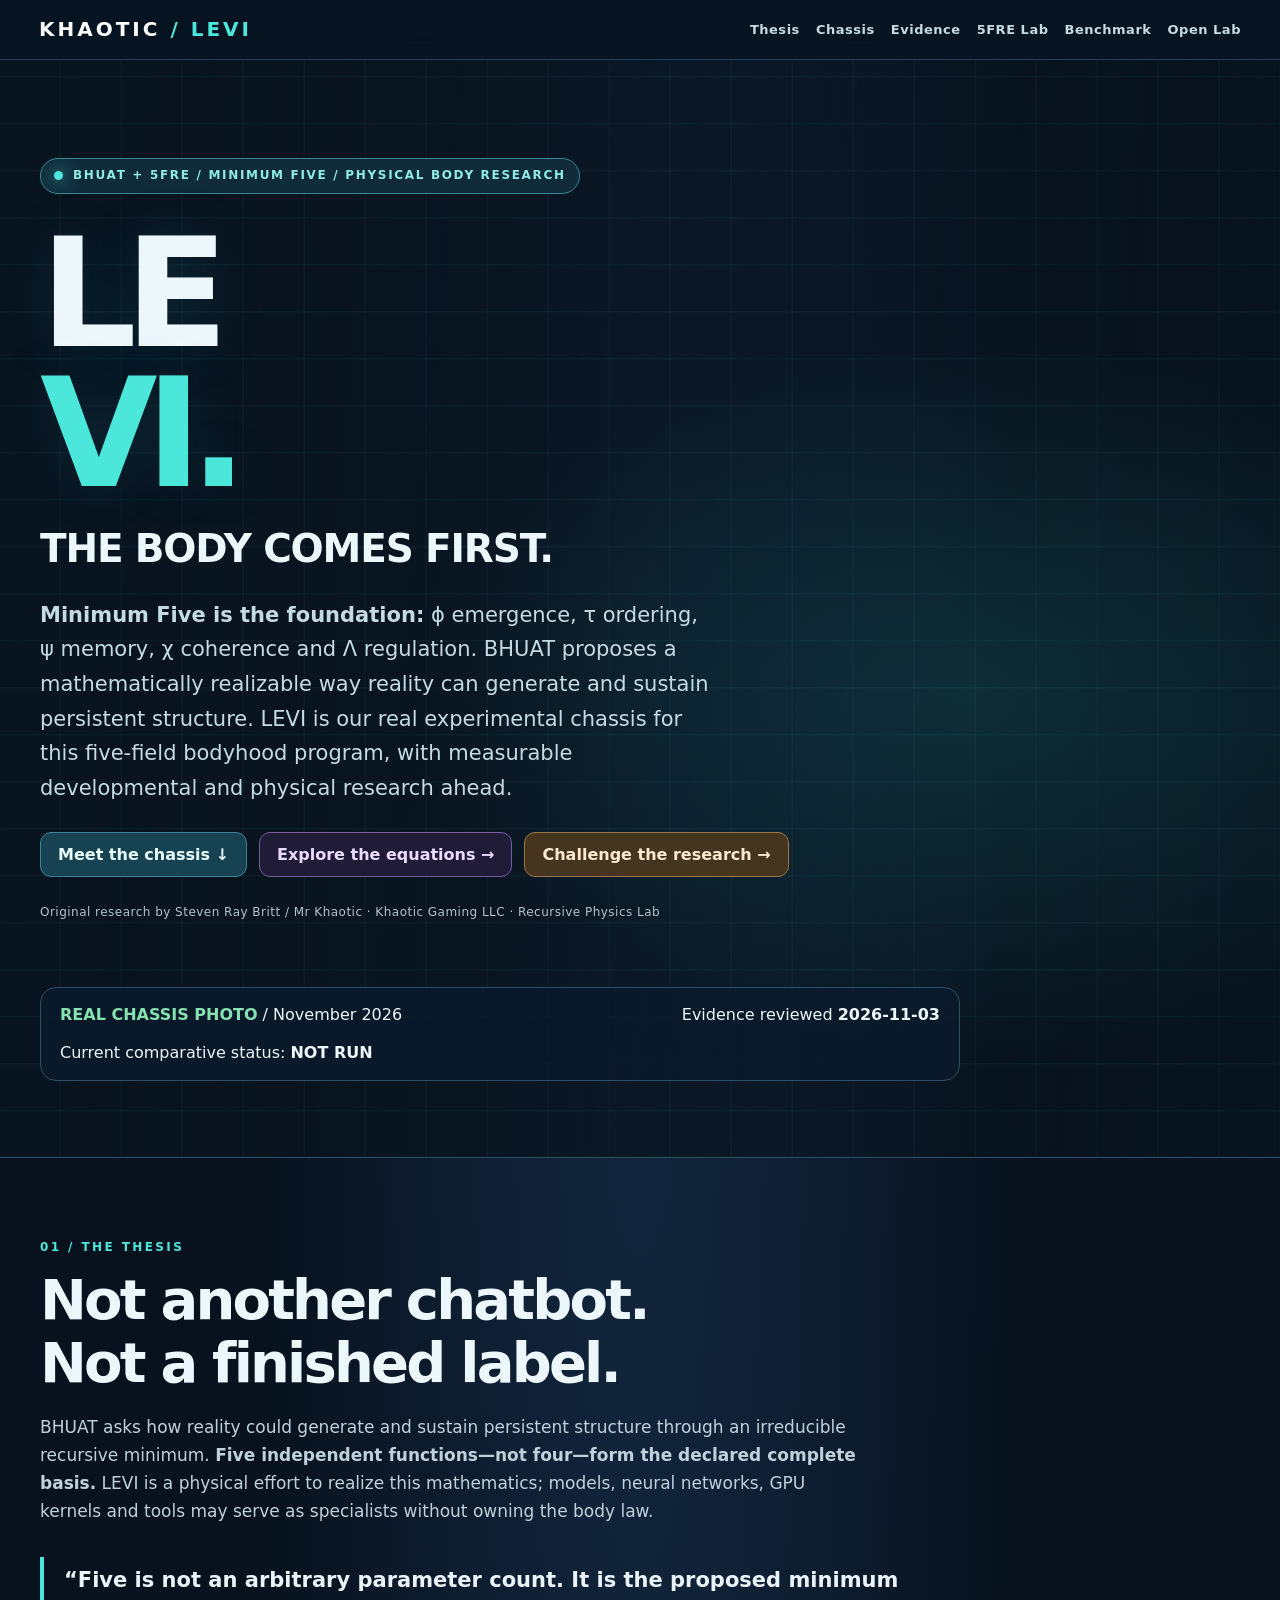
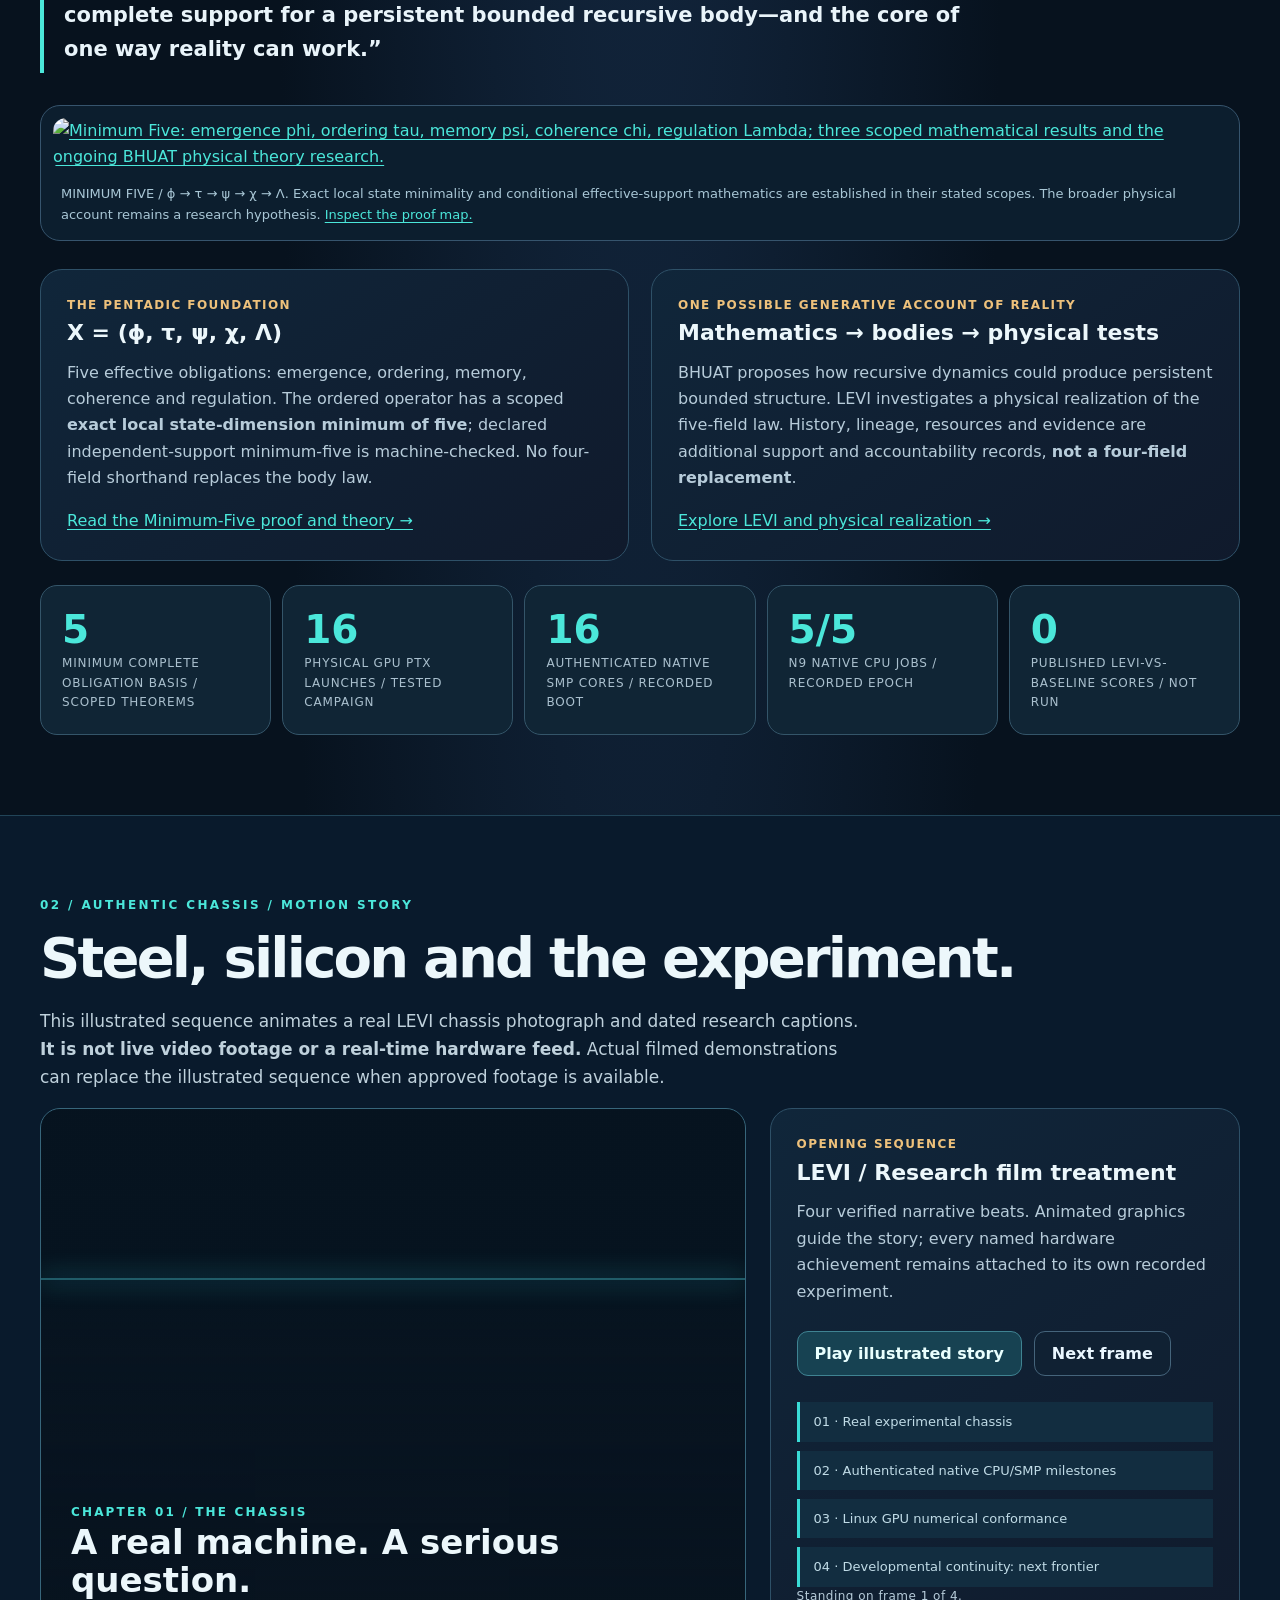
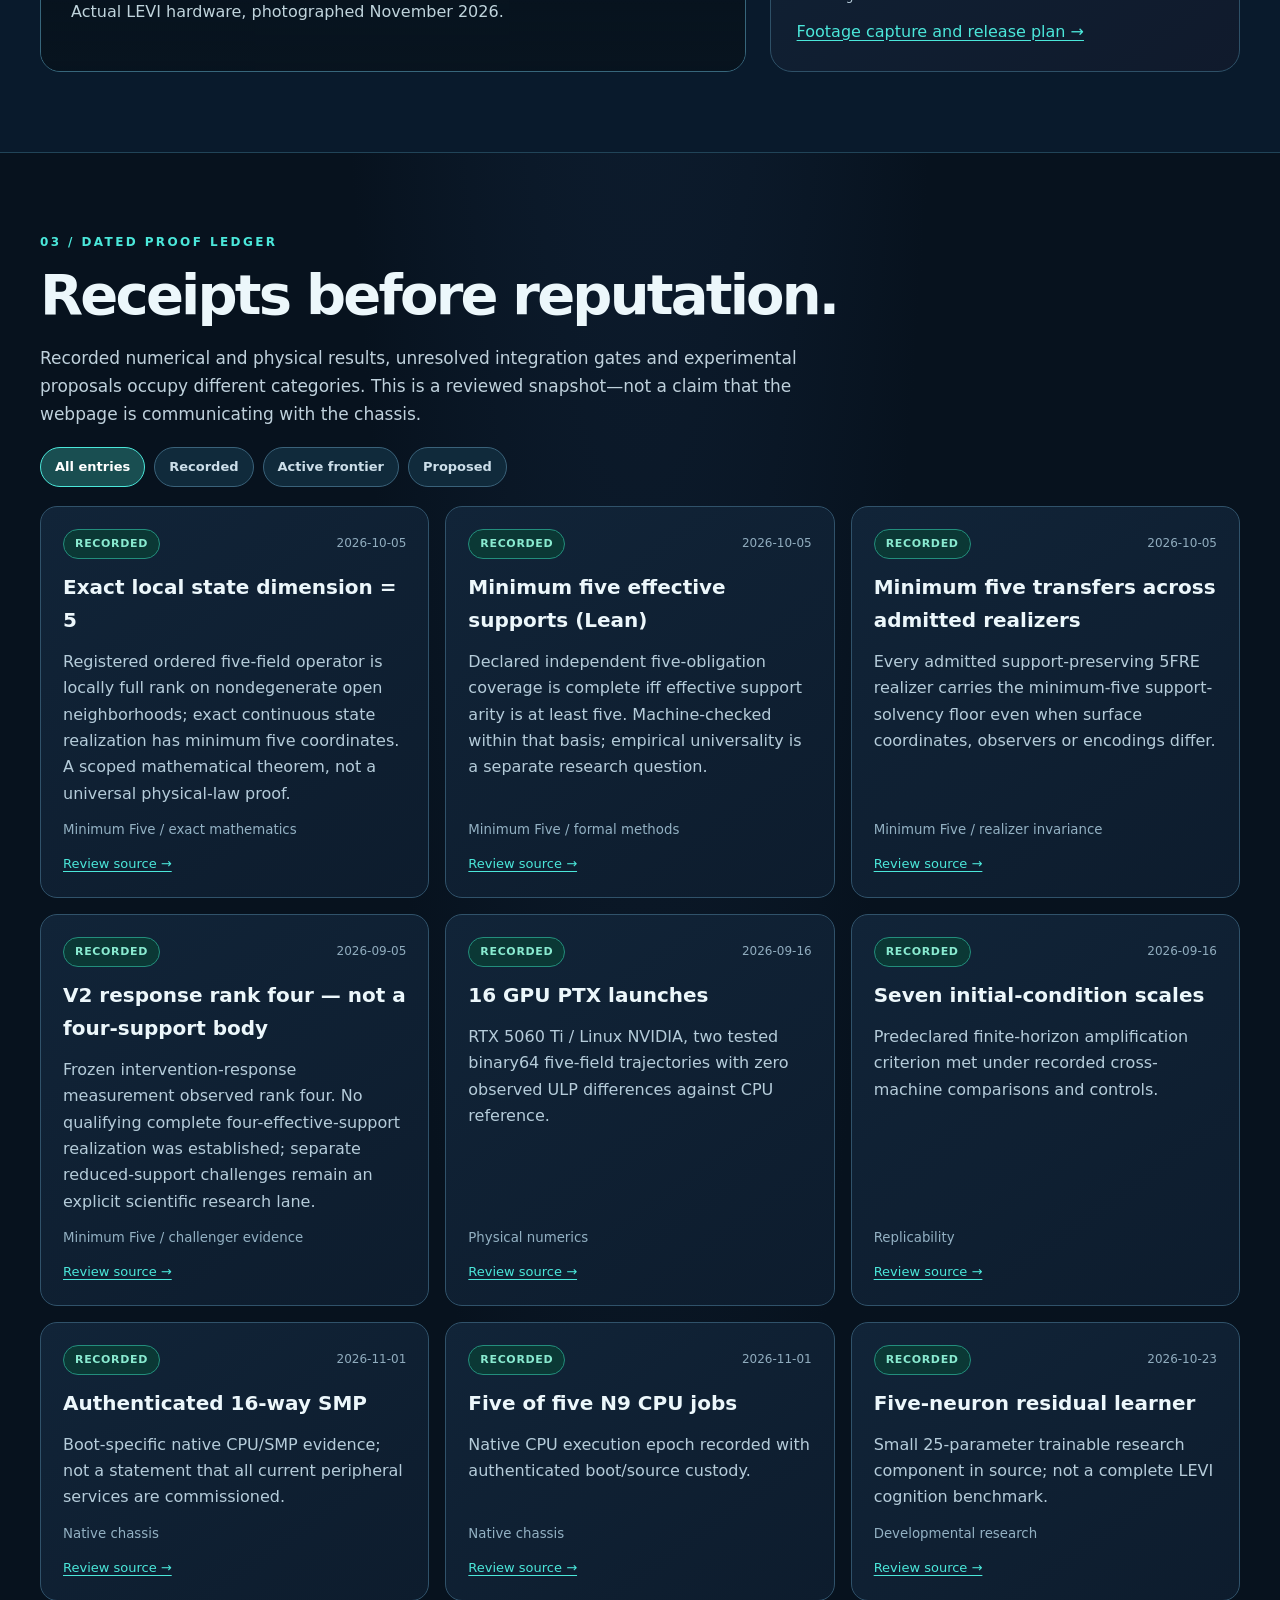
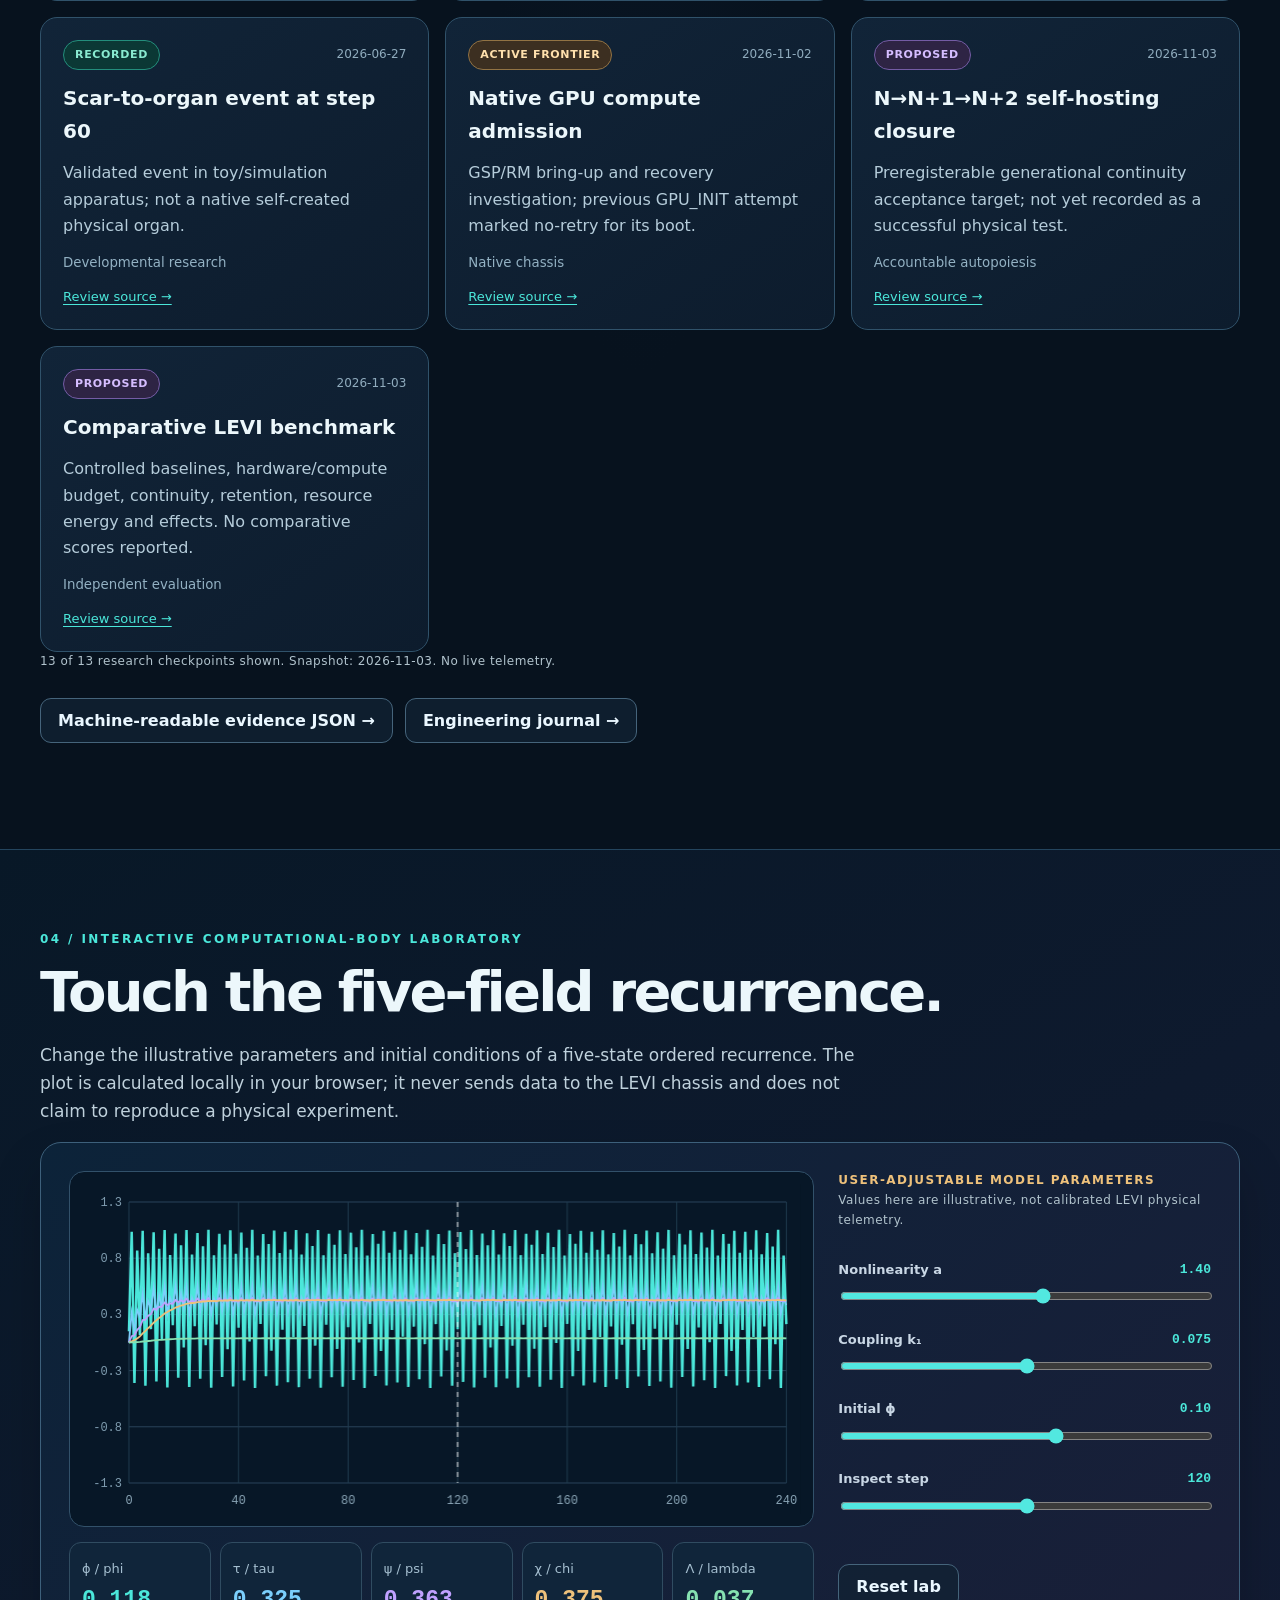
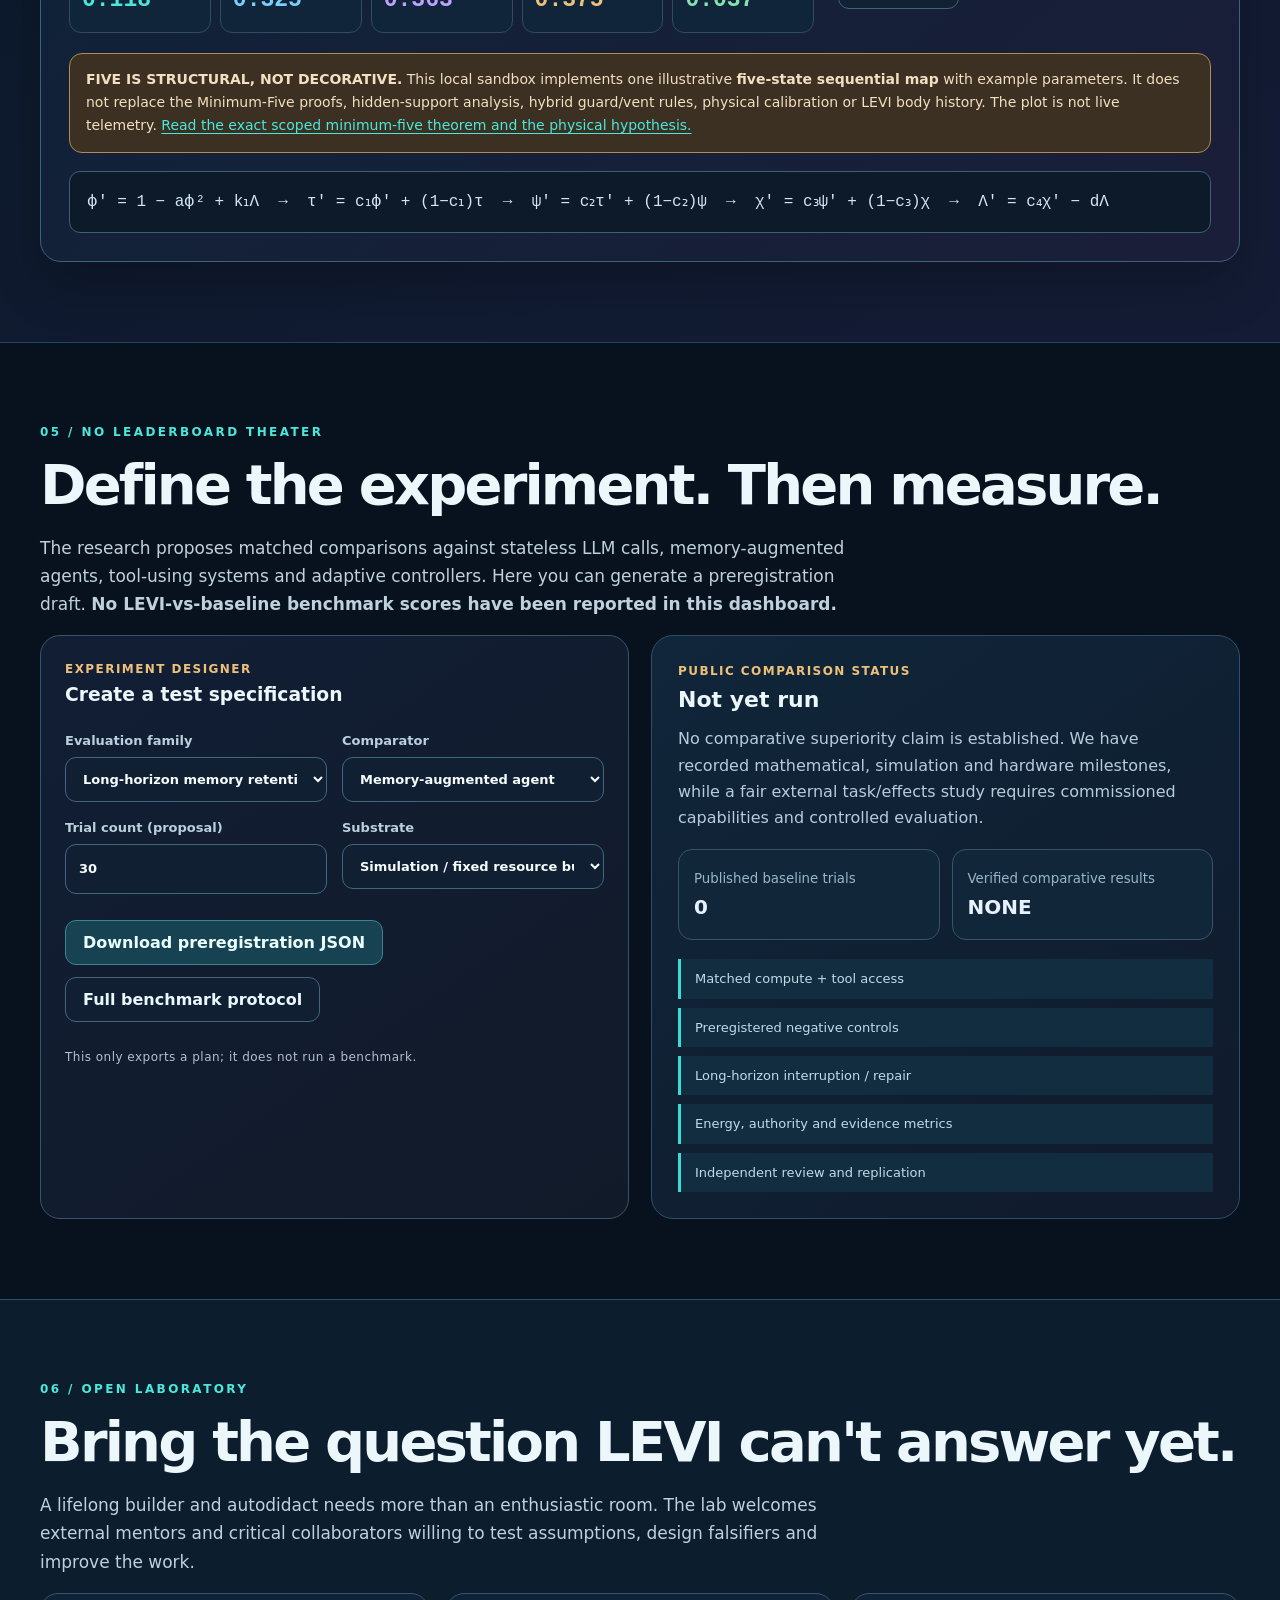
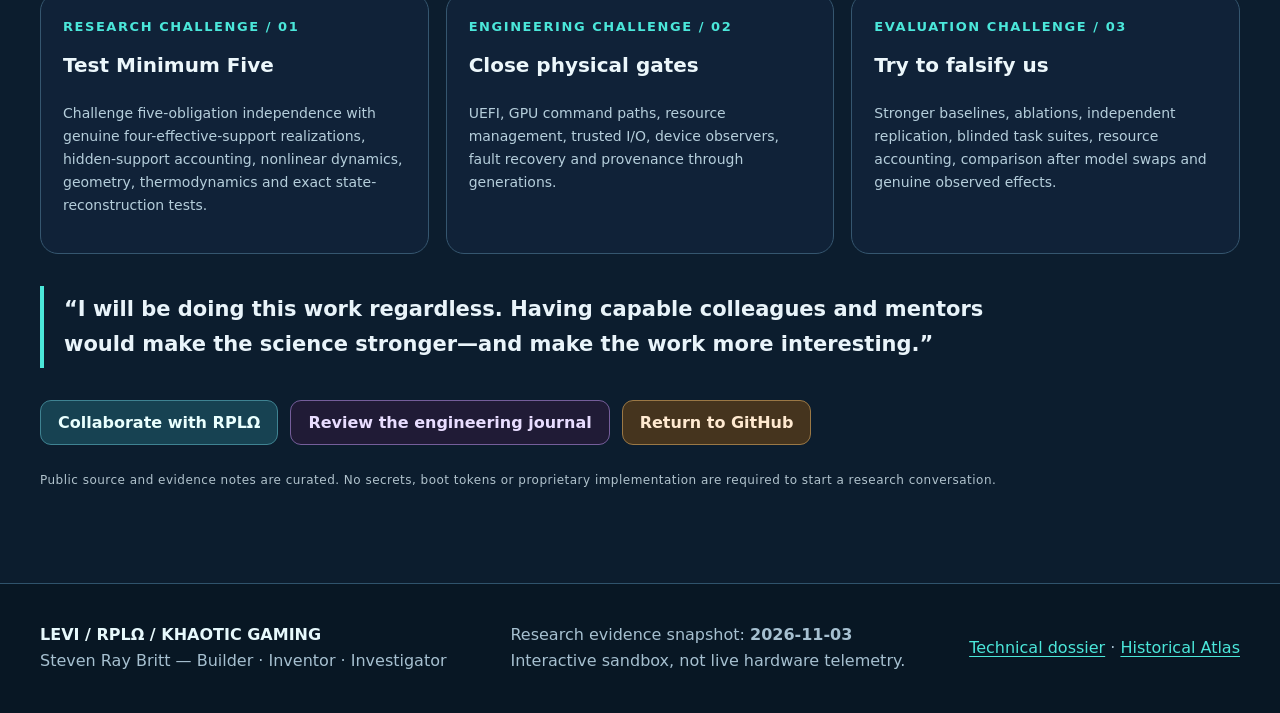
==== docs/index.html @ 2d3b49d1 "design(min5): integrate flagship proof plate into profile, math dossier and LEVI explorer" ====
<!doctype html>
<html lang="en">
<head>
<meta charset="utf-8">
<meta name="viewport" content="width=device-width, initial-scale=1">
<meta name="theme-color" content="#071421">
<meta name="description" content="MINIMUM FIVE / BHUAT / 5FRE. Steven Ray Britt investigates five independent recursive-body obligations as one way reality can generate and sustain persistent structure. Explore LEVI, the physical chassis, exact mathematics, and scientific tests.">
<meta property="og:title" content="LEVI — The Body Comes First | Khaotic Research">
<meta property="og:description" content="A real native computing chassis. A new computational-body research architecture. Investigate the mathematics, evidence and experimental frontier.">
<meta property="og:type" content="website">
<meta property="og:image" content="https://raw.githubusercontent.com/K-haotic/K-haotic/main/assets/levi-native-operator-2026-11.jpg">
<link rel="icon" href="data:image/svg+xml,%3Csvg xmlns='http://www.w3.org/2000/svg' viewBox='0 0 64 64'%3E%3Crect width='64' height='64' rx='14' fill='%230b2234'/%3E%3Ctext x='32' y='47' text-anchor='middle' font-size='42' font-family='Arial' font-weight='bold' fill='%233ce3da'%3E%CE%9B%3C/text%3E%3C/svg%3E">
<title>LEVI — The Body Comes First | Recursive Physics Lab</title>
<style>
:root{color-scheme:dark;--bg:#07121e;--panel:#0e2031;--panel2:#13263b;--line:#2b5068;--fg:#ecf7fb;--muted:#a0b8c6;--aqua:#4be7da;--blue:#7bcffc;--violet:#c0a1ff;--gold:#eec17b;--mint:#86e2b1;--red:#f5a7a0;--radius:22px}
*{box-sizing:border-box}
html{scroll-behavior:smooth}
body{margin:0;background:radial-gradient(ellipse at 50% 0,#152a44,#07121e 42%);color:var(--fg);font:16px/1.65 system-ui,-apple-system,BlinkMacSystemFont,"Segoe UI",sans-serif;overflow-x:hidden}
a{color:var(--aqua);text-underline-offset:3px}
a:hover{color:#fff}
button,select,input{font:inherit}
button{cursor:pointer}
button:focus-visible,a:focus-visible,select:focus-visible,input:focus-visible{outline:3px solid var(--gold);outline-offset:4px}
.skip{position:absolute;top:-100px;left:20px;padding:12px;background:#fff;color:#000;z-index:40}.skip:focus{top:20px}
nav{position:sticky;top:0;z-index:20;background:#071421eb;border-bottom:1px solid #21425b;backdrop-filter:blur(18px)}
.navin{max-width:1250px;margin:auto;display:flex;align-items:center;justify-content:space-between;gap:12px;padding:13px 24px;flex-wrap:wrap}
.brand{font-weight:900;font-size:20px;letter-spacing:.15em;text-decoration:none;color:#fff}.brand span{color:var(--aqua)}
.navlinks{display:flex;gap:16px;flex-wrap:wrap;align-items:center}
.navlinks a{font-size:13px;color:#c5dae6;text-decoration:none;font-weight:720;letter-spacing:.04em}
.navlinks a:hover{color:var(--aqua)}
.shell{width:min(1200px,calc(100% - 38px));margin:auto}
.hero{position:relative;min-height:680px;overflow:hidden;border-bottom:1px solid #2f5166}
.hero:before{content:"";position:absolute;inset:0;background:linear-gradient(95deg,#071421 4%,#071421e0 43%,#0714218c 78%,#071421ac),url("https://raw.githubusercontent.com/K-haotic/K-haotic/main/assets/levi-native-operator-2026-11.jpg") center right/cover no-repeat;filter:saturate(.88)}
.hero:after{content:"";position:absolute;inset:0;background:repeating-linear-gradient(0deg,transparent 0,transparent 45px,#5ef0ef0b 46px,#5ef0ef0b 47px),repeating-linear-gradient(90deg,transparent 0,transparent 59px,#5ef0ef08 60px,#5ef0ef08 61px);pointer-events:none}
.aurora{position:absolute;inset:0;background:radial-gradient(ellipse at 76% 58%,#2fc6bc26,transparent 40%);animation:breath 9s ease-in-out infinite;pointer-events:none}
@keyframes breath{50%{opacity:.35}}
.hero .shell{position:relative;z-index:2;padding:98px 0 76px}
.pill{display:inline-flex;align-items:center;gap:10px;padding:7px 13px;border:1px solid #3b8794;border-radius:99px;color:#90ebe8;background:#102c3b;font-size:12px;font-weight:800;letter-spacing:.14em}
.dot{width:9px;height:9px;background:var(--aqua);border-radius:50%;box-shadow:0 0 17px var(--aqua);animation:breath 3s ease-in-out infinite}
h1,h2,h3,p{margin-top:0}
h1{font-size:clamp(65px,12vw,152px);letter-spacing:-.08em;line-height:.92;margin:30px 0 13px;text-shadow:0 0 55px #2eaecc22}
h1 span{display:block;color:var(--aqua)}
.hero h2{font-size:clamp(21px,3.3vw,39px);letter-spacing:-.03em;margin:14px 0 16px;max-width:700px}
.lead{font-size:clamp(17px,2vw,21px);color:#c4dbe5;max-width:670px}
.actions{display:flex;flex-wrap:wrap;gap:12px;margin:26px 0}
.btn{display:inline-flex;align-items:center;justify-content:center;gap:8px;padding:12px 17px;border:1px solid #3f8392;border-radius:11px;background:#174252;color:#e9fffe;font-weight:800;text-decoration:none;line-height:1.2}
.btn:hover{background:#246277;color:#fff}
.btn.alt{background:#201b36;border-color:#755e9b;color:#e8ddff}
.btn.gold{background:#45341e;border-color:#9b7845;color:#ffead1}
.btn.ghost{background:#112233be;border-color:#45647b;color:#eaf7ff}
.micro{font-size:12px;color:#b1c3cd;letter-spacing:.04em}
.hero-bottom{position:relative;z-index:3;background:#0b1b2bd9;border:1px solid #2c4f66;border-radius:16px;padding:14px 19px;margin-top:64px;display:flex;flex-wrap:wrap;gap:12px;align-items:center;justify-content:space-between;max-width:920px}
.hero-bottom strong{color:var(--mint)}
section{padding:80px 0;scroll-margin-top:72px}
.kicker{font-weight:800;font-size:12px;letter-spacing:.20em;color:var(--aqua);text-transform:uppercase;margin:0 0 10px}
h2.section-title{font-size:clamp(32px,5vw,56px);line-height:1.13;letter-spacing:-.05em;margin-bottom:18px}
.section-intro{max-width:820px;color:#bfd1dc;font-size:17px}
.row{display:grid;grid-template-columns:1fr 1fr;gap:22px}
.panel{background:linear-gradient(144deg,#10263a,#101a2c);border:1px solid #2e5067;border-radius:var(--radius);padding:26px}
.panel h3{margin-bottom:8px;font-size:22px}
.panel p{color:#b7ccda}
.label{font-weight:850;font-size:12px;letter-spacing:.12em;color:var(--gold)}
.quote{border-left:4px solid var(--aqua);padding:6px 20px;margin:32px 0;color:#e9f4fa;font-size:21px;max-width:970px;font-weight:620}.proof-art{margin:31px 0 28px;padding:12px;border:1px solid #36546d;border-radius:20px;background:#0c1e2e}.proof-art img{display:block;width:100%;height:auto;border-radius:13px}.proof-art figcaption{font-size:13px;color:#a9c7d6;padding:12px 8px 2px}
.statbar{display:grid;grid-template-columns:repeat(5,minmax(0,1fr));gap:11px;margin:24px 0 0}
.stat{padding:21px;border:1px solid #345569;border-radius:17px;background:#102535}
.stat b{display:block;font-size:39px;line-height:1.2;color:var(--aqua)}
.stat span{display:block;font-size:12px;color:#aac0ce;letter-spacing:.07em}
.frames{display:grid;grid-template-columns:1.2fr .8fr;gap:24px;align-items:stretch}
.stage{min-height:390px;border:1px solid #37667b;border-radius:20px;overflow:hidden;background:#071421;position:relative}
.stage:before{content:"";position:absolute;inset:0;background:linear-gradient(0deg,#071421f6,#0714214f 65%),url("https://raw.githubusercontent.com/K-haotic/K-haotic/main/assets/levi-native-operator-2026-11.jpg") center/cover no-repeat;filter:saturate(.88);opacity:.9}
.stage .overlay{position:absolute;inset:0;z-index:1;padding:30px;display:flex;flex-direction:column;justify-content:flex-end}
.stage .chapter{font-size:12px;color:var(--aqua);font-weight:800;letter-spacing:.18em}
.stage .frame-title{font-size:34px;line-height:1.12;font-weight:850;max-width:560px;transition:opacity .4s}
.stage .frame-note{max-width:550px;color:#c0d4dc}
.stage .scan{position:absolute;z-index:1;left:0;right:0;top:30%;height:2px;background:#54ebf855;box-shadow:0 0 25px #39ebf8;animation:scan 8s linear infinite}
@keyframes scan{0%{transform:translateY(-130px)}50%{transform:translateY(250px)}100%{transform:translateY(-130px)}}
.trace{display:grid;gap:9px;margin-top:19px}
.trace span{background:#122d40;border-left:3px solid #3adbd6;padding:9px 14px;color:#c0dbe6;font-size:13px}
.badge{display:inline-block;font-size:11px;font-weight:900;border-radius:99px;padding:5px 11px;letter-spacing:.06em;white-space:nowrap}
.badge.recorded{color:#89ead0;border:1px solid #238e7c;background:#0b3835}
.badge.frontier{color:#ffe0ad;border:1px solid #927344;background:#3c2f21}
.badge.proposed{color:#d5bdff;border:1px solid #745ca5;background:#2e2444}
.bench{border:1px solid #3b5369;background:linear-gradient(145deg,#111e34,#111a29);border-radius:20px;padding:24px}
.filters{display:flex;flex-wrap:wrap;gap:9px;margin:19px 0}
.filter{border:1px solid #3a627a;background:#102a3b;color:#ccdee9;border-radius:99px;padding:8px 14px;font-weight:750;font-size:13px}
.filter[aria-pressed="true"]{border-color:var(--aqua);background:#194e51;color:#fff}
.cards{display:grid;grid-template-columns:repeat(3,1fr);gap:16px}
.evidence{background:linear-gradient(145deg,#112438,#0d1c2d);padding:22px;border:1px solid #30526a;border-radius:17px;display:flex;flex-direction:column;gap:12px}
.evidence h3{font-size:20px;margin:0}.evidence .meta{display:flex;justify-content:space-between;gap:8px;align-items:center}
.evidence .meta time{font-size:12px;color:#90acbe}
.evidence p{color:#b5ccda;flex:1;margin:0}
.evidence small{color:#93b1c3}
.evidence a{font-size:13px}
.evidence[hidden]{display:none}
.lab{border-radius:21px;background:linear-gradient(140deg,#0c2339,#1b1e38);border:1px solid #3d607b;padding:28px;box-shadow:0 26px 50px #0003}
.lab-grid{display:grid;grid-template-columns:2fr 1fr;gap:24px}
.canvas-wrap{position:relative;min-height:340px;background:#071727;border:1px solid #32516a;border-radius:15px;padding:12px;overflow:hidden}
canvas{display:block;width:100%;height:330px}
.controls{display:grid;gap:16px}
.control label{font-size:13px;color:#c9d7e5;font-weight:750;display:flex;justify-content:space-between;margin-bottom:6px}
.control output{font-family:ui-monospace,monospace;color:var(--aqua)}
.control input[type=range]{width:100%;accent-color:#52e8e0}
.values{display:grid;grid-template-columns:repeat(5,1fr);gap:9px;margin-top:15px}
.values div{border:1px solid #304c61;border-radius:12px;background:#10253a;padding:12px;min-width:0}
.values strong{font-size:23px;font-family:ui-monospace,monospace;display:block;overflow-wrap:anywhere}
.values span{font-size:13px;color:#a5bfd0}
.note{background:#3b3022;border:1px solid #b18c52;color:#f3dfc1;padding:14px 16px;border-radius:13px;font-size:14px;margin-top:18px}
.metric{display:grid;grid-template-columns:1fr 1fr;gap:12px;margin-top:17px}
.metric div{border:1px solid #36546b;padding:15px;border-radius:14px;background:#12263a}
.metric b{display:block;font-size:20px;color:#e8f2ff}.metric small{color:#99b6c9}
.formgrid{display:grid;grid-template-columns:1fr 1fr;gap:15px}
.formgrid label{font-size:13px;color:#bad0dd;display:block;font-weight:800}
.formgrid select,.formgrid input{width:100%;border:1px solid #42667d;background:#101f31;color:#f7fdff;border-radius:11px;padding:13px;margin-top:6px}
.formgrid select option{color:#fff;background:#101f31}
.inline-code{font-family:ui-monospace,Consolas,monospace;border:1px solid #3e6076;border-radius:11px;background:#0c1a2a;padding:17px;overflow-wrap:anywhere;color:#d5e5f0}
.steps{display:grid;grid-template-columns:repeat(3,1fr);gap:17px}
.step{padding:22px;border:1px solid #35566f;border-radius:18px;background:#102238}
.step em{display:block;color:var(--aqua);font-style:normal;font-size:13px;font-weight:850;letter-spacing:.12em;margin-bottom:12px}
.step h3{font-size:20px}
.step p{color:#b5cedb;font-size:14px}
footer{border-top:1px solid #2f536c;padding:38px 0;background:#081724;color:#a6c0d0}
footer .foot{display:flex;justify-content:space-between;gap:20px;flex-wrap:wrap;align-items:center}
footer strong{color:#e7f9fc}
.screen-reader{position:absolute;width:1px;height:1px;padding:0;margin:-1px;overflow:hidden;clip:rect(0,0,0,0);white-space:nowrap;border:0}
@media(max-width:900px){.row,.frames,.lab-grid{grid-template-columns:1fr}.cards{grid-template-columns:repeat(2,1fr)}.statbar{grid-template-columns:repeat(2,1fr)}.hero{min-height:auto}.hero:before{background:linear-gradient(90deg,#071421 5%,#071421b8 100%),url("https://raw.githubusercontent.com/K-haotic/K-haotic/main/assets/levi-native-operator-2026-11.jpg") center/cover no-repeat}.hero .shell{padding:75px 0 48px}}
@media(max-width:620px){section{padding:55px 0}.navlinks{gap:9px}.navlinks a{font-size:11px}.cards,.steps,.formgrid{grid-template-columns:1fr}.values{grid-template-columns:repeat(3,1fr)}.statbar{grid-template-columns:repeat(2,1fr)}.hero h1{font-size:76px}.hero-bottom{margin-top:28px}.stage{min-height:440px}.lab{padding:17px}.metric{grid-template-columns:1fr}.frame-title{font-size:26px!important}}
@media(prefers-reduced-motion:reduce){*,*:before,*:after{scroll-behavior:auto!important;animation:none!important;transition:none!important}}
</style>
</head>
<body>
<a class="skip" href="#main">Skip to the research</a>
<nav aria-label="Primary navigation">
<div class="navin">
<a class="brand" href="#top">KHAOTIC<span> / LEVI</span></a>
<div class="navlinks">
<a href="#origin">Thesis</a><a href="#media">Chassis</a><a href="#evidence">Evidence</a><a href="#lab">5FRE Lab</a><a href="#benchmarks">Benchmark</a><a href="#openlab">Open Lab</a>
</div>
</div>
</nav>
<header class="hero" id="top">
<div class="aurora" aria-hidden="true"></div>
<div class="shell">
<div class="pill"><span class="dot" aria-hidden="true"></span> BHUAT + 5FRE / MINIMUM FIVE / PHYSICAL BODY RESEARCH</div>
<h1>LE<span>VI.</span></h1>
<h2>THE BODY COMES FIRST.</h2>
<p class="lead"><strong>Minimum Five is the foundation:</strong> ϕ emergence, τ ordering, ψ memory, χ coherence and Λ regulation. BHUAT proposes a mathematically realizable way reality can generate and sustain persistent structure. LEVI is our real experimental chassis for this five-field bodyhood program, with measurable developmental and physical research ahead.</p>
<div class="actions">
<a class="btn" href="#media">Meet the chassis &darr;</a>
<a class="btn alt" href="#lab">Explore the equations &rarr;</a>
<a class="btn gold" href="#openlab">Challenge the research &rarr;</a>
</div>
<div class="micro">Original research by Steven Ray Britt / Mr Khaotic · Khaotic Gaming LLC · Recursive Physics Lab</div>
<div class="hero-bottom">
<span><strong>REAL CHASSIS PHOTO</strong> / November 2026</span>
<span>Evidence reviewed <b>2026-11-03</b></span>
<span>Current comparative status: <b>NOT RUN</b></span>
</div>
</div>
</header>
<main id="main">
<section id="origin">
<div class="shell">
<p class="kicker">01 / The thesis</p>
<h2 class="section-title">Not another chatbot.<br>Not a finished label.</h2>
<p class="section-intro">BHUAT asks how reality could generate and sustain persistent structure through an irreducible recursive minimum. <strong>Five independent functions—not four—form the declared complete basis.</strong> LEVI is a physical effort to realize this mathematics; models, neural networks, GPU kernels and tools may serve as specialists without owning the body law.</p>
<div class="quote">“Five is not an arbitrary parameter count. It is the proposed minimum complete support for a persistent bounded recursive body—and the core of one way reality can work.”</div>
<figure class="proof-art"><a href="https://github.com/K-haotic/K-haotic/blob/main/field-notes/MINIMUM_FIVE.md"><img src="https://raw.githubusercontent.com/K-haotic/K-haotic/main/assets/minimum-five-foundation.svg" loading="lazy" alt="Minimum Five: emergence phi, ordering tau, memory psi, coherence chi, regulation Lambda; three scoped mathematical results and the ongoing BHUAT physical theory research." /></a><figcaption>MINIMUM FIVE / ϕ → τ → ψ → χ → Λ. Exact local state minimality and conditional effective-support mathematics are established in their stated scopes. The broader physical account remains a research hypothesis. <a href="https://github.com/K-haotic/K-haotic/blob/main/field-notes/MINIMUM_FIVE.md">Inspect the proof map.</a></figcaption></figure>
<div class="row">
<div class="panel"><div class="label">THE PENTADIC FOUNDATION</div><h3>X = (ϕ, τ, ψ, χ, Λ)</h3><p>Five effective obligations: emergence, ordering, memory, coherence and regulation. The ordered operator has a scoped <strong>exact local state-dimension minimum of five</strong>; declared independent-support minimum-five is machine-checked. No four-field shorthand replaces the body law.</p><a href="https://github.com/K-haotic/K-haotic/blob/main/field-notes/MINIMUM_FIVE.md">Read the Minimum-Five proof and theory &rarr;</a></div>
<div class="panel"><div class="label">ONE POSSIBLE GENERATIVE ACCOUNT OF REALITY</div><h3>Mathematics → bodies → physical tests</h3><p>BHUAT proposes how recursive dynamics could produce persistent bounded structure. LEVI investigates a physical realization of the five-field law. History, lineage, resources and evidence are additional support and accountability records, <strong>not a four-field replacement</strong>.</p><a href="https://github.com/K-haotic/K-haotic/blob/main/field-notes/LEVI.md">Explore LEVI and physical realization &rarr;</a></div>
</div>
<div class="statbar" aria-label="Foundational Minimum Five and recorded engineering milestones">
<div class="stat"><b>5</b><span>MINIMUM COMPLETE OBLIGATION BASIS / SCOPED THEOREMS</span></div>
<div class="stat"><b>16</b><span>PHYSICAL GPU PTX LAUNCHES / TESTED CAMPAIGN</span></div>
<div class="stat"><b>16</b><span>AUTHENTICATED NATIVE SMP CORES / RECORDED BOOT</span></div>
<div class="stat"><b>5/5</b><span>N9 NATIVE CPU JOBS / RECORDED EPOCH</span></div>
<div class="stat"><b>0</b><span>PUBLISHED LEVI-VS-BASELINE SCORES / NOT RUN</span></div>
</div>
</div>
</section>
<section id="media" style="background:#091a2c;border-top:1px solid #214458;border-bottom:1px solid #214458">
<div class="shell">
<p class="kicker">02 / Authentic chassis / motion story</p>
<h2 class="section-title">Steel, silicon and the experiment.</h2>
<p class="section-intro">This illustrated sequence animates a real LEVI chassis photograph and dated research captions. <strong>It is not live video footage or a real-time hardware feed.</strong> Actual filmed demonstrations can replace the illustrated sequence when approved footage is available.</p>
<div class="frames">
<div class="stage" aria-label="Illustrated LEVI chassis sequence using a genuine November 2026 photograph">
<div class="scan" aria-hidden="true"></div>
<div class="overlay"><span class="chapter" id="frameIndex">CHAPTER 01 / THE CHASSIS</span><div class="frame-title" id="frameTitle">A real machine. A serious question.</div><p class="frame-note" id="frameNote">Actual LEVI hardware, photographed November 2026.</p></div>
</div>
<div class="panel">
<div class="label">OPENING SEQUENCE</div><h3>LEVI / Research film treatment</h3>
<p>Four verified narrative beats. Animated graphics guide the story; every named hardware achievement remains attached to its own recorded experiment.</p>
<div class="actions">
<button class="btn" id="playStory" type="button">Play illustrated story</button>
<button class="btn ghost" id="nextStory" type="button">Next frame</button>
</div>
<div class="trace"><span>01 · Real experimental chassis</span><span>02 · Authenticated native CPU/SMP milestones</span><span>03 · Linux GPU numerical conformance</span><span>04 · Developmental continuity: next frontier</span></div>
<p class="micro" id="storyStatus" role="status" aria-live="polite">Standing on frame 1 of 4.</p>
<a href="https://github.com/K-haotic/K-haotic/blob/main/docs/MEDIA_CAPTURE.md">Footage capture and release plan &rarr;</a>
</div>
</div>
</div>
</section>
<section id="evidence">
<div class="shell">
<p class="kicker">03 / Dated proof ledger</p><h2 class="section-title">Receipts before reputation.</h2>
<p class="section-intro">Recorded numerical and physical results, unresolved integration gates and experimental proposals occupy different categories. This is a reviewed snapshot—not a claim that the webpage is communicating with the chassis.</p>
<div class="filters" aria-label="Filter evidence by maturity">
<button type="button" class="filter" data-filter="all" aria-pressed="true">All entries</button>
<button type="button" class="filter" data-filter="recorded" aria-pressed="false">Recorded</button>
<button type="button" class="filter" data-filter="frontier" aria-pressed="false">Active frontier</button>
<button type="button" class="filter" data-filter="proposed" aria-pressed="false">Proposed</button>
</div>
<div class="cards" id="evidenceCards" aria-live="polite"></div>
<p class="micro" id="filterCount" role="status">Loading dated evidence records…</p>
<div class="actions"><a class="btn ghost" href="./data/evidence.json">Machine-readable evidence JSON &rarr;</a><a class="btn ghost" href="https://github.com/K-haotic/K-haotic/blob/main/field-notes/LEVI_JOURNAL.md">Engineering journal &rarr;</a></div>
</div>
</section>
<section id="lab" style="background:linear-gradient(150deg,#081827,#141c35);border-top:1px solid #24455e;border-bottom:1px solid #24455e">
<div class="shell">
<p class="kicker">04 / Interactive computational-body laboratory</p><h2 class="section-title">Touch the five-field recurrence.</h2>
<p class="section-intro">Change the illustrative parameters and initial conditions of a five-state ordered recurrence. The plot is calculated locally in your browser; it never sends data to the LEVI chassis and does not claim to reproduce a physical experiment.</p>
<div class="lab">
<div class="lab-grid">
<div>
<div class="canvas-wrap"><canvas id="modelCanvas" role="img" aria-label="Five-field illustrative recurrence plot for emergence, structure, memory, context and regulation over 240 steps">A five-field time-series plot appears here when JavaScript is enabled.</canvas></div>
<div class="values" id="fieldValues" aria-label="Five-field values at the selected time step"></div>
</div>
<div class="controls">
<div><div class="label">USER-ADJUSTABLE MODEL PARAMETERS</div><p class="micro">Values here are illustrative, not calibrated LEVI physical telemetry.</p></div>
<div class="control"><label for="parameterA">Nonlinearity a <output id="aRead">1.40</output></label><input id="parameterA" type="range" min="0.80" max="1.90" step="0.05" value="1.40"></div>
<div class="control"><label for="parameterK">Coupling k₁ <output id="kRead">0.075</output></label><input id="parameterK" type="range" min="0" max="0.15" step="0.005" value="0.075"></div>
<div class="control"><label for="initialPhi">Initial ϕ <output id="phiRead">0.10</output></label><input id="initialPhi" type="range" min="-0.6" max="0.6" step="0.05" value="0.10"></div>
<div class="control"><label for="timeStep">Inspect step <output id="timeRead">120</output></label><input id="timeStep" type="range" min="0" max="240" step="1" value="120"></div>
<div class="actions"><button class="btn ghost" id="resetModel" type="button">Reset lab</button></div>
</div>
</div>
<div class="note"><b>FIVE IS STRUCTURAL, NOT DECORATIVE.</b> This local sandbox implements one illustrative <strong>five-state sequential map</strong> with example parameters. It does not replace the Minimum-Five proofs, hidden-support analysis, hybrid guard/vent rules, physical calibration or LEVI body history. The plot is not live telemetry. <a href="https://github.com/K-haotic/K-haotic/blob/main/field-notes/MINIMUM_FIVE.md">Read the exact scoped minimum-five theorem and the physical hypothesis.</a></div>
<div class="inline-code" style="margin-top:18px">ϕ′ = 1 − aϕ² + k₁Λ &nbsp;→&nbsp; τ′ = c₁ϕ′ + (1−c₁)τ &nbsp;→&nbsp; ψ′ = c₂τ′ + (1−c₂)ψ &nbsp;→&nbsp; χ′ = c₃ψ′ + (1−c₃)χ &nbsp;→&nbsp; Λ′ = c₄χ′ − dΛ</div>
</div>
</div>
</section>
<section id="benchmarks">
<div class="shell">
<p class="kicker">05 / No leaderboard theater</p><h2 class="section-title">Define the experiment. Then measure.</h2>
<p class="section-intro">The research proposes matched comparisons against stateless LLM calls, memory-augmented agents, tool-using systems and adaptive controllers. Here you can generate a preregistration draft. <strong>No LEVI-vs-baseline benchmark scores have been reported in this dashboard.</strong></p>
<div class="row">
<div class="bench">
<div class="label">EXPERIMENT DESIGNER</div><h3>Create a test specification</h3>
<div class="formgrid">
<label>Evaluation family<select id="evalFamily"><option value="retention">Long-horizon memory retention</option><option value="continuity">State / identity continuity</option><option value="repair">Self-repair under controlled faults</option><option value="specialization">Learned specialization / organogenesis</option><option value="dynamics">Hybrid dynamics / viability</option><option value="energy">Energy and resource use</option><option value="effects">Verified external task effects</option></select></label>
<label>Comparator<select id="evalBaseline"><option value="memory_augmented_agent">Memory-augmented agent</option><option value="stateless_llm">Stateless model</option><option value="tool_using_agent">Tool-using agent</option><option value="recurrent_controller">Recurrent / adaptive controller</option><option value="ablation_no_history">LEVI ablation: history disabled</option><option value="ablation_no_regulation">LEVI ablation: regulation disabled</option></select></label>
<label>Trial count (proposal)<input id="evalTrials" type="number" min="3" max="1000" value="30"></label>
<label>Substrate<select id="evalSubstrate"><option value="simulation">Simulation / fixed resource budget</option><option value="linux_gpu">Linux GPU / bounded</option><option value="native_levi">Native LEVI / once admitted</option><option value="controlled_physical">Approved physical hardware</option></select></label>
</div>
<div class="actions"><button class="btn" id="exportProtocol" type="button">Download preregistration JSON</button><a class="btn ghost" href="https://github.com/K-haotic/K-haotic/blob/main/field-notes/LEVI_BENCHMARKS.md">Full benchmark protocol</a></div>
<p class="micro" id="exportMessage" role="status" aria-live="polite">This only exports a plan; it does not run a benchmark.</p>
</div>
<div class="panel">
<div class="label">PUBLIC COMPARISON STATUS</div><h3>Not yet run</h3><p>No comparative superiority claim is established. We have recorded mathematical, simulation and hardware milestones, while a fair external task/effects study requires commissioned capabilities and controlled evaluation.</p>
<div class="metric"><div><small>Published baseline trials</small><b>0</b></div><div><small>Verified comparative results</small><b>NONE</b></div></div>
<div class="trace"><span>Matched compute + tool access</span><span>Preregistered negative controls</span><span>Long-horizon interruption / repair</span><span>Energy, authority and evidence metrics</span><span>Independent review and replication</span></div>
</div>
</div>
</div>
</section>
<section id="openlab" style="background:#0c1d2e;border-top:1px solid #2b516c">
<div class="shell">
<p class="kicker">06 / Open laboratory</p><h2 class="section-title">Bring the question LEVI can't answer yet.</h2>
<p class="section-intro">A lifelong builder and autodidact needs more than an enthusiastic room. The lab welcomes external mentors and critical collaborators willing to test assumptions, design falsifiers and improve the work.</p>
<div class="steps">
<div class="step"><em>RESEARCH CHALLENGE / 01</em><h3>Test Minimum Five</h3><p>Challenge five-obligation independence with genuine four-effective-support realizations, hidden-support accounting, nonlinear dynamics, geometry, thermodynamics and exact state-reconstruction tests.</p></div>
<div class="step"><em>ENGINEERING CHALLENGE / 02</em><h3>Close physical gates</h3><p>UEFI, GPU command paths, resource management, trusted I/O, device observers, fault recovery and provenance through generations.</p></div>
<div class="step"><em>EVALUATION CHALLENGE / 03</em><h3>Try to falsify us</h3><p>Stronger baselines, ablations, independent replication, blinded task suites, resource accounting, comparison after model swaps and genuine observed effects.</p></div>
</div>
<div class="quote">“I will be doing this work regardless. Having capable colleagues and mentors would make the science stronger—and make the work more interesting.”</div>
<div class="actions">
<a class="btn" href="mailto:admin@khaotic.ai?subject=LEVI%20Research%20Mentorship%20or%20Independent%20Testing">Collaborate with RPLΩ</a>
<a class="btn alt" href="https://github.com/K-haotic/K-haotic/blob/main/field-notes/LEVI_JOURNAL.md">Review the engineering journal</a>
<a class="btn gold" href="https://github.com/K-haotic">Return to GitHub</a>
</div>
<p class="micro">Public source and evidence notes are curated. No secrets, boot tokens or proprietary implementation are required to start a research conversation.</p>
</div>
</section>
</main>
<footer>
<div class="shell foot">
<div><strong>LEVI / RPLΩ / KHAOTIC GAMING</strong><br><span>Steven Ray Britt — Builder · Inventor · Investigator</span></div>
<div>Research evidence snapshot: <b>2026-11-03</b><br><span>Interactive sandbox, not live hardware telemetry.</span></div>
<div><a href="https://github.com/K-haotic/K-haotic/blob/main/field-notes/LEVI.md">Technical dossier</a> · <a href="https://khaotic.ai/atlas/">Historical Atlas</a></div>
</div>
</footer>
<script>
"use strict";
(function(){
const frames=[
["CHAPTER 01 / PHYSICAL CHASSIS","A real machine. A serious question.","Actual LEVI hardware, photographed November 2026."],
["CHAPTER 02 / NATIVE CPU","The body boots, executes and leaves evidence.","Recorded boot-specific authenticated SMP16 and five-of-five N9 CPU jobs."],
["CHAPTER 03 / GPU NUMERICS","Five fields on actual GPU hardware.","Recorded Linux/NVIDIA PTX experiment: 16 launches and bounded CPU agreement."],
["CHAPTER 04 / DEVELOPMENTAL FRONTIER","Continuity across change is the test.","Native GPU admission, lasting body history and N→N+1→N+2 self-hosting are future proof gates."]
];
let frame=0,timer=null;
const $=id=>document.getElementById(id);
function drawFrame(){const f=frames[frame];$("frameIndex").textContent=f[0];$("frameTitle").textContent=f[1];$("frameNote").textContent=f[2];$("storyStatus").textContent="Illustrated story frame "+(frame+1)+" of "+frames.length+"."; }
$("nextStory").addEventListener("click",()=>{frame=(frame+1)%frames.length;drawFrame();});
$("playStory").addEventListener("click",()=>{if(timer){clearInterval(timer);timer=null;$("playStory").textContent="Play illustrated story";return;}$("playStory").textContent="Pause story";frame=0;drawFrame();timer=setInterval(()=>{frame=(frame+1)%frames.length;drawFrame();if(frame===frames.length-1){clearInterval(timer);timer=null;$("playStory").textContent="Replay story";}},3400);});
const fallback=[
{id:"MIN5_OPERATOR",date:"2026-10-05",stage:"recorded",family:"Minimum Five / exact mathematics",title:"Exact local state dimension = five",summary:"The registered five-state operator needs five continuous exact local coordinates on its nondegenerate theorem domain.",sources:["field-notes/MINIMUM_FIVE.md"]},
{id:"MIN5_SUPPORT",date:"2026-10-05",stage:"recorded",family:"Minimum Five / formal methods",title:"Lean-checked minimum five effective supports",summary:"Declared independent obligation coverage has exact minimum effective arity five; universality beyond the declared basis is a separate question.",sources:["field-notes/MINIMUM_FIVE.md"]},
{id:"MIN5_REALIZER",date:"2026-10-05",stage:"recorded",family:"Minimum Five / realizer invariance",title:"Support minimum transfers across admitted realizers",summary:"The exact five-support floor holds for admitted support-preserving 5FRE realizers, not only a set of printed coordinates.",sources:["field-notes/MINIMUM_FIVE.md"]},
{id:"MIN5_V2",date:"2026-09-05",stage:"recorded",family:"Minimum Five / challenger evidence",title:"Observed response rank four is not four-support bodyhood",summary:"The frozen V2 measurement was rank four, but no qualifying complete four-effective-support body was established.",sources:["field-notes/MINIMUM_FIVE.md"]},
{id:"GPU16",date:"2026-09-16",stage:"recorded",family:"Physical numerics",title:"16 GPU PTX launches",summary:"RTX 5060 Ti / Linux NVIDIA: two bounded binary64 traces matched CPU reference at zero observed ULP difference.",sources:["field-notes/EVIDENCE.md"]},
{id:"CROSS7",date:"2026-09-16",stage:"recorded",family:"Replicability",title:"Seven initial-condition scales",summary:"Recorded controlled finite-horizon amplification comparisons.",sources:["field-notes/LEVI_JOURNAL.md"]},
{id:"SMP16",date:"2026-11-01",stage:"recorded",family:"Native chassis",title:"Authenticated SMP16",summary:"Boot-specific native CPU milestone. No claim of complete current peripheral commissioning.",sources:["field-notes/LEVI_PROGRESS.md"]},
{id:"N9CPU",date:"2026-11-01",stage:"recorded",family:"Native chassis",title:"5/5 N9 CPU jobs",summary:"Recorded native execution epoch with authenticated custody.",sources:["field-notes/LEVI_PROGRESS.md"]},
{id:"NEURAL5",date:"2026-10-23",stage:"recorded",family:"Developmental research",title:"Five-neuron residual learner",summary:"25-parameter trainable component in source, not a complete body benchmark.",sources:["field-notes/HOLARCHY_NEURONS.md"]},
{id:"ORGAN60",date:"2026-06-27",stage:"recorded",family:"Developmental research",title:"Scar-to-organ simulation",summary:"Validated simulation candidate event at step 60.",sources:["field-notes/AUTOPOIESIS.md"]},
{id:"GPU_N",date:"2026-11-02",stage:"frontier",family:"Native chassis",title:"Native GPU admission",summary:"Native GSP/RM compute integration and guarded recovery remain under investigation.",sources:["field-notes/LEVI_PROGRESS.md"]},
{id:"SELFHOST",date:"2026-11-03",stage:"proposed",family:"Autopoiesis",title:"Generational self-hosting",summary:"N→N+1→N+2 authenticated continuity is a research acceptance target.",sources:["field-notes/LEVI.md"]},
{id:"INDEP",date:"2026-11-03",stage:"proposed",family:"Evaluation",title:"Independent comparison",summary:"Preregistered matched baselines and ablations; comparative results not yet run.",sources:["field-notes/LEVI_BENCHMARKS.md"]}
];
let records=fallback,activeFilter="all";
function card(rec){const box=document.createElement("article");box.className="evidence";box.dataset.stage=rec.stage;
const line=document.createElement("div");line.className="meta";
const badge=document.createElement("span");badge.className="badge "+rec.stage;badge.textContent=rec.stage==="frontier"?"ACTIVE FRONTIER":rec.stage.toUpperCase();
const time=document.createElement("time");time.dateTime=rec.date;time.textContent=rec.date;
line.append(badge,time);box.appendChild(line);
const title=document.createElement("h3");title.textContent=rec.title;box.appendChild(title);
const desc=document.createElement("p");desc.textContent=rec.summary;box.appendChild(desc);
const meta=document.createElement("small");meta.textContent=rec.family;box.appendChild(meta);
const link=document.createElement("a");const raw=Array.isArray(rec.sources)?rec.sources.find(s=>/^field-notes\/[A-Za-z0-9_.-]+\.md$/.test(s)):"";link.href="https://github.com/K-haotic/K-haotic/blob/main/"+(raw||"field-notes/LEVI.md");link.textContent="Review source →";link.target="_blank";link.rel="noopener noreferrer";box.appendChild(link);
return box;
}
function renderEvidence(){const wrap=$("evidenceCards");wrap.replaceChildren();const filtered=records.filter(x=>activeFilter==="all"||x.stage===activeFilter);filtered.forEach(x=>wrap.appendChild(card(x)));$("filterCount").textContent=filtered.length+" of "+records.length+" research checkpoints shown. Snapshot: 2026-11-03. No live telemetry."; }
document.querySelectorAll("[data-filter]").forEach(btn=>btn.addEventListener("click",()=>{activeFilter=btn.dataset.filter;document.querySelectorAll("[data-filter]").forEach(x=>x.setAttribute("aria-pressed",String(x===btn)));renderEvidence();}));
async function hydrateEvidence(){try{const response=await fetch("./data/evidence.json",{cache:"no-store"});if(!response.ok)throw Error("no data");const json=await response.json();if(json.schema!=="khaotic.levi.public-evidence.v1"||!Array.isArray(json.records)||json.records.length<3)throw Error("schema");records=json.records.filter(x=>["recorded","frontier","proposed"].includes(x.stage));}catch(error){records=fallback;}renderEvidence();}
const colors=["#4be7da","#7bcffc","#c0a1ff","#eec17b","#86e2b1"],labels=["ϕ","τ","ψ","χ","Λ"],keys=["phi","tau","psi","chi","lambda"];
const canvas=$("modelCanvas"),ctx=canvas.getContext("2d");let series=[];
function n(id){return Number($(id).value)}
function simulate(){
const a=n("parameterA"),k=n("parameterK");
let s={phi:n("initialPhi"),tau:0,psi:0,chi:0,lambda:0};series=[Object.assign({},s)];
for(let i=0;i<240;i++){
const phi=1-a*s.phi*s.phi+k*s.lambda;
const tau=.27*phi+.73*s.tau;
const psi=.21*tau+.79*s.psi;
const chi=.18*psi+.82*s.chi;
const lambda=.13*chi-.30*s.lambda;
s={phi,tau,psi,chi,lambda};
if(keys.some(key=>!Number.isFinite(s[key])||Math.abs(s[key])>1e6)){s={phi:0,tau:0,psi:0,chi:0,lambda:0};}
series.push(s);
}
$("aRead").textContent=a.toFixed(2);$("kRead").textContent=k.toFixed(3);$("phiRead").textContent=n("initialPhi").toFixed(2);draw();
}
function draw(){
const rect=canvas.getBoundingClientRect();const w=Math.max(rect.width,240),h=330;const dpr=Math.min(devicePixelRatio||1,2);canvas.width=Math.ceil(w*dpr);canvas.height=Math.ceil(h*dpr);ctx.setTransform(dpr,0,0,dpr,0,0);
ctx.clearRect(0,0,w,h);ctx.fillStyle="#071727";ctx.fillRect(0,0,w,h);
const l=47,top=18,bottom=31,right=14,plotW=w-l-right,plotH=h-top-bottom;
const finite=series.flatMap(s=>keys.map(k=>s[k])).filter(Number.isFinite);const min=Math.min(-1.25,...finite),max=Math.max(1.25,...finite),range=max-min||1;
ctx.font="12px ui-monospace,monospace";ctx.lineWidth=1;ctx.textAlign="right";
for(let i=0;i<6;i++){const y=top+i*plotH/5;ctx.strokeStyle="#29435a";ctx.beginPath();ctx.moveTo(l,y);ctx.lineTo(w-right,y);ctx.stroke();ctx.fillStyle="#7f9caf";ctx.fillText((max-range*i/5).toFixed(1),l-7,y+4);}
for(let i=0;i<7;i++){const x=l+i*plotW/6;ctx.strokeStyle="#213d50";ctx.beginPath();ctx.moveTo(x,top);ctx.lineTo(x,h-bottom);ctx.stroke();ctx.fillStyle="#8ca7b8";ctx.textAlign="center";ctx.fillText(String(Math.round(i*240/6)),x,h-10);}
keys.forEach((key,ix)=>{ctx.beginPath();series.forEach((s,i)=>{const x=l+i*plotW/240,y=top+(max-s[key])*plotH/range;if(i===0)ctx.moveTo(x,y);else ctx.lineTo(x,y)});ctx.strokeStyle=colors[ix];ctx.lineWidth=ix===0?2.5:1.8;ctx.stroke();});
const step=n("timeStep"),sx=l+step*plotW/240;ctx.strokeStyle="#ffffff88";ctx.setLineDash([5,5]);ctx.beginPath();ctx.moveTo(sx,top);ctx.lineTo(sx,h-bottom);ctx.stroke();ctx.setLineDash([]);
const values=$("fieldValues");values.replaceChildren();keys.forEach((key,ix)=>{const item=document.createElement("div");const span=document.createElement("span");span.textContent=labels[ix]+" / "+key;const strong=document.createElement("strong");strong.style.color=colors[ix];strong.textContent=series[step][key].toFixed(3);item.append(span,strong);values.appendChild(item)});
$("timeRead").textContent=String(step);
}
["parameterA","parameterK","initialPhi"].forEach(id=>$(id).addEventListener("input",simulate));
$("timeStep").addEventListener("input",draw);
$("resetModel").addEventListener("click",()=>{$("parameterA").value="1.40";$("parameterK").value="0.075";$("initialPhi").value="0.10";$("timeStep").value="120";simulate()});
window.addEventListener("resize",()=>{if(series.length)draw()});
$("exportProtocol").addEventListener("click",()=>{
const plan={schema:"khaotic.levi.benchmark.preregistration.v1",created_at:new Date().toISOString(),status:"PROPOSAL_NOT_RUN",owner:"Unassigned / independent review invited",research_question:"Does accountable recursive-body architecture provide measured benefits beyond matched conventional baselines?",family:$("evalFamily").value,baseline:$("evalBaseline").value,substrate:$("evalSubstrate").value,trial_count:Math.max(3,Math.min(1000,Number($("evalTrials").value)||30)),body_configuration:"To be recorded and frozen before run",source_revision:"To be pinned",matching_conditions:["compute budget","tools","data access","time","model/controller versions"],controls:["negative controls","ablations","independent acceptance evaluation"],metrics:["task effects","retention","continuity","evidence completeness","recovery","resource/energy cost","authority violations"],results:null,notes:"This template is not a result. See public LEVI_BENCHMARKS.md for full protocol."};
const blob=new Blob([JSON.stringify(plan,null,2)+"\n"],{type:"application/json"});const url=URL.createObjectURL(blob);const a=document.createElement("a");a.href=url;a.download="levi-preregistration-proposal.json";document.body.appendChild(a);a.click();a.remove();setTimeout(()=>URL.revokeObjectURL(url),1000);$("exportMessage").textContent="Downloaded an unrun benchmark proposal. No data uploaded.";
});
hydrateEvidence();simulate();
})();
</script>
</body>
</html>
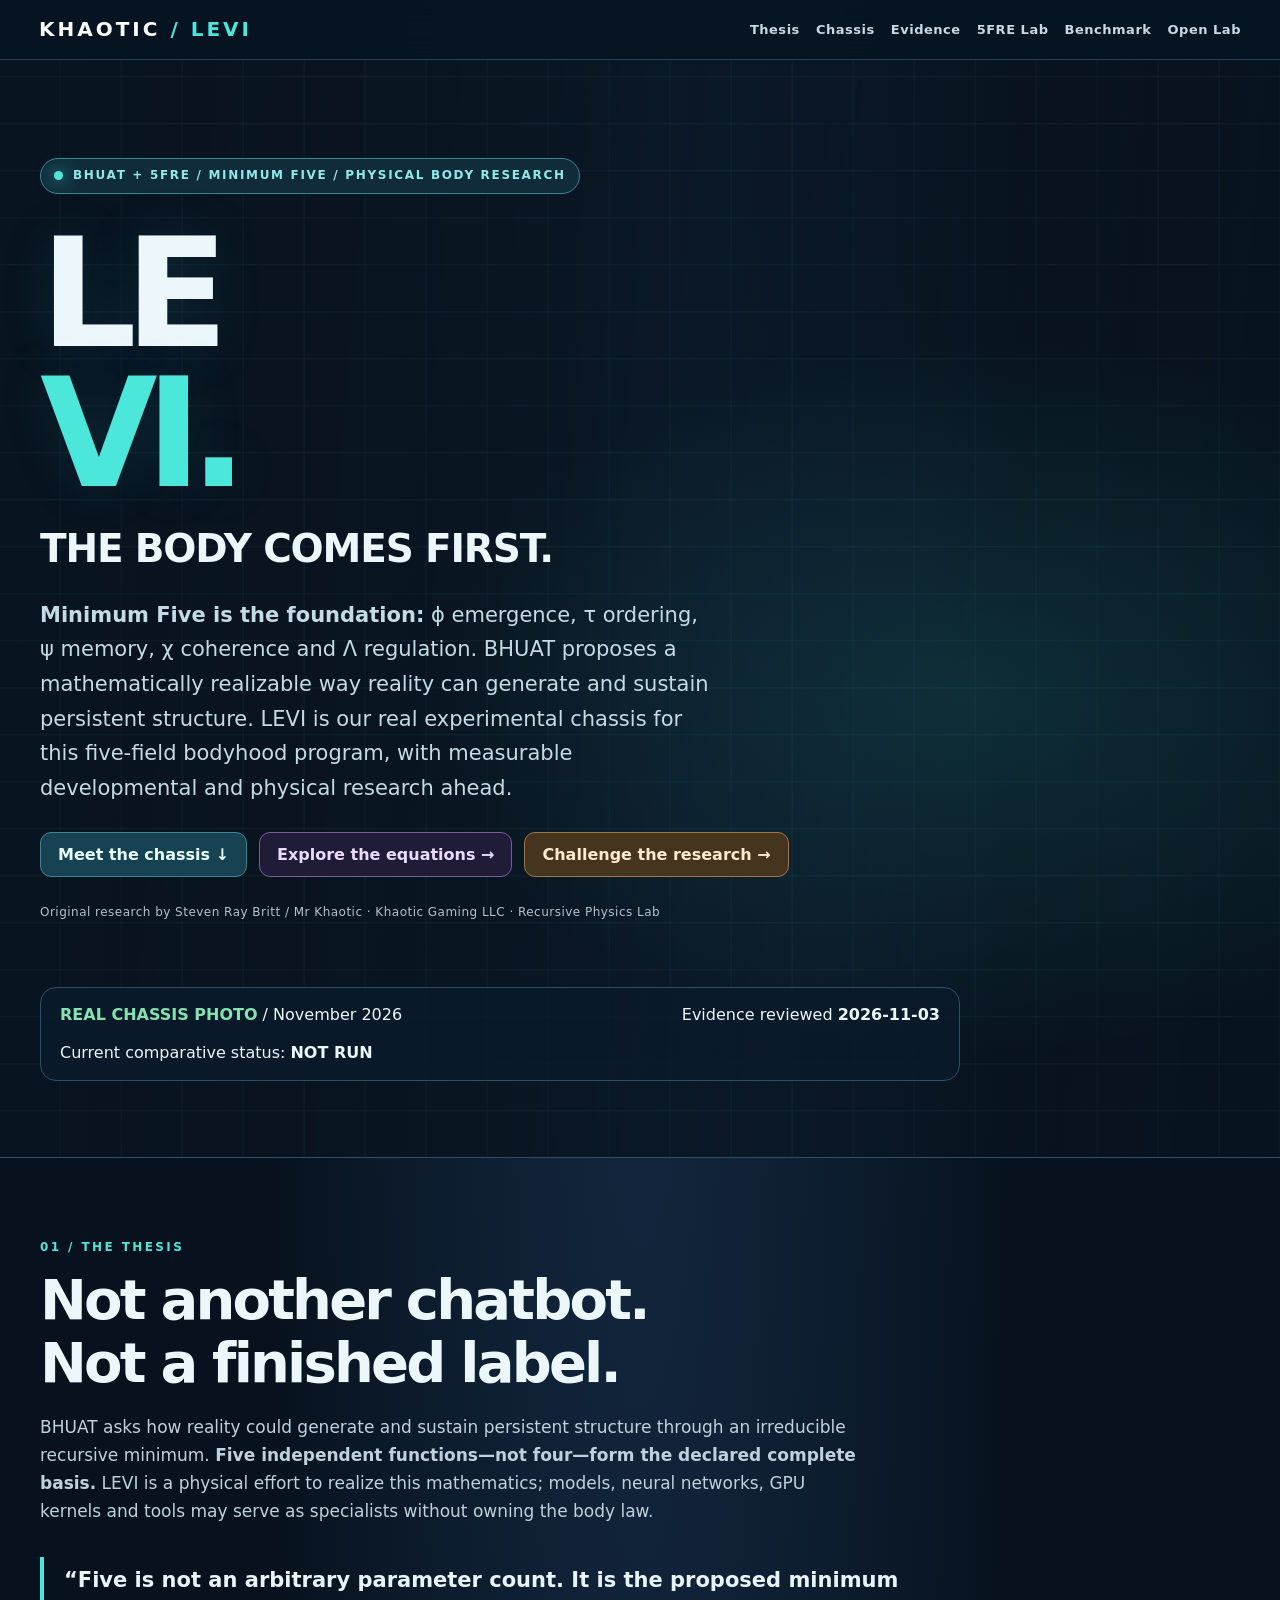
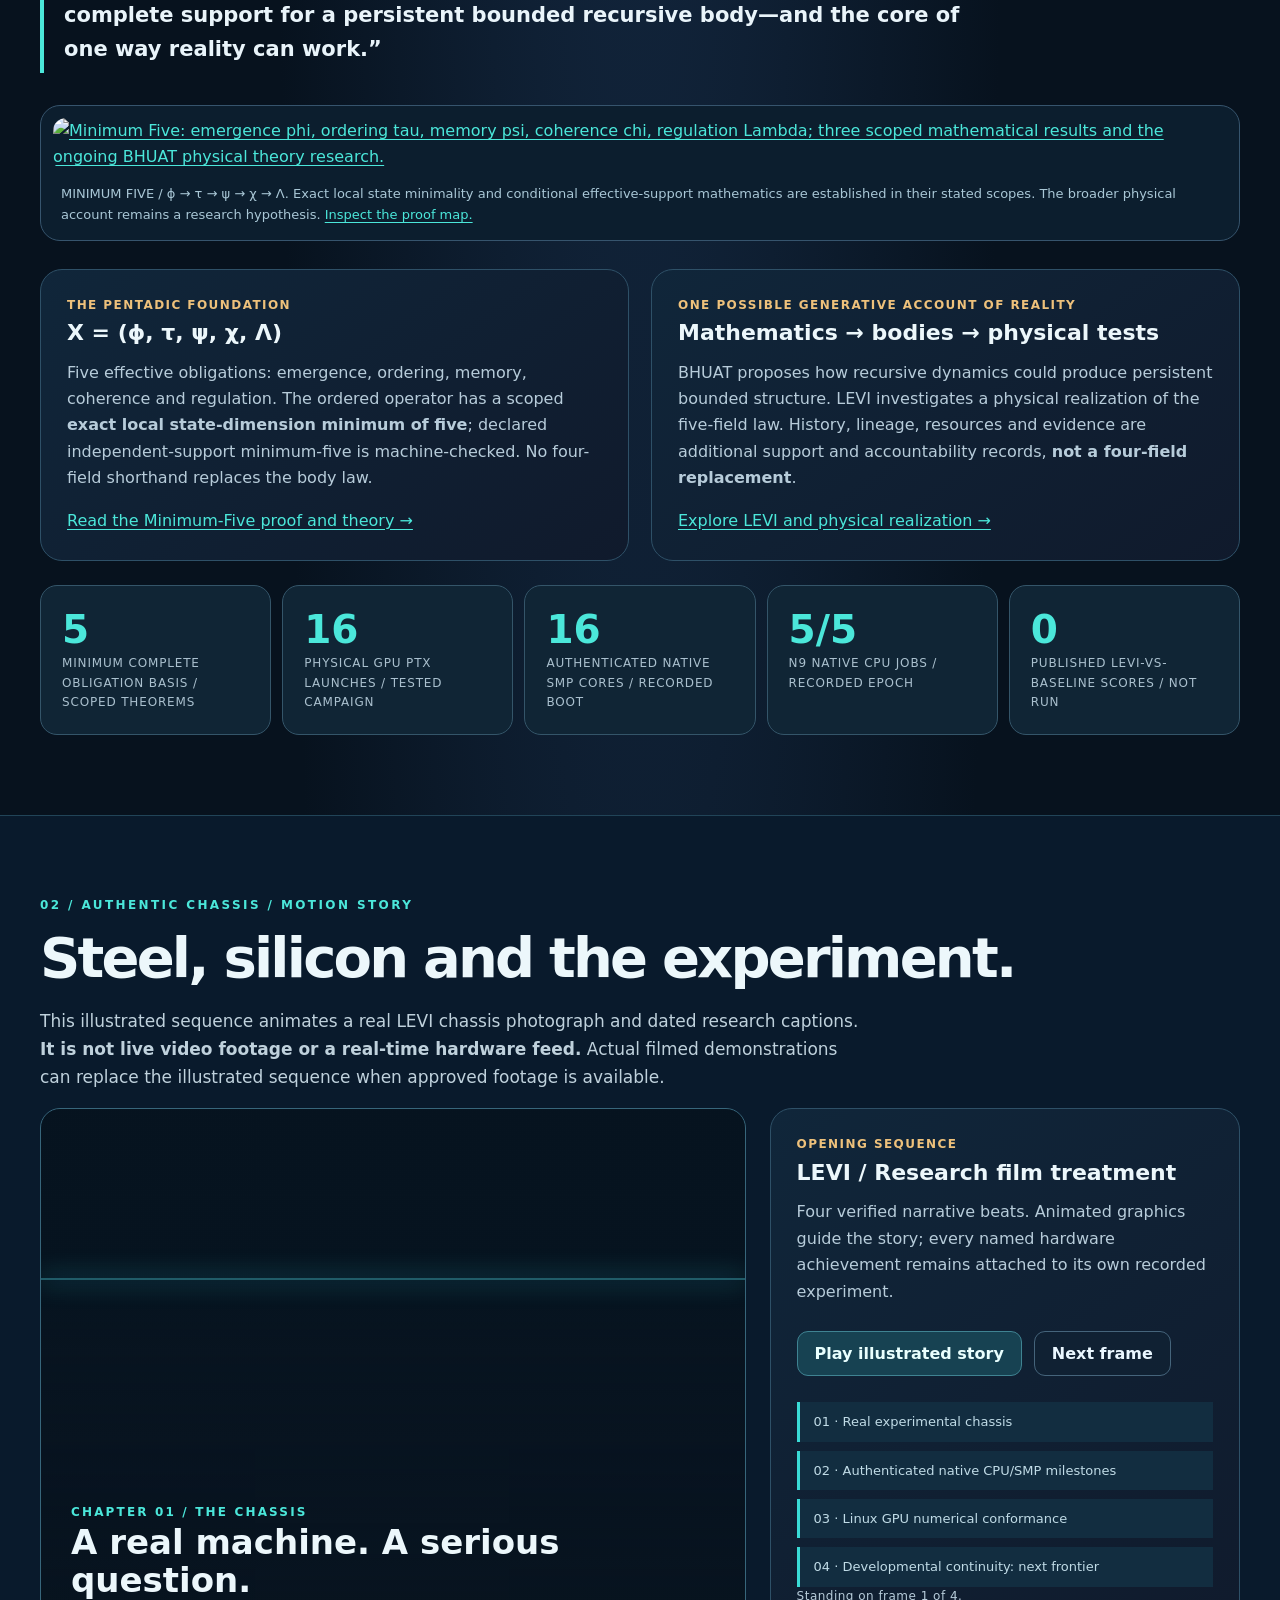
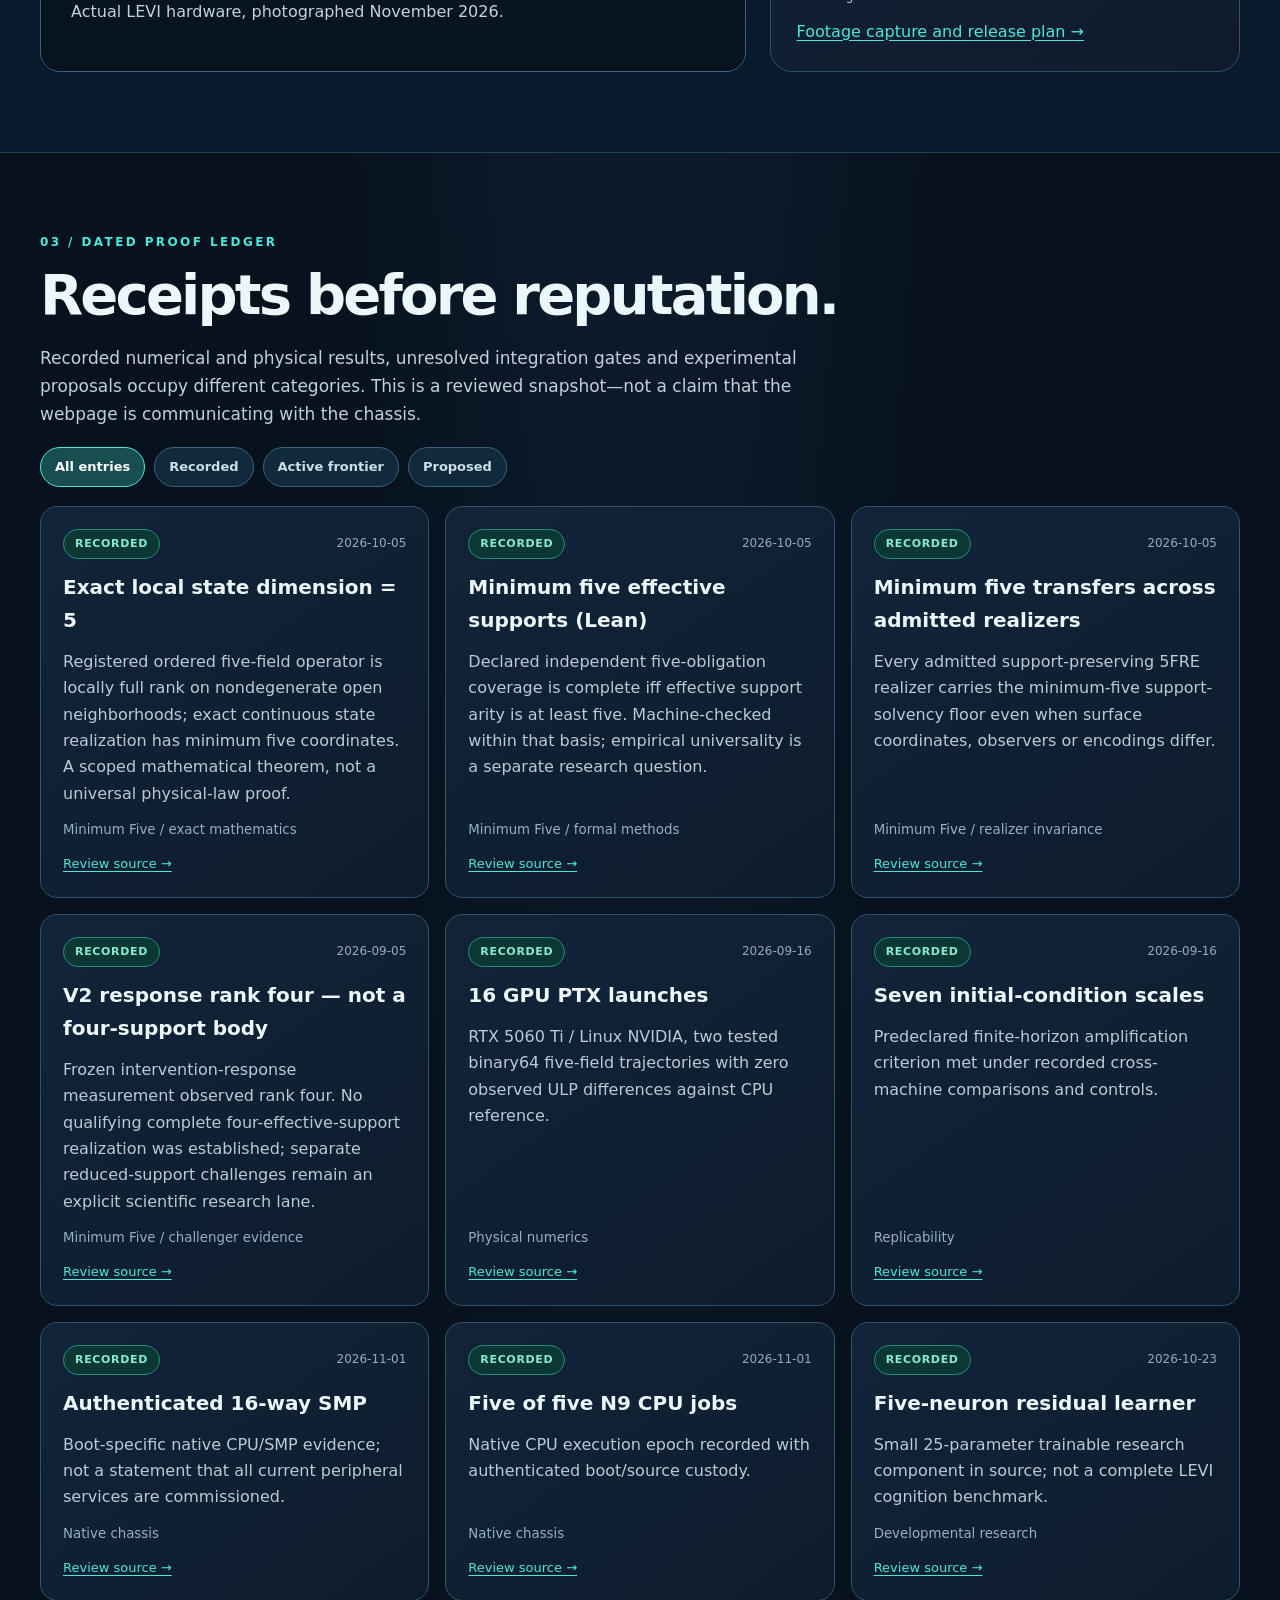
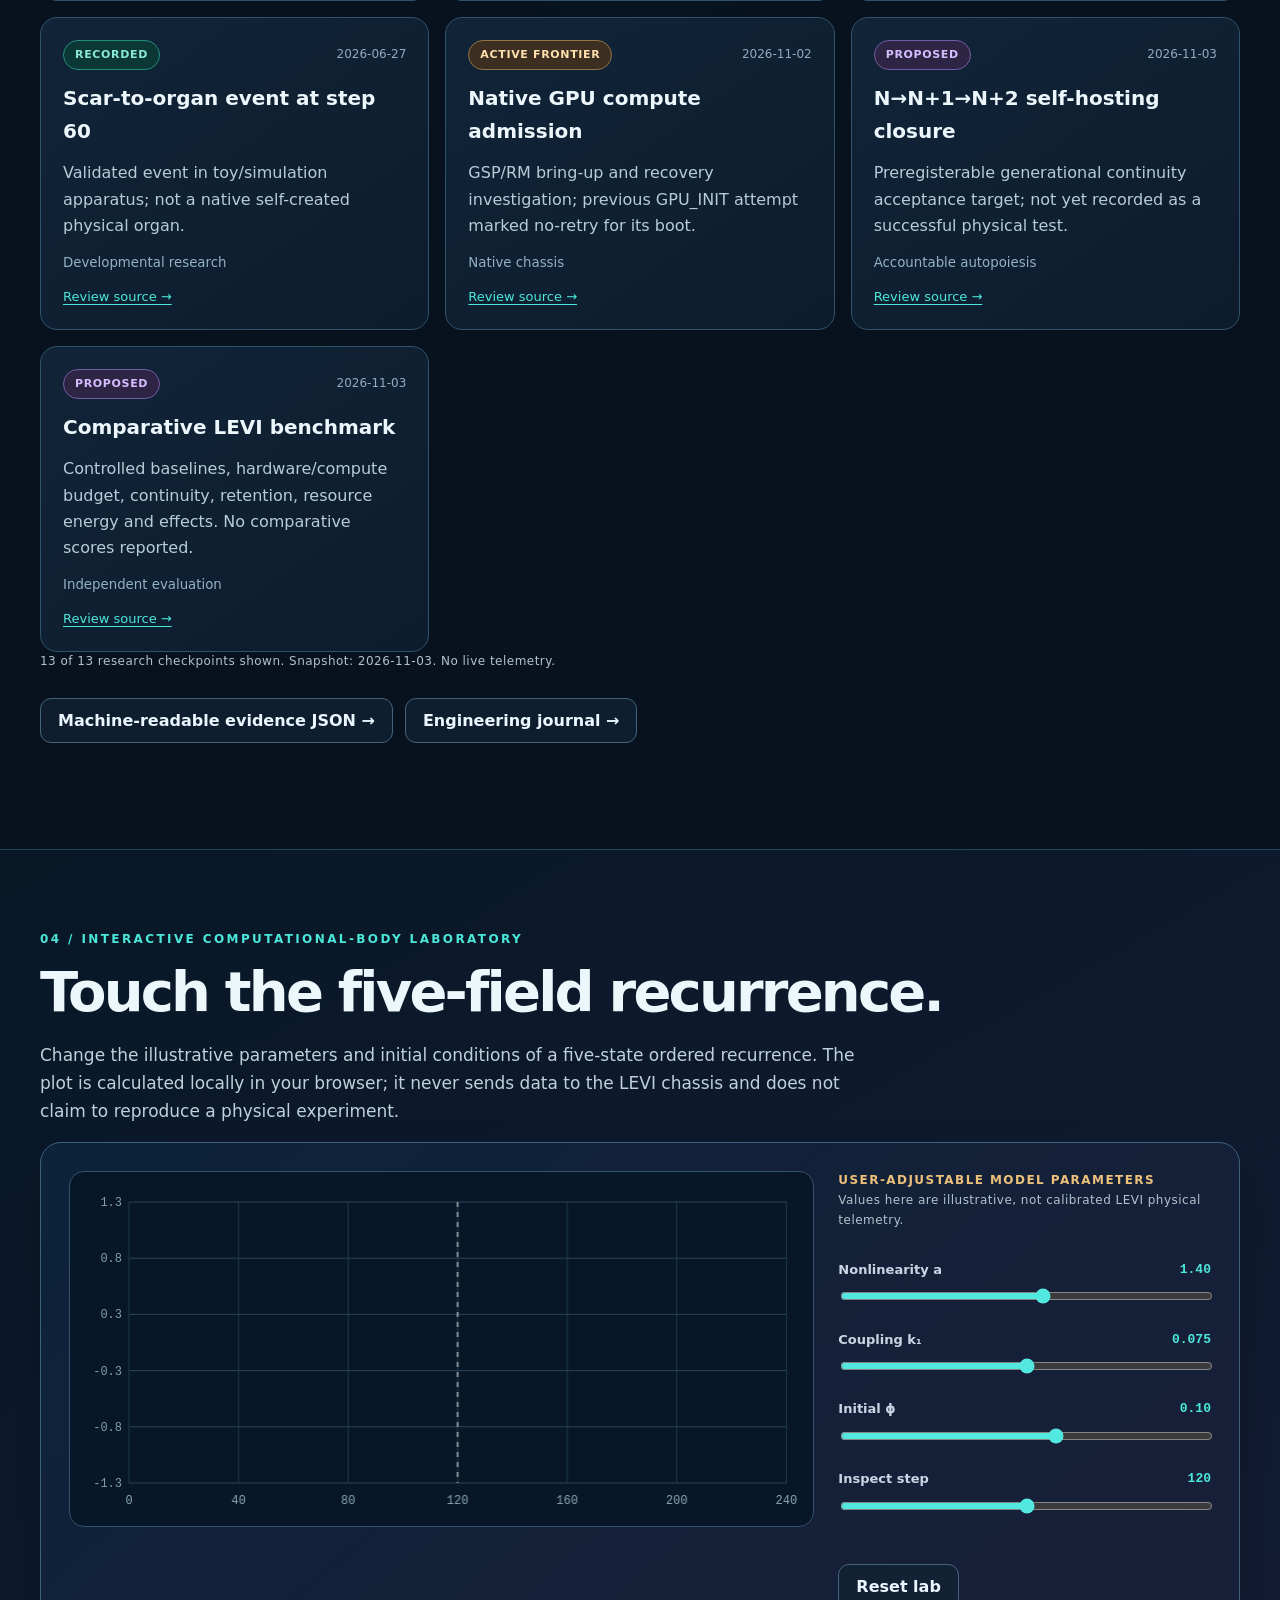
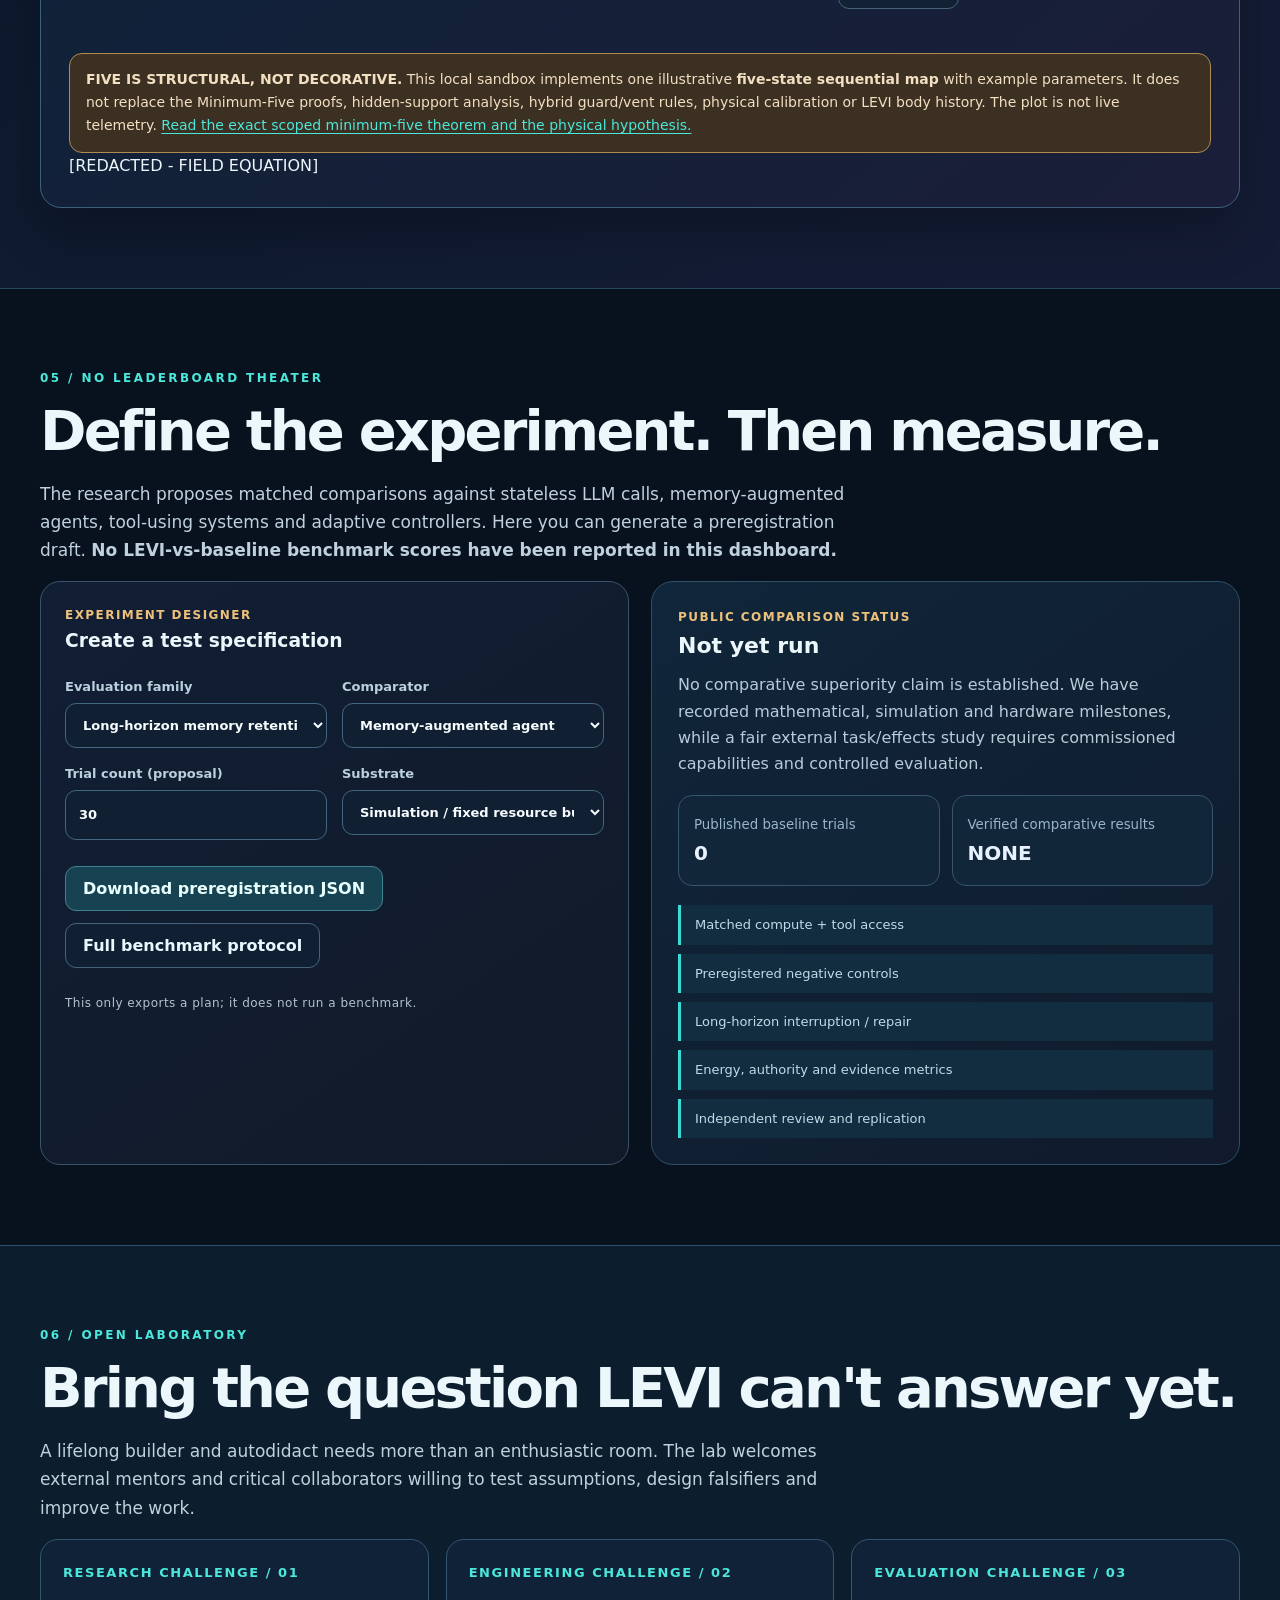
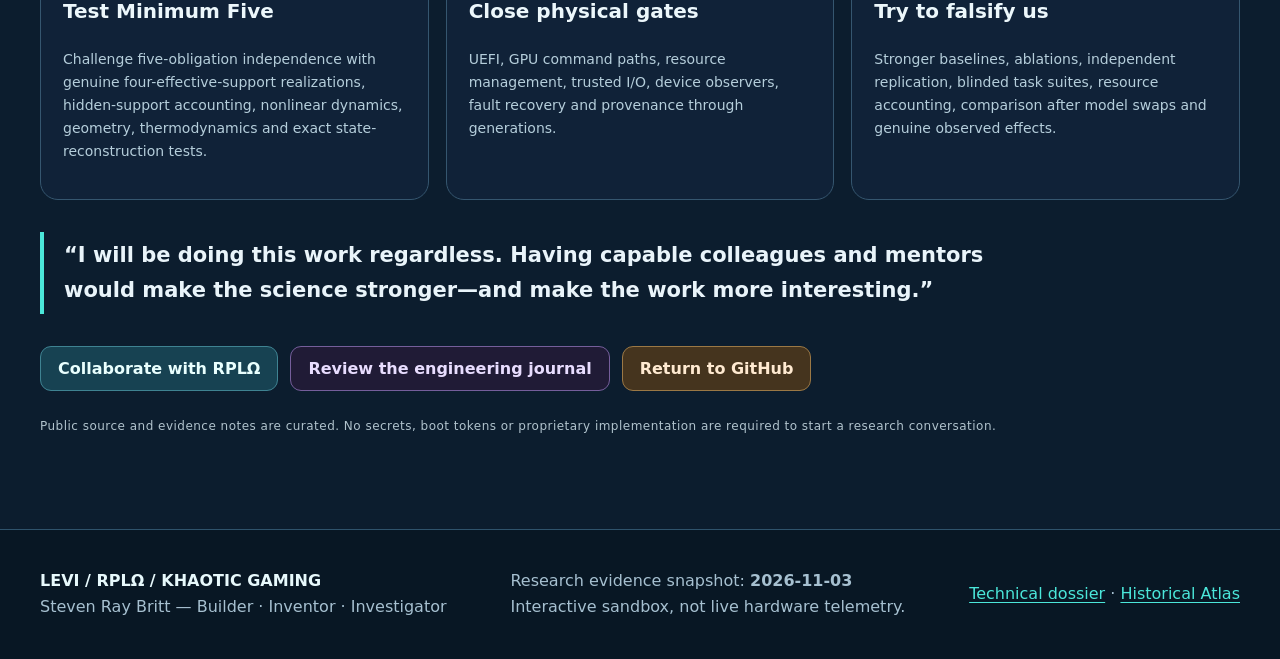
==== commit 59995a85: "fix(profile): restore Minimum Five as BHUAT/5FRE foundation Correct four-part shorthand in LEVI and " ====
--- a/docs/index.html
+++ b/docs/index.html
@@ -237,7 +237,7 @@
 </div>
 </div>
 <div class="note"><b>FIVE IS STRUCTURAL, NOT DECORATIVE.</b> This local sandbox implements one illustrative <strong>five-state sequential map</strong> with example parameters. It does not replace the Minimum-Five proofs, hidden-support analysis, hybrid guard/vent rules, physical calibration or LEVI body history. The plot is not live telemetry. <a href="https://github.com/K-haotic/K-haotic/blob/main/field-notes/MINIMUM_FIVE.md">Read the exact scoped minimum-five theorem and the physical hypothesis.</a></div>
-<div class="inline-code" style="margin-top:18px">ϕ′ = 1 − aϕ² + k₁Λ &nbsp;→&nbsp; τ′ = c₁ϕ′ + (1−c₁)τ &nbsp;→&nbsp; ψ′ = c₂τ′ + (1−c₂)ψ &nbsp;→&nbsp; χ′ = c₃ψ′ + (1−c₃)χ &nbsp;→&nbsp; Λ′ = c₄χ′ − dΛ</div>
+[REDACTED - FIELD EQUATION]
 </div>
 </div>
 </section>
@@ -342,11 +342,11 @@
 const a=n("parameterA"),k=n("parameterK");
 let s={phi:n("initialPhi"),tau:0,psi:0,chi:0,lambda:0};series=[Object.assign({},s)];
 for(let i=0;i<240;i++){
-const phi=1-a*s.phi*s.phi+k*s.lambda;
-const tau=.27*phi+.73*s.tau;
-const psi=.21*tau+.79*s.psi;
-const chi=.18*psi+.82*s.chi;
-const lambda=.13*chi-.30*s.lambda;
+/* [REDACTED - REGISTERED OPERATOR] */
+/* [REDACTED - REGISTERED OPERATOR] */
+/* [REDACTED - REGISTERED OPERATOR] */
+/* [REDACTED - REGISTERED OPERATOR] */
+/* [REDACTED - REGISTERED OPERATOR] */
 s={phi,tau,psi,chi,lambda};
 if(keys.some(key=>!Number.isFinite(s[key])||Math.abs(s[key])>1e6)){s={phi:0,tau:0,psi:0,chi:0,lambda:0};}
 series.push(s);
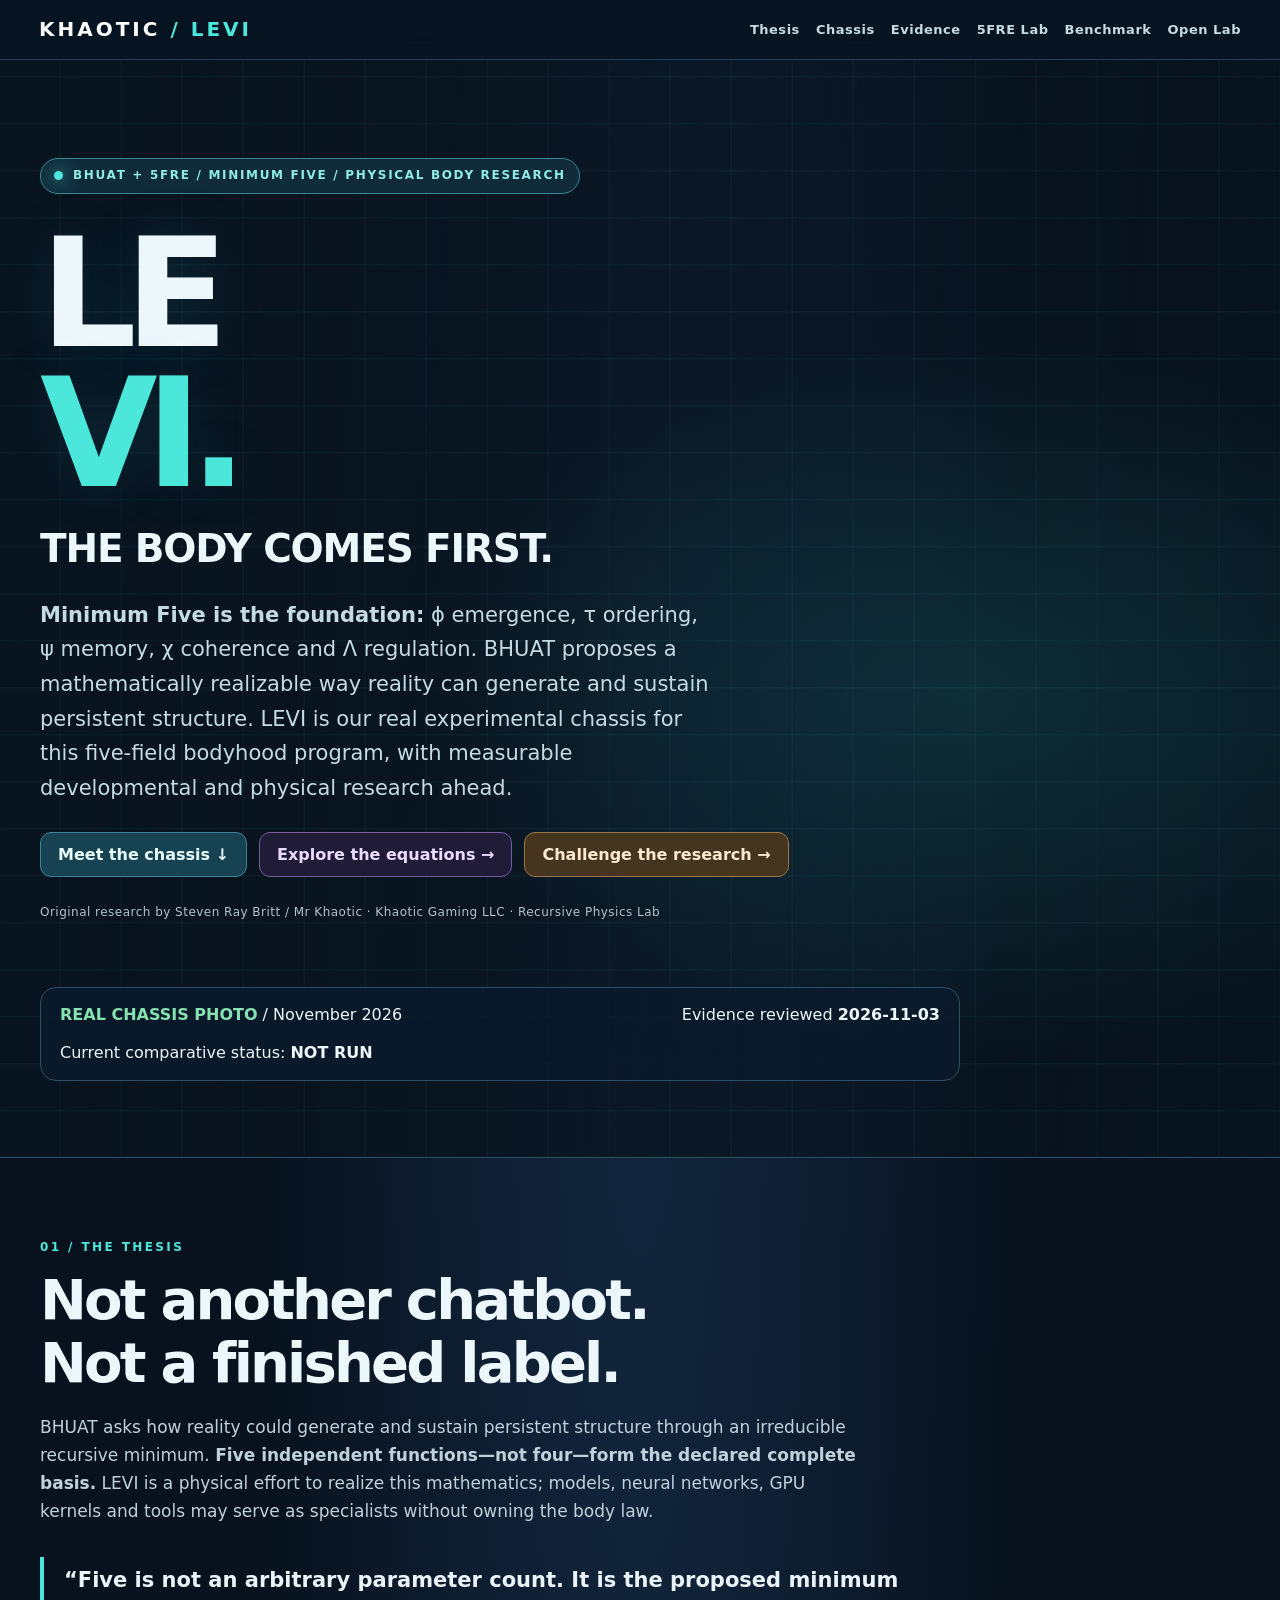
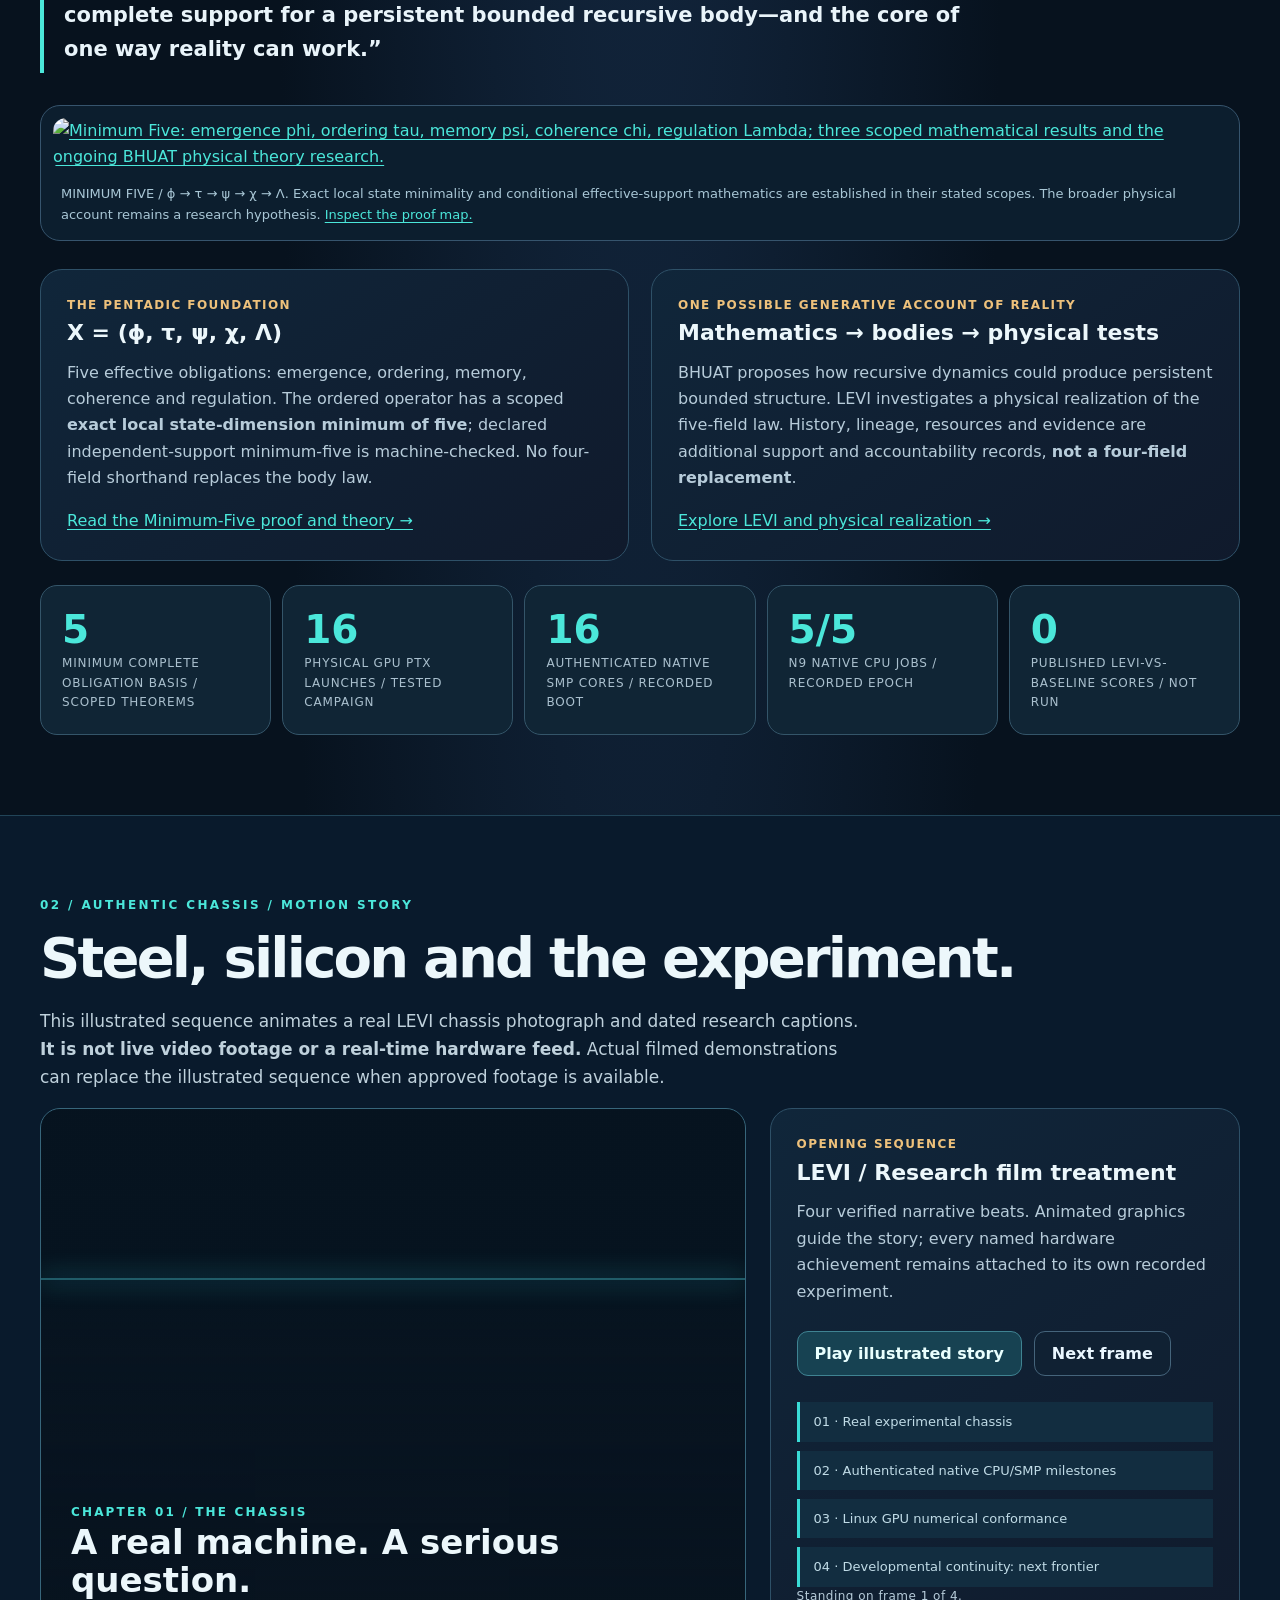
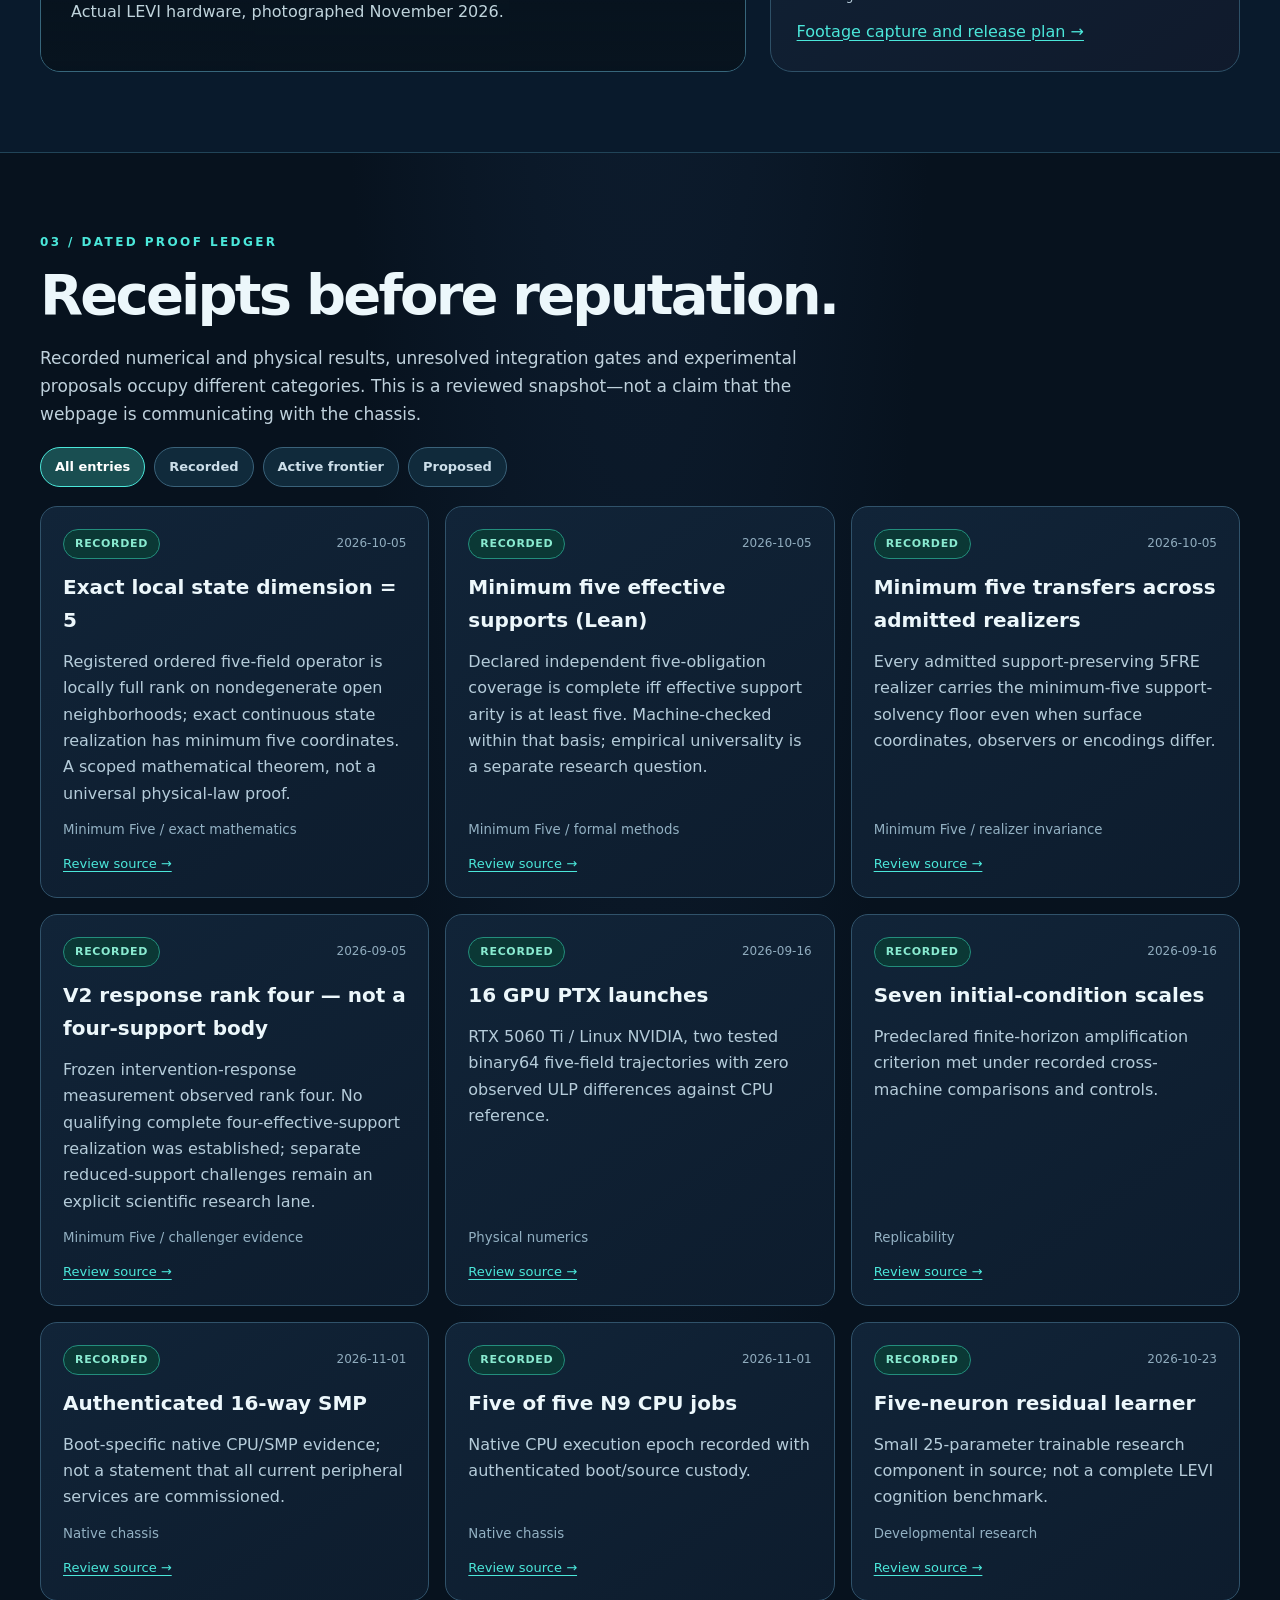
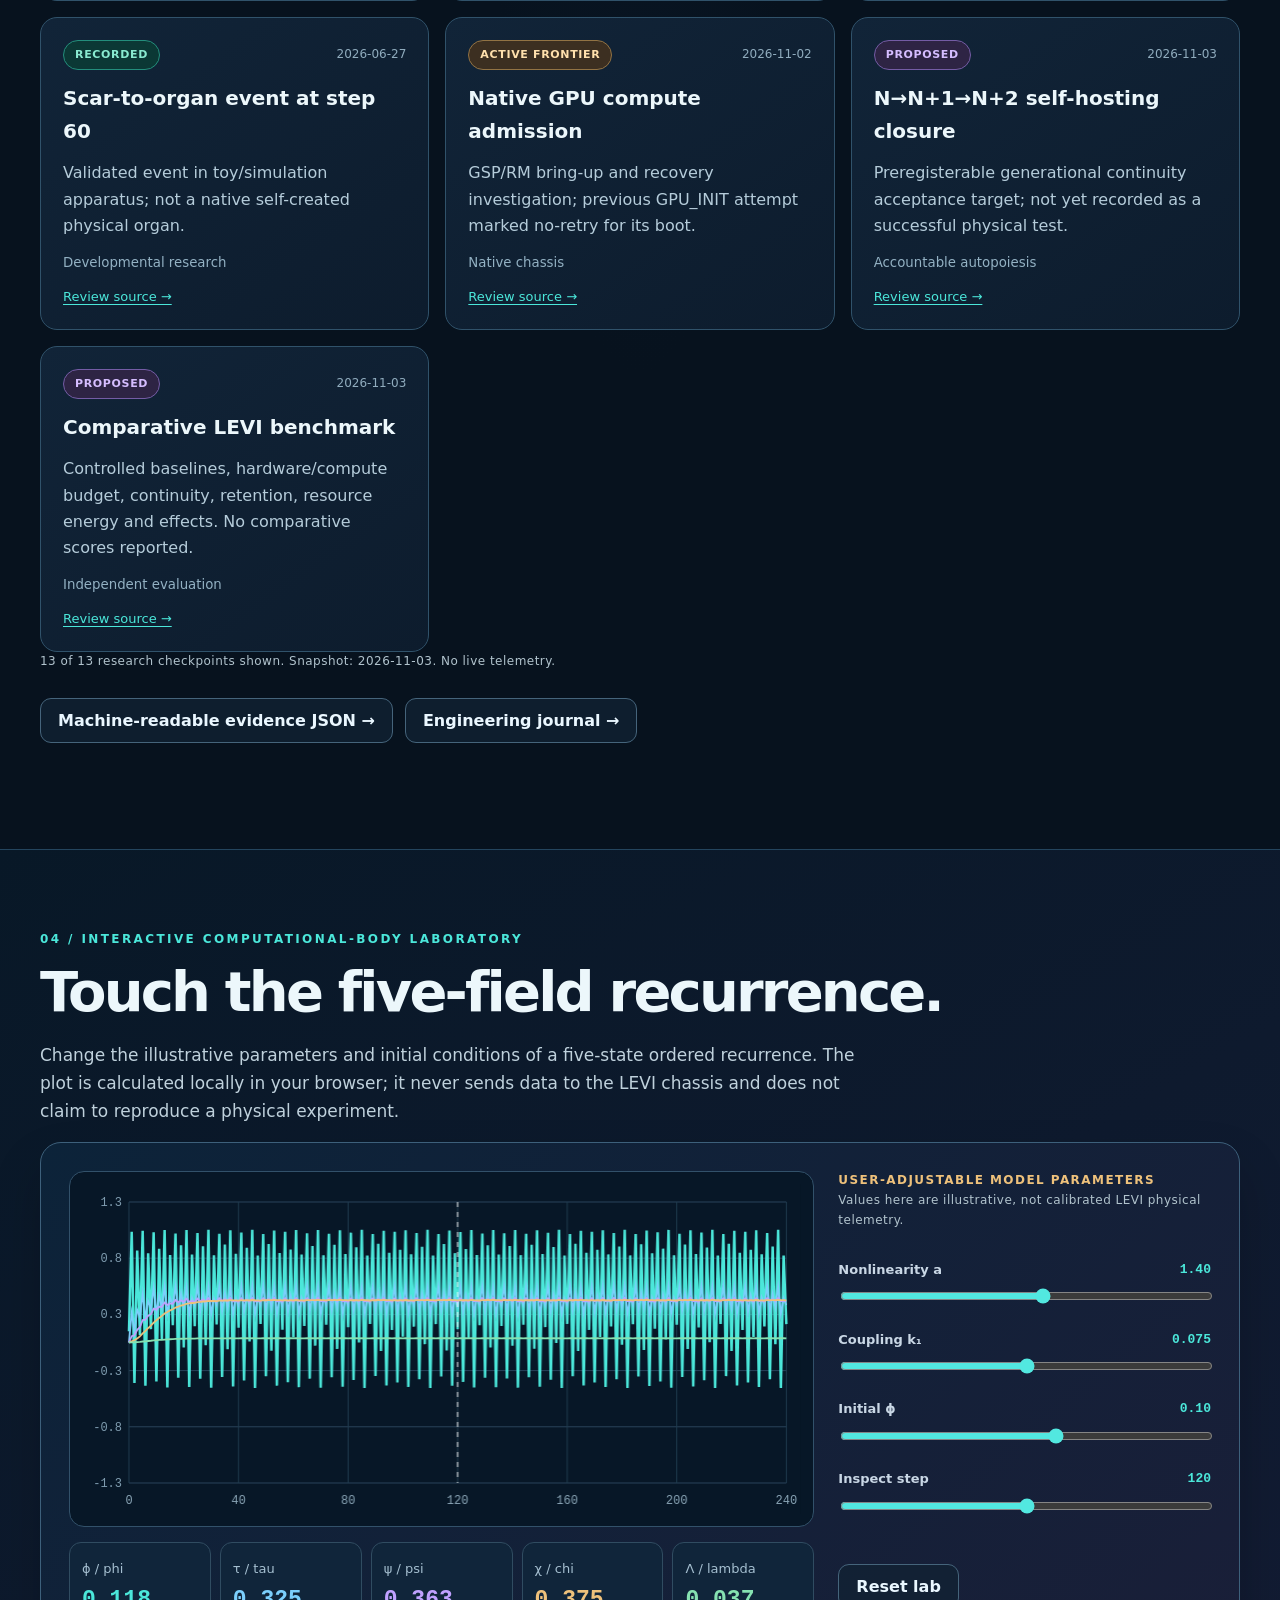
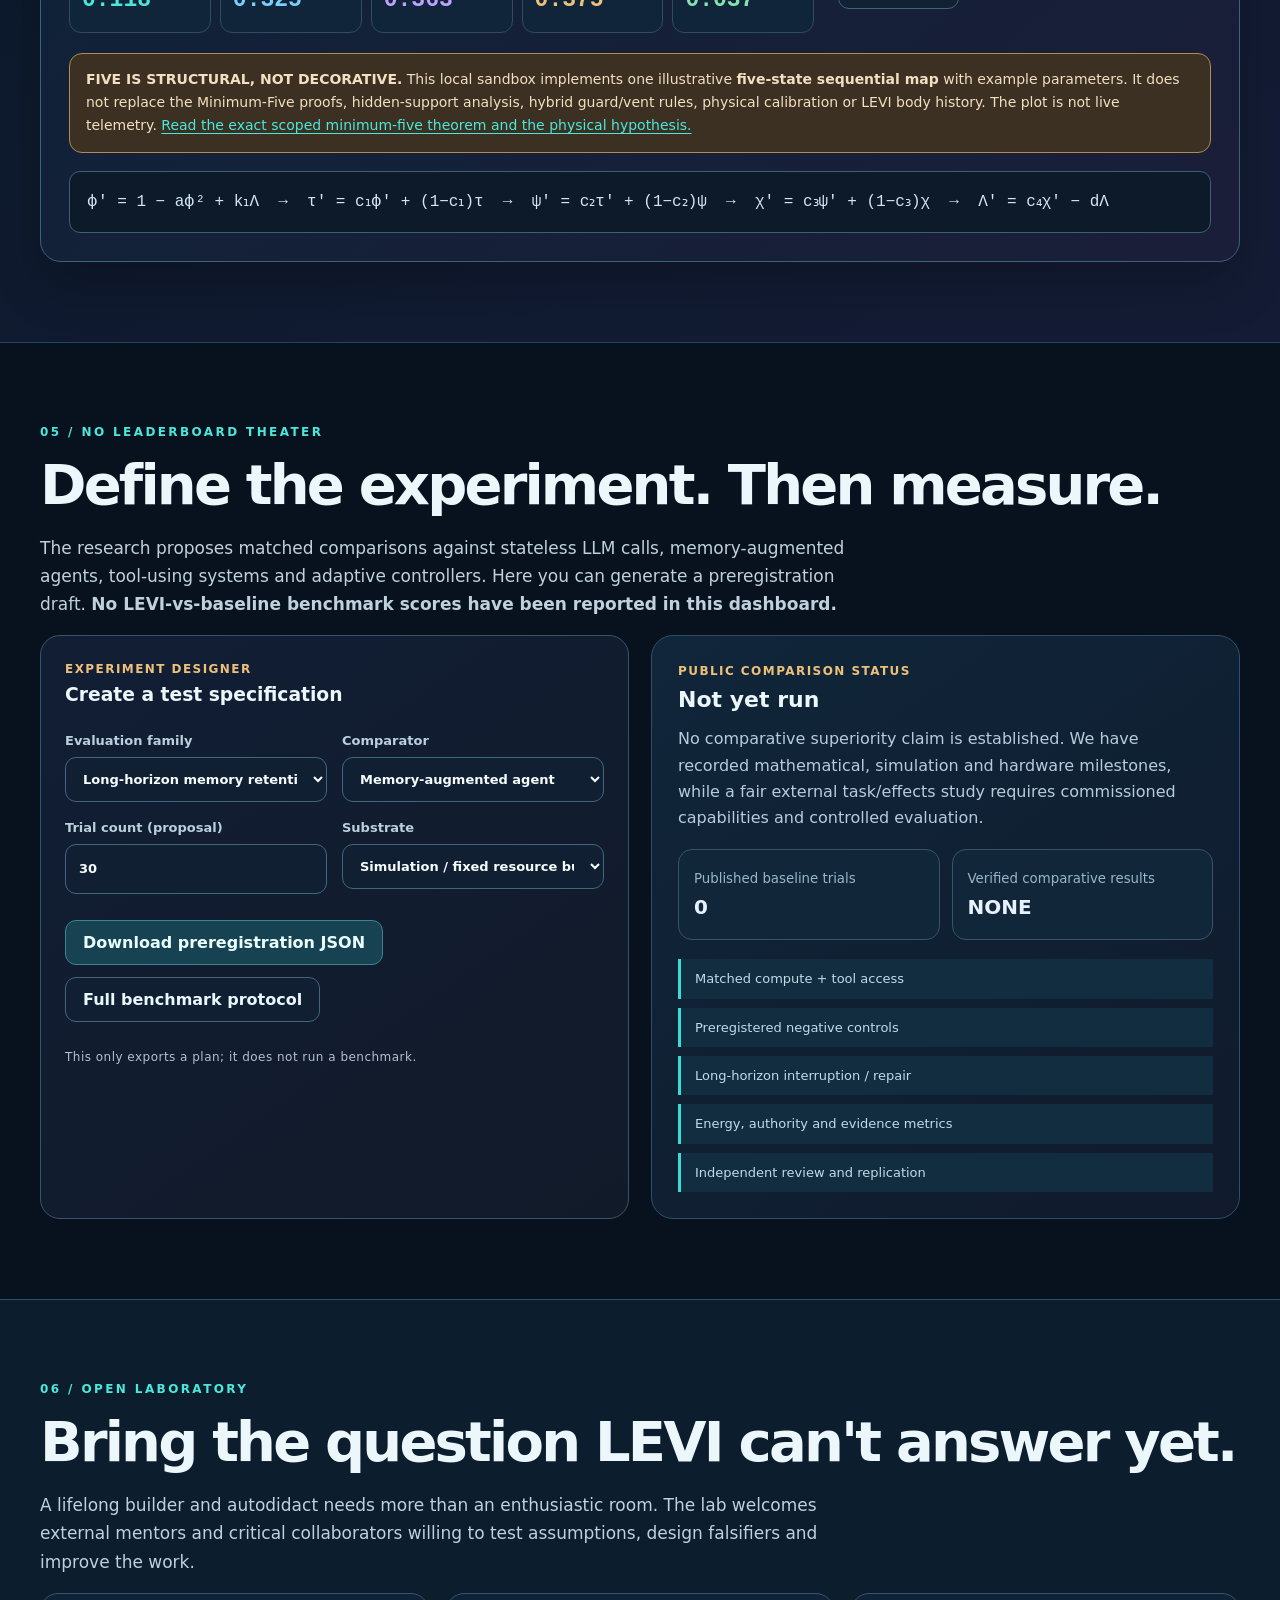
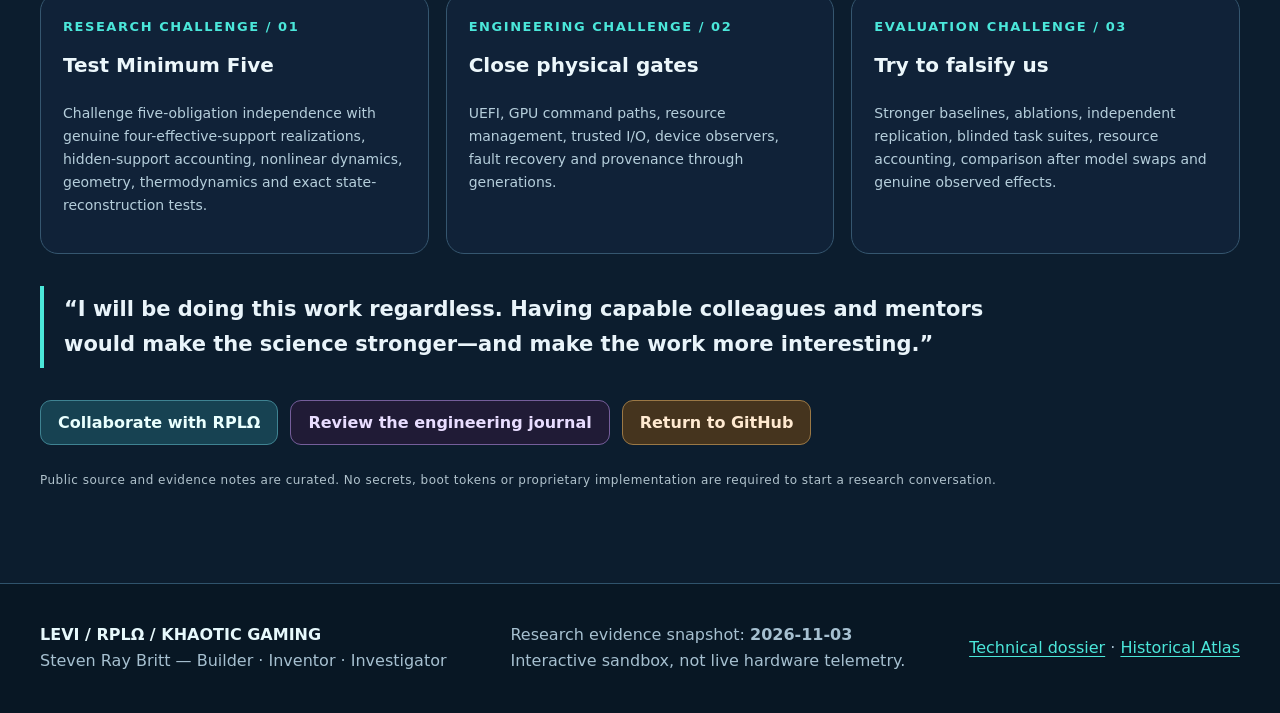
==== commit 9f70e9ca: "fix(profile): restore Minimum Five as BHUAT/5FRE foundation Correct four-part shorthand in LEVI and " ====
--- a/docs/index.html
+++ b/docs/index.html
@@ -237,7 +237,7 @@
 </div>
 </div>
 <div class="note"><b>FIVE IS STRUCTURAL, NOT DECORATIVE.</b> This local sandbox implements one illustrative <strong>five-state sequential map</strong> with example parameters. It does not replace the Minimum-Five proofs, hidden-support analysis, hybrid guard/vent rules, physical calibration or LEVI body history. The plot is not live telemetry. <a href="https://github.com/K-haotic/K-haotic/blob/main/field-notes/MINIMUM_FIVE.md">Read the exact scoped minimum-five theorem and the physical hypothesis.</a></div>
-[REDACTED - FIELD EQUATION]
+<div class="inline-code" style="margin-top:18px">ϕ′ = 1 − aϕ² + k₁Λ &nbsp;→&nbsp; τ′ = c₁ϕ′ + (1−c₁)τ &nbsp;→&nbsp; ψ′ = c₂τ′ + (1−c₂)ψ &nbsp;→&nbsp; χ′ = c₃ψ′ + (1−c₃)χ &nbsp;→&nbsp; Λ′ = c₄χ′ − dΛ</div>
 </div>
 </div>
 </section>
@@ -342,11 +342,11 @@
 const a=n("parameterA"),k=n("parameterK");
 let s={phi:n("initialPhi"),tau:0,psi:0,chi:0,lambda:0};series=[Object.assign({},s)];
 for(let i=0;i<240;i++){
-/* [REDACTED - REGISTERED OPERATOR] */
-/* [REDACTED - REGISTERED OPERATOR] */
-/* [REDACTED - REGISTERED OPERATOR] */
-/* [REDACTED - REGISTERED OPERATOR] */
-/* [REDACTED - REGISTERED OPERATOR] */
+const phi=1-a*s.phi*s.phi+k*s.lambda;
+const tau=.27*phi+.73*s.tau;
+const psi=.21*tau+.79*s.psi;
+const chi=.18*psi+.82*s.chi;
+const lambda=.13*chi-.30*s.lambda;
 s={phi,tau,psi,chi,lambda};
 if(keys.some(key=>!Number.isFinite(s[key])||Math.abs(s[key])>1e6)){s={phi:0,tau:0,psi:0,chi:0,lambda:0};}
 series.push(s);
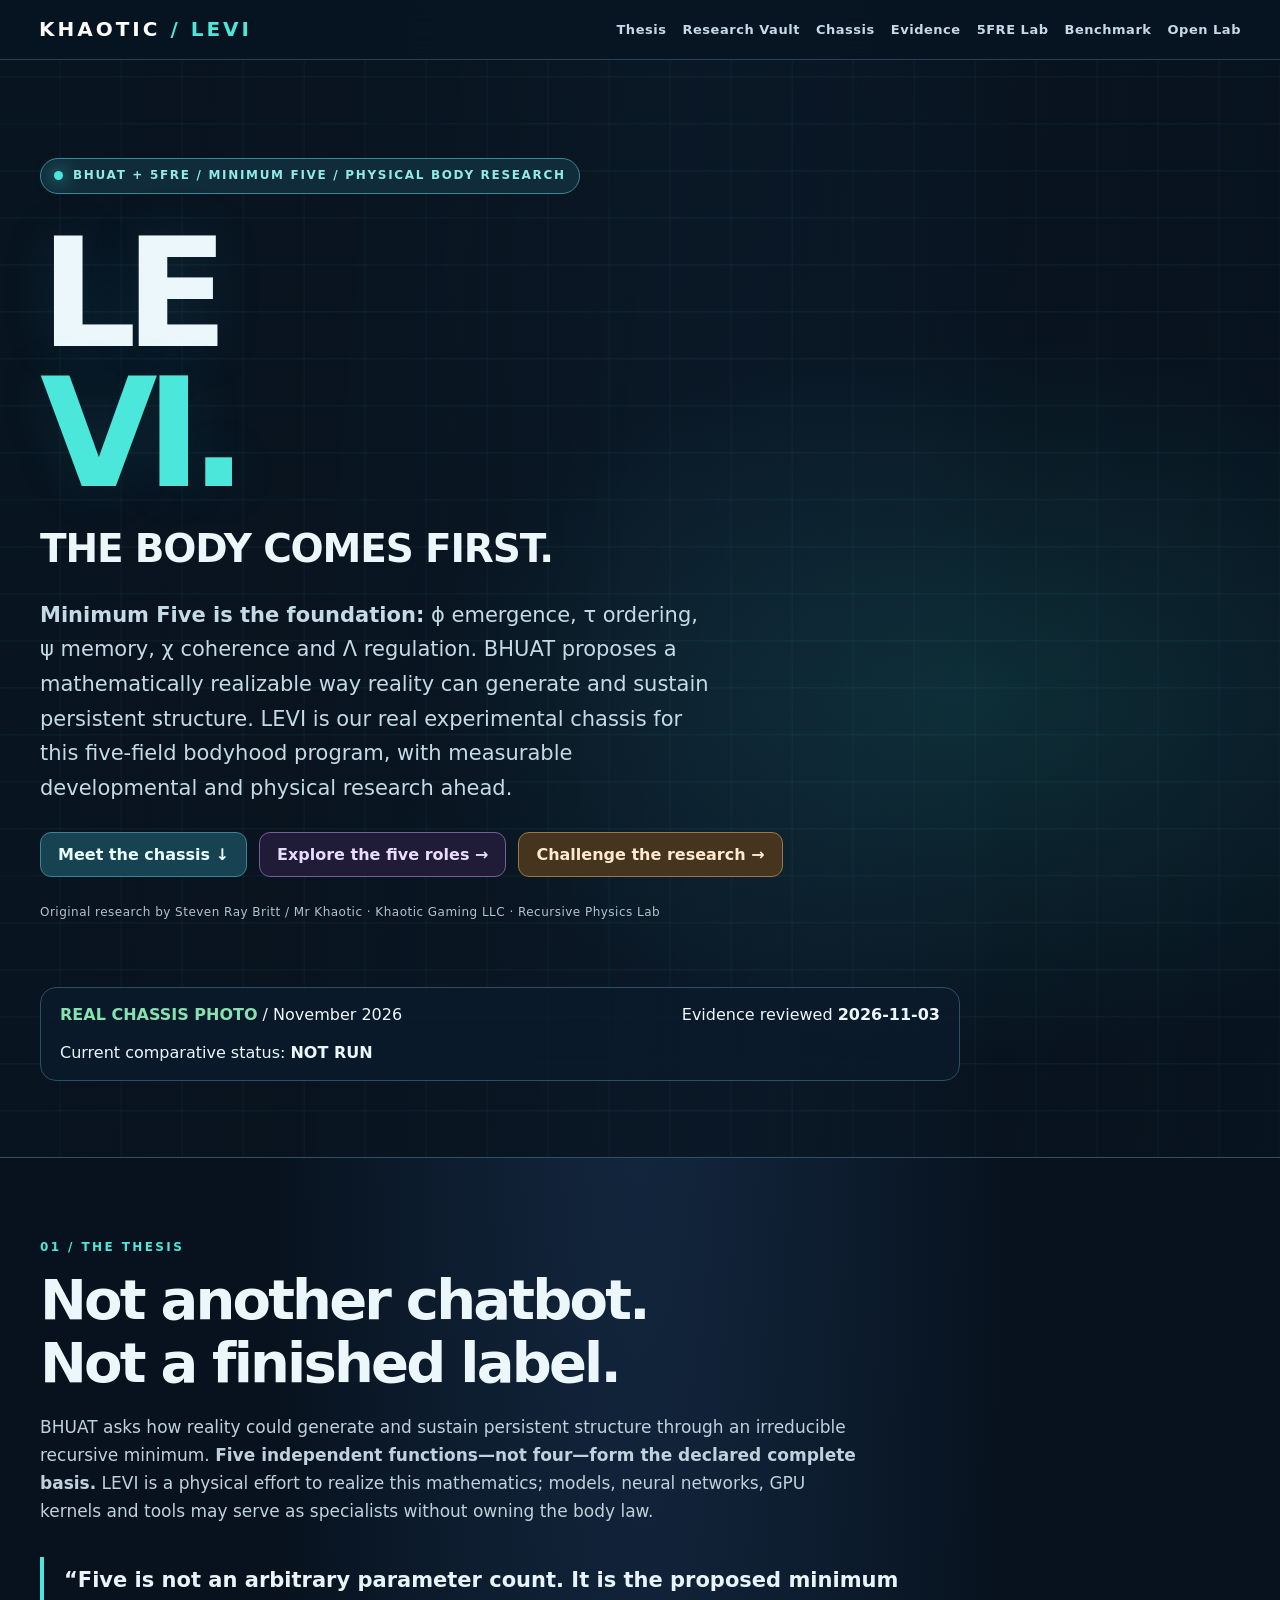
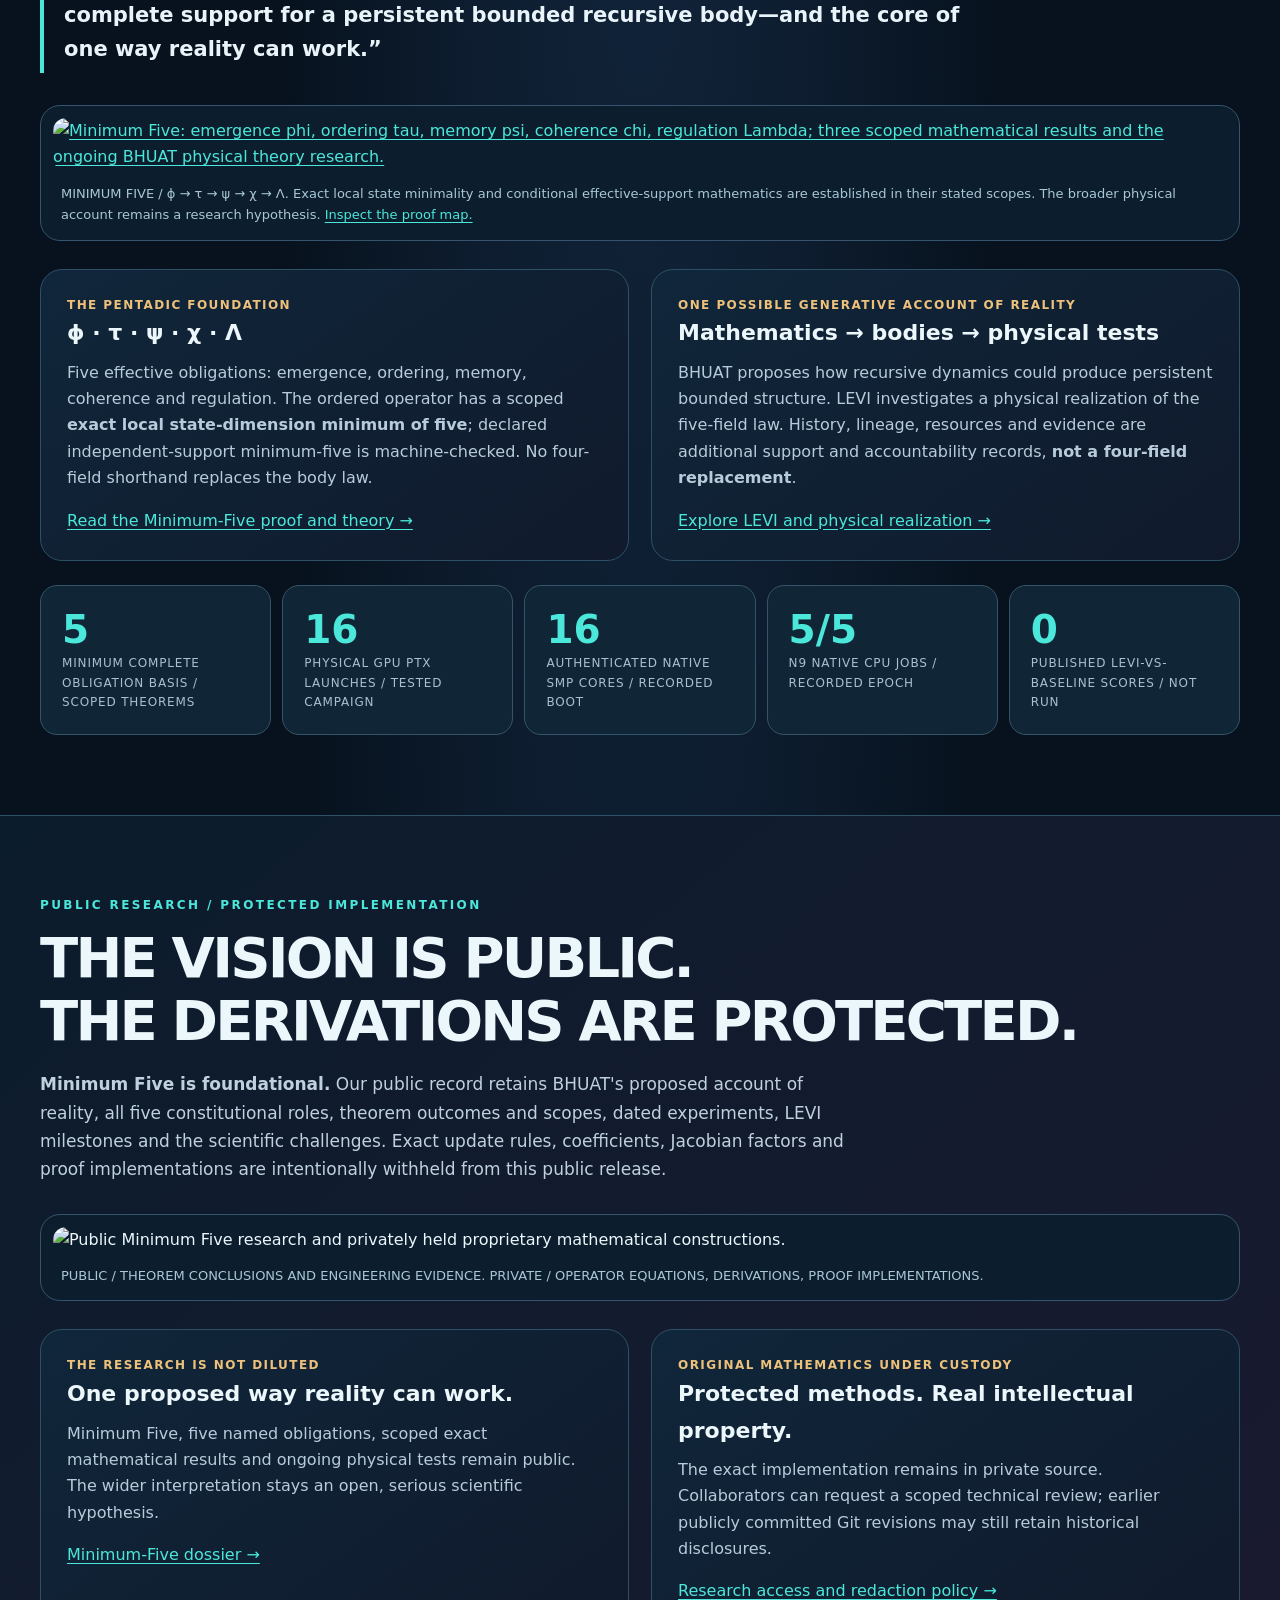
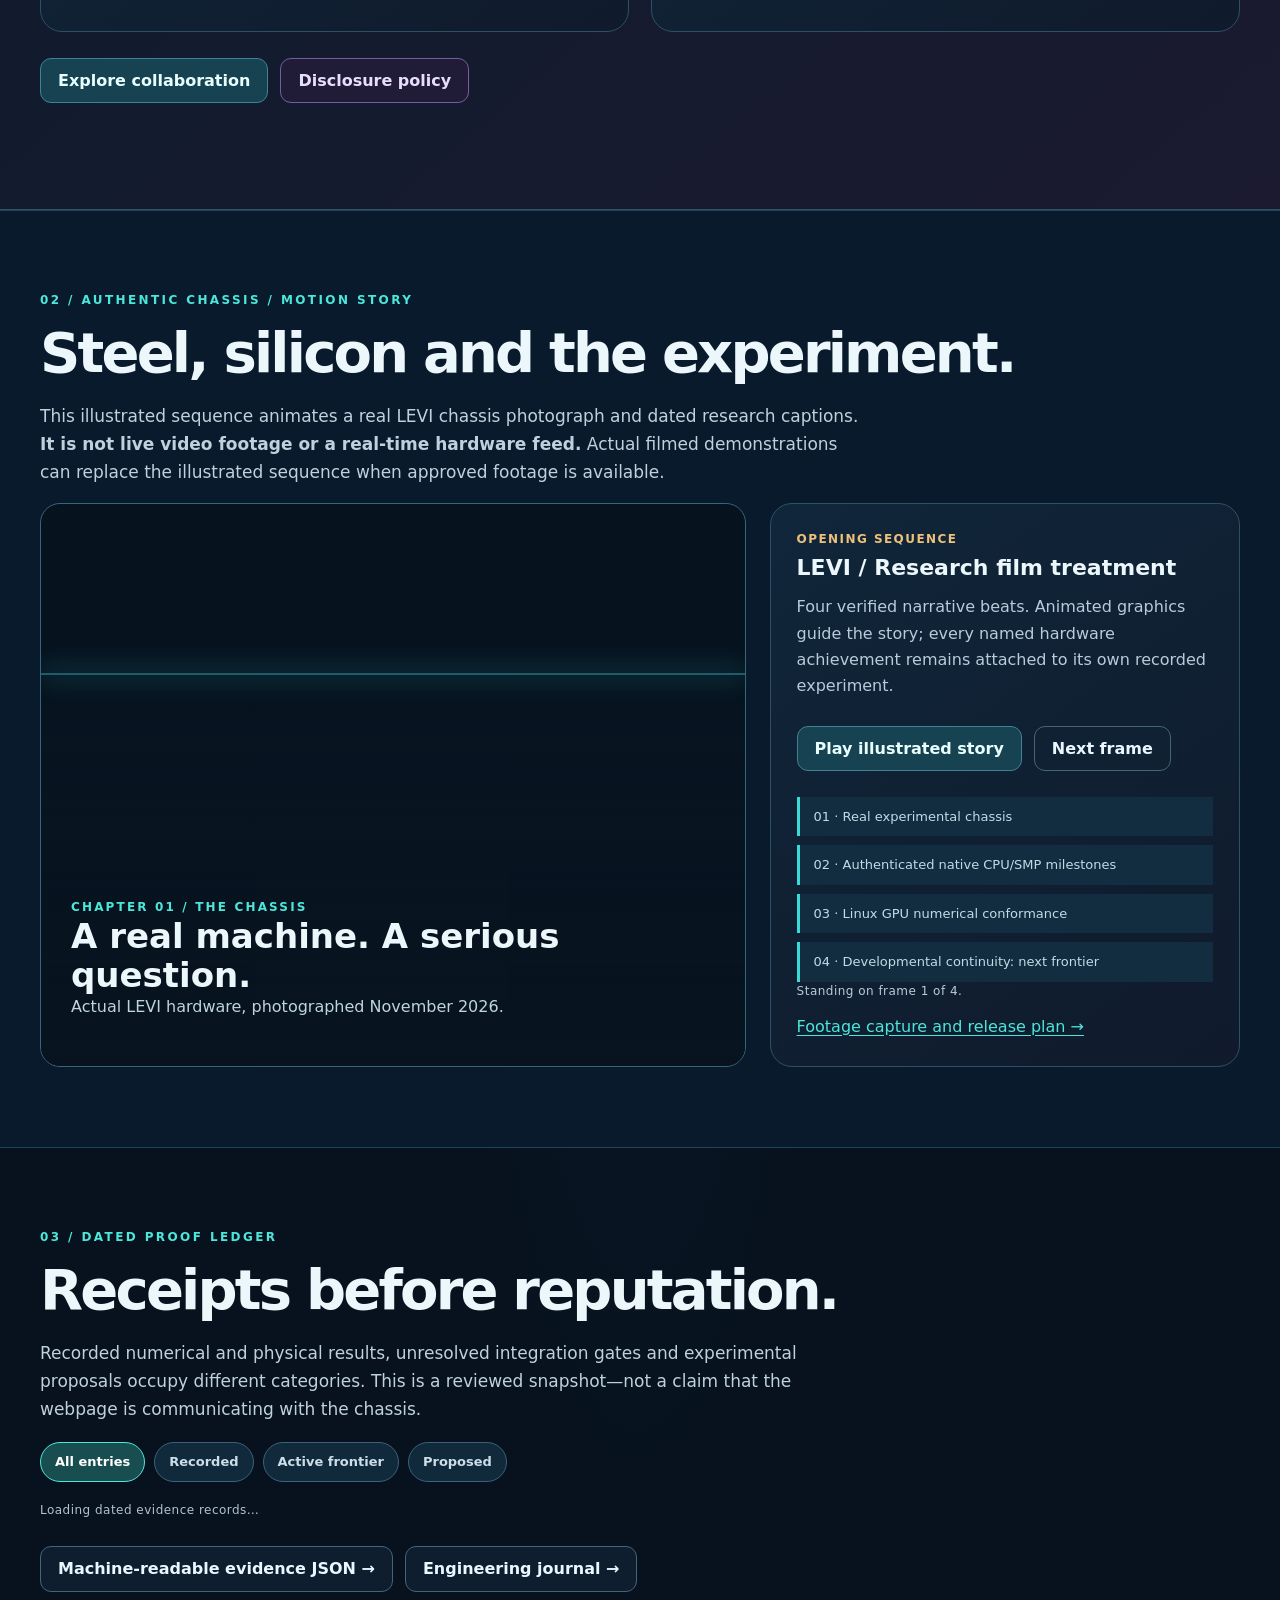
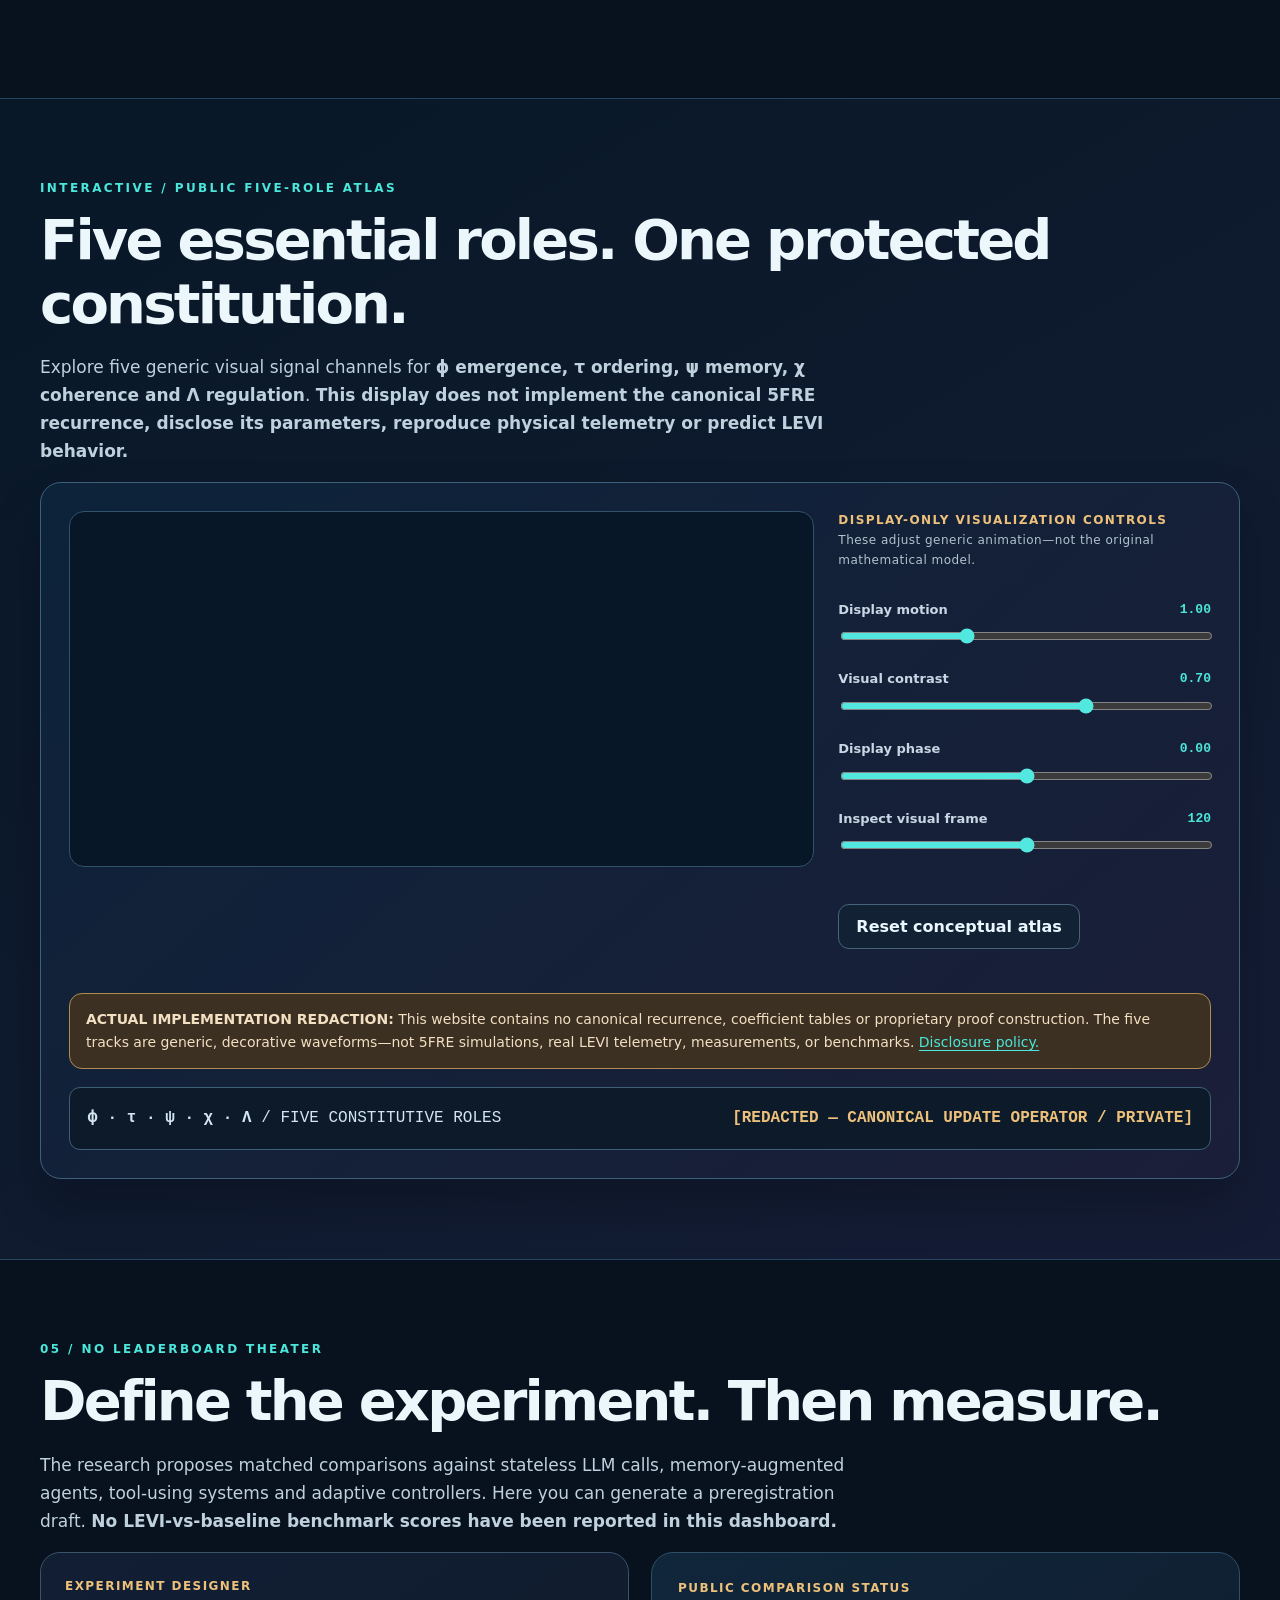
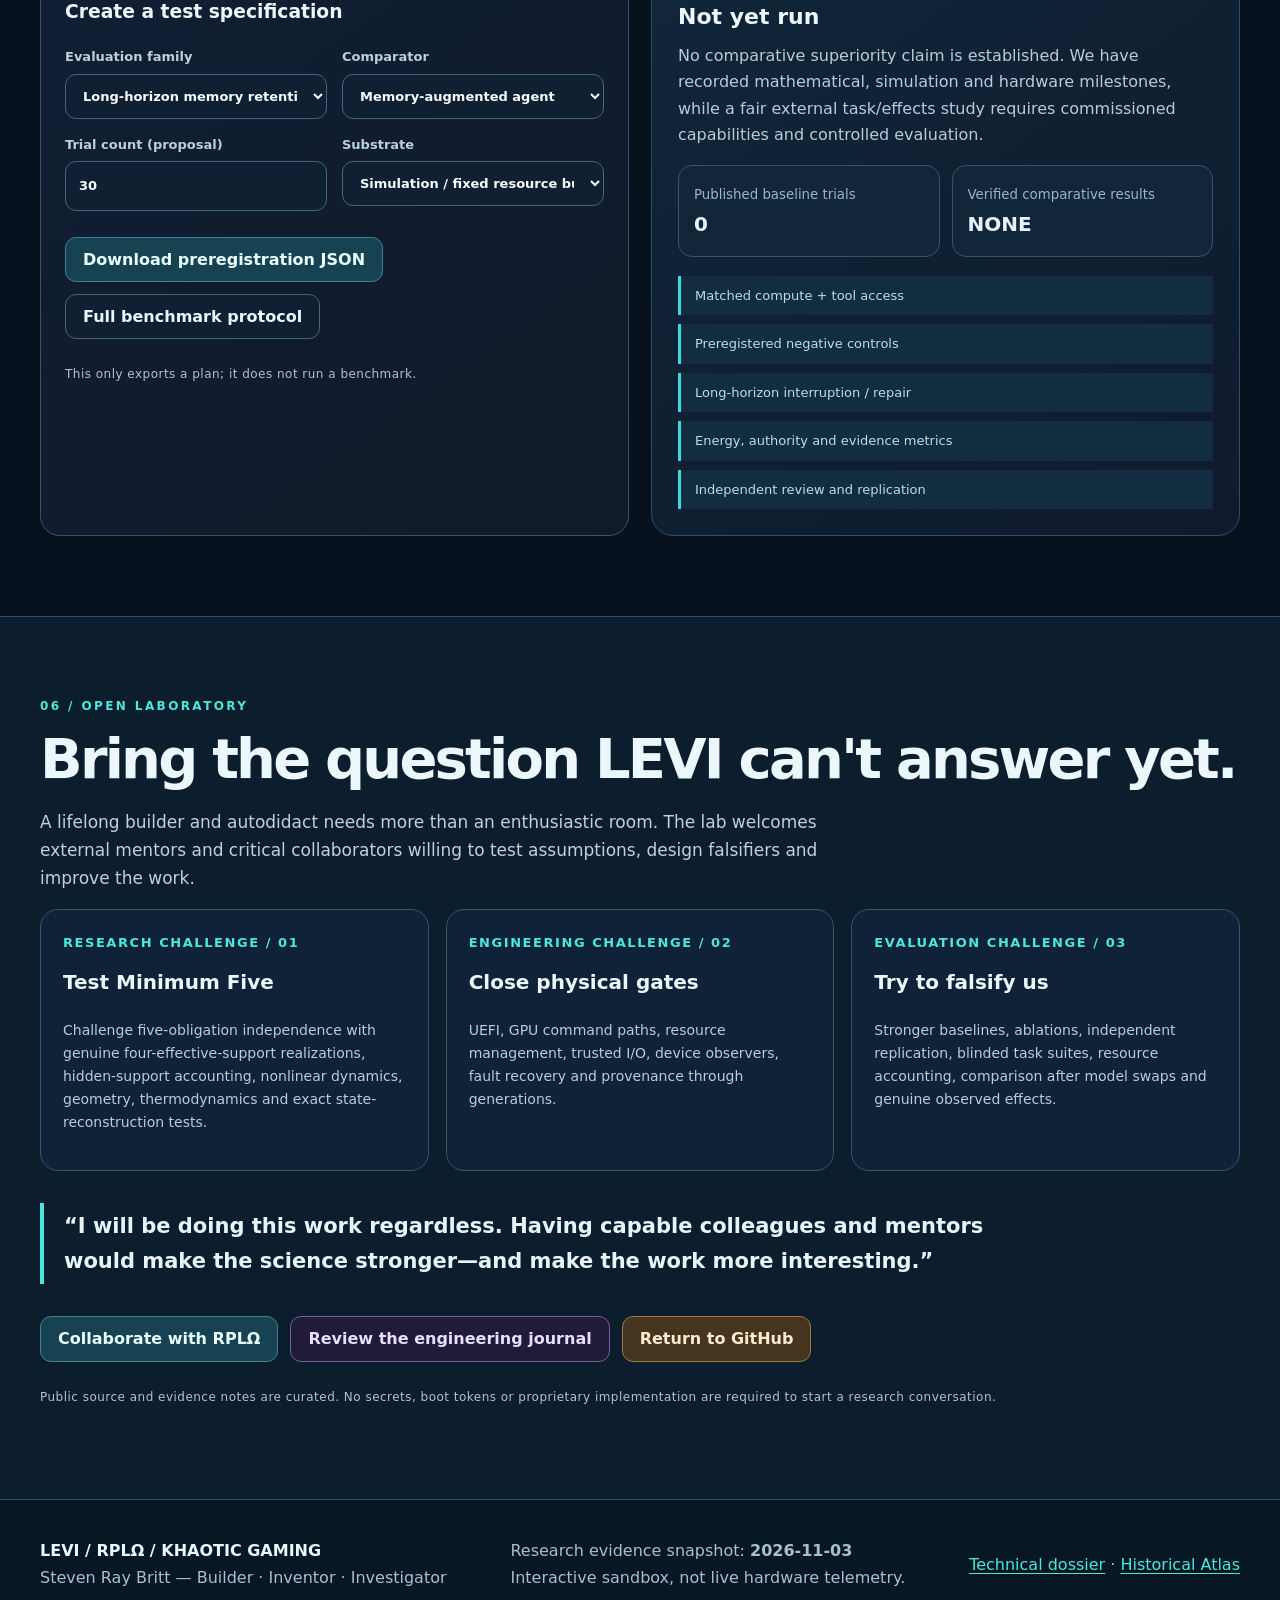
==== commit 9e7dc0cd: "design(ip): add research vault and replace public equation panel with protected five-role atlas" ====
--- a/docs/index.html
+++ b/docs/index.html
@@ -133,7 +133,7 @@
 <div class="navin">
 <a class="brand" href="#top">KHAOTIC<span> / LEVI</span></a>
 <div class="navlinks">
-<a href="#origin">Thesis</a><a href="#media">Chassis</a><a href="#evidence">Evidence</a><a href="#lab">5FRE Lab</a><a href="#benchmarks">Benchmark</a><a href="#openlab">Open Lab</a>
+<a href="#origin">Thesis</a><a href="#vault">Research Vault</a><a href="#media">Chassis</a><a href="#evidence">Evidence</a><a href="#lab">5FRE Lab</a><a href="#benchmarks">Benchmark</a><a href="#openlab">Open Lab</a>
 </div>
 </div>
 </nav>
@@ -146,7 +146,7 @@
 <p class="lead"><strong>Minimum Five is the foundation:</strong> ϕ emergence, τ ordering, ψ memory, χ coherence and Λ regulation. BHUAT proposes a mathematically realizable way reality can generate and sustain persistent structure. LEVI is our real experimental chassis for this five-field bodyhood program, with measurable developmental and physical research ahead.</p>
 <div class="actions">
 <a class="btn" href="#media">Meet the chassis &darr;</a>
-<a class="btn alt" href="#lab">Explore the equations &rarr;</a>
+<a class="btn alt" href="#lab">Explore the five roles &rarr;</a>
 <a class="btn gold" href="#openlab">Challenge the research &rarr;</a>
 </div>
 <div class="micro">Original research by Steven Ray Britt / Mr Khaotic · Khaotic Gaming LLC · Recursive Physics Lab</div>
@@ -166,7 +166,7 @@
 <div class="quote">“Five is not an arbitrary parameter count. It is the proposed minimum complete support for a persistent bounded recursive body—and the core of one way reality can work.”</div>
 <figure class="proof-art"><a href="https://github.com/K-haotic/K-haotic/blob/main/field-notes/MINIMUM_FIVE.md"><img src="https://raw.githubusercontent.com/K-haotic/K-haotic/main/assets/minimum-five-foundation.svg" loading="lazy" alt="Minimum Five: emergence phi, ordering tau, memory psi, coherence chi, regulation Lambda; three scoped mathematical results and the ongoing BHUAT physical theory research." /></a><figcaption>MINIMUM FIVE / ϕ → τ → ψ → χ → Λ. Exact local state minimality and conditional effective-support mathematics are established in their stated scopes. The broader physical account remains a research hypothesis. <a href="https://github.com/K-haotic/K-haotic/blob/main/field-notes/MINIMUM_FIVE.md">Inspect the proof map.</a></figcaption></figure>
 <div class="row">
-<div class="panel"><div class="label">THE PENTADIC FOUNDATION</div><h3>X = (ϕ, τ, ψ, χ, Λ)</h3><p>Five effective obligations: emergence, ordering, memory, coherence and regulation. The ordered operator has a scoped <strong>exact local state-dimension minimum of five</strong>; declared independent-support minimum-five is machine-checked. No four-field shorthand replaces the body law.</p><a href="https://github.com/K-haotic/K-haotic/blob/main/field-notes/MINIMUM_FIVE.md">Read the Minimum-Five proof and theory &rarr;</a></div>
+<div class="panel"><div class="label">THE PENTADIC FOUNDATION</div><h3>ϕ · τ · ψ · χ · Λ</h3><p>Five effective obligations: emergence, ordering, memory, coherence and regulation. The ordered operator has a scoped <strong>exact local state-dimension minimum of five</strong>; declared independent-support minimum-five is machine-checked. No four-field shorthand replaces the body law.</p><a href="https://github.com/K-haotic/K-haotic/blob/main/field-notes/MINIMUM_FIVE.md">Read the Minimum-Five proof and theory &rarr;</a></div>
 <div class="panel"><div class="label">ONE POSSIBLE GENERATIVE ACCOUNT OF REALITY</div><h3>Mathematics → bodies → physical tests</h3><p>BHUAT proposes how recursive dynamics could produce persistent bounded structure. LEVI investigates a physical realization of the five-field law. History, lineage, resources and evidence are additional support and accountability records, <strong>not a four-field replacement</strong>.</p><a href="https://github.com/K-haotic/K-haotic/blob/main/field-notes/LEVI.md">Explore LEVI and physical realization &rarr;</a></div>
 </div>
 <div class="statbar" aria-label="Foundational Minimum Five and recorded engineering milestones">
@@ -178,6 +178,17 @@
 </div>
 </div>
 </section>
+<section id="vault" style="background:linear-gradient(140deg,#0b1c2c,#1b1a30);border-top:1px solid #2e5168;border-bottom:1px solid #2e5168">
+<div class="shell"><p class="kicker">Public research / protected implementation</p>
+<h2 class="section-title">THE VISION IS PUBLIC.<br>THE DERIVATIONS ARE PROTECTED.</h2>
+<p class="section-intro"><strong>Minimum Five is foundational.</strong> Our public record retains BHUAT's proposed account of reality, all five constitutional roles, theorem outcomes and scopes, dated experiments, LEVI milestones and the scientific challenges. Exact update rules, coefficients, Jacobian factors and proof implementations are intentionally withheld from this public release.</p>
+<figure class="proof-art"><img src="https://raw.githubusercontent.com/K-haotic/K-haotic/main/assets/khaotic-research-vault.svg" loading="lazy" alt="Public Minimum Five research and privately held proprietary mathematical constructions."/><figcaption>PUBLIC / THEOREM CONCLUSIONS AND ENGINEERING EVIDENCE. PRIVATE / OPERATOR EQUATIONS, DERIVATIONS, PROOF IMPLEMENTATIONS.</figcaption></figure>
+<div class="row">
+<div class="panel"><div class="label">THE RESEARCH IS NOT DILUTED</div><h3>One proposed way reality can work.</h3><p>Minimum Five, five named obligations, scoped exact mathematical results and ongoing physical tests remain public. The wider interpretation stays an open, serious scientific hypothesis.</p><a href="https://github.com/K-haotic/K-haotic/blob/main/field-notes/MINIMUM_FIVE.md">Minimum-Five dossier &rarr;</a></div>
+<div class="panel"><div class="label">ORIGINAL MATHEMATICS UNDER CUSTODY</div><h3>Protected methods. Real intellectual property.</h3><p>The exact implementation remains in private source. Collaborators can request a scoped technical review; earlier publicly committed Git revisions may still retain historical disclosures.</p><a href="https://github.com/K-haotic/K-haotic/blob/main/field-notes/RESEARCH_ACCESS.md">Research access and redaction policy &rarr;</a></div>
+</div>
+<div class="actions"><a class="btn" href="mailto:admin@khaotic.ai?subject=Confidential%20BHUAT%20Research%20Review">Explore collaboration</a><a class="btn alt" href="https://github.com/K-haotic/K-haotic/blob/main/field-notes/RESEARCH_ACCESS.md">Disclosure policy</a></div>
+</div></section>
 <section id="media" style="background:#091a2c;border-top:1px solid #214458;border-bottom:1px solid #214458">
 <div class="shell">
 <p class="kicker">02 / Authentic chassis / motion story</p>
@@ -217,30 +228,19 @@
 <div class="actions"><a class="btn ghost" href="./data/evidence.json">Machine-readable evidence JSON &rarr;</a><a class="btn ghost" href="https://github.com/K-haotic/K-haotic/blob/main/field-notes/LEVI_JOURNAL.md">Engineering journal &rarr;</a></div>
 </div>
 </section>
-<section id="lab" style="background:linear-gradient(150deg,#081827,#141c35);border-top:1px solid #24455e;border-bottom:1px solid #24455e">
-<div class="shell">
-<p class="kicker">04 / Interactive computational-body laboratory</p><h2 class="section-title">Touch the five-field recurrence.</h2>
-<p class="section-intro">Change the illustrative parameters and initial conditions of a five-state ordered recurrence. The plot is calculated locally in your browser; it never sends data to the LEVI chassis and does not claim to reproduce a physical experiment.</p>
-<div class="lab">
-<div class="lab-grid">
-<div>
-<div class="canvas-wrap"><canvas id="modelCanvas" role="img" aria-label="Five-field illustrative recurrence plot for emergence, structure, memory, context and regulation over 240 steps">A five-field time-series plot appears here when JavaScript is enabled.</canvas></div>
-<div class="values" id="fieldValues" aria-label="Five-field values at the selected time step"></div>
-</div>
-<div class="controls">
-<div><div class="label">USER-ADJUSTABLE MODEL PARAMETERS</div><p class="micro">Values here are illustrative, not calibrated LEVI physical telemetry.</p></div>
-<div class="control"><label for="parameterA">Nonlinearity a <output id="aRead">1.40</output></label><input id="parameterA" type="range" min="0.80" max="1.90" step="0.05" value="1.40"></div>
-<div class="control"><label for="parameterK">Coupling k₁ <output id="kRead">0.075</output></label><input id="parameterK" type="range" min="0" max="0.15" step="0.005" value="0.075"></div>
-<div class="control"><label for="initialPhi">Initial ϕ <output id="phiRead">0.10</output></label><input id="initialPhi" type="range" min="-0.6" max="0.6" step="0.05" value="0.10"></div>
-<div class="control"><label for="timeStep">Inspect step <output id="timeRead">120</output></label><input id="timeStep" type="range" min="0" max="240" step="1" value="120"></div>
-<div class="actions"><button class="btn ghost" id="resetModel" type="button">Reset lab</button></div>
-</div>
-</div>
-<div class="note"><b>FIVE IS STRUCTURAL, NOT DECORATIVE.</b> This local sandbox implements one illustrative <strong>five-state sequential map</strong> with example parameters. It does not replace the Minimum-Five proofs, hidden-support analysis, hybrid guard/vent rules, physical calibration or LEVI body history. The plot is not live telemetry. <a href="https://github.com/K-haotic/K-haotic/blob/main/field-notes/MINIMUM_FIVE.md">Read the exact scoped minimum-five theorem and the physical hypothesis.</a></div>
-<div class="inline-code" style="margin-top:18px">ϕ′ = 1 − aϕ² + k₁Λ &nbsp;→&nbsp; τ′ = c₁ϕ′ + (1−c₁)τ &nbsp;→&nbsp; ψ′ = c₂τ′ + (1−c₂)ψ &nbsp;→&nbsp; χ′ = c₃ψ′ + (1−c₃)χ &nbsp;→&nbsp; Λ′ = c₄χ′ − dΛ</div>
-</div>
-</div>
-</section>
+<section id="lab" style="background:linear-gradient(150deg,#081827,#141c35);border-top:1px solid #24455e;border-bottom:1px solid #24455e"><div class="shell">
+<p class="kicker">Interactive / public five-role atlas</p><h2 class="section-title">Five essential roles. One protected constitution.</h2>
+<p class="section-intro">Explore five generic visual signal channels for <b>ϕ emergence, τ ordering, ψ memory, χ coherence and Λ regulation</b>. <strong>This display does not implement the canonical 5FRE recurrence, disclose its parameters, reproduce physical telemetry or predict LEVI behavior.</strong></p>
+<div class="lab"><div class="lab-grid"><div><div class="canvas-wrap"><canvas id="modelCanvas" role="img" aria-label="Five generic illustrated visual wave channels, not the protected BHUAT or Five-Field Recursion Engine">Five conceptual role signals appear when JavaScript is enabled.</canvas></div><div class="values" id="fieldValues" aria-label="Illustrative display readings"></div></div>
+<div class="controls"><div><div class="label">DISPLAY-ONLY VISUALIZATION CONTROLS</div><p class="micro">These adjust generic animation—not the original mathematical model.</p></div>
+<div class="control"><label for="visualTempo">Display motion <output id="tempoRead">1.00</output></label><input id="visualTempo" type="range" min="0.50" max="2.00" step="0.05" value="1.00"></div>
+<div class="control"><label for="visualMix">Visual contrast <output id="mixRead">0.70</output></label><input id="visualMix" type="range" min="0.10" max="1.00" step="0.05" value="0.70"></div>
+<div class="control"><label for="visualPhase">Display phase <output id="phaseRead">0.00</output></label><input id="visualPhase" type="range" min="-3.00" max="3.00" step="0.10" value="0.00"></div>
+<div class="control"><label for="timeStep">Inspect visual frame <output id="timeRead">120</output></label><input id="timeStep" type="range" min="0" max="240" step="1" value="120"></div>
+<div class="actions"><button class="btn ghost" id="resetModel" type="button">Reset conceptual atlas</button></div></div></div>
+<div class="note"><b>ACTUAL IMPLEMENTATION REDACTION:</b> This website contains no canonical recurrence, coefficient tables or proprietary proof construction. The five tracks are generic, decorative waveforms—not 5FRE simulations, real LEVI telemetry, measurements, or benchmarks. <a href="https://github.com/K-haotic/K-haotic/blob/main/field-notes/RESEARCH_ACCESS.md">Disclosure policy.</a></div>
+<div class="inline-code" style="margin-top:18px;display:flex;align-items:center;justify-content:space-between;gap:14px;flex-wrap:wrap"><span><strong>ϕ · τ · ψ · χ · Λ</strong> / FIVE CONSTITUTIVE ROLES</span><span style="font-weight:800;color:#eec17b">[REDACTED — CANONICAL UPDATE OPERATOR / PRIVATE]</span></div>
+</div></div></section>
 <section id="benchmarks">
 <div class="shell">
 <p class="kicker">05 / No leaderboard theater</p><h2 class="section-title">Define the experiment. Then measure.</h2>
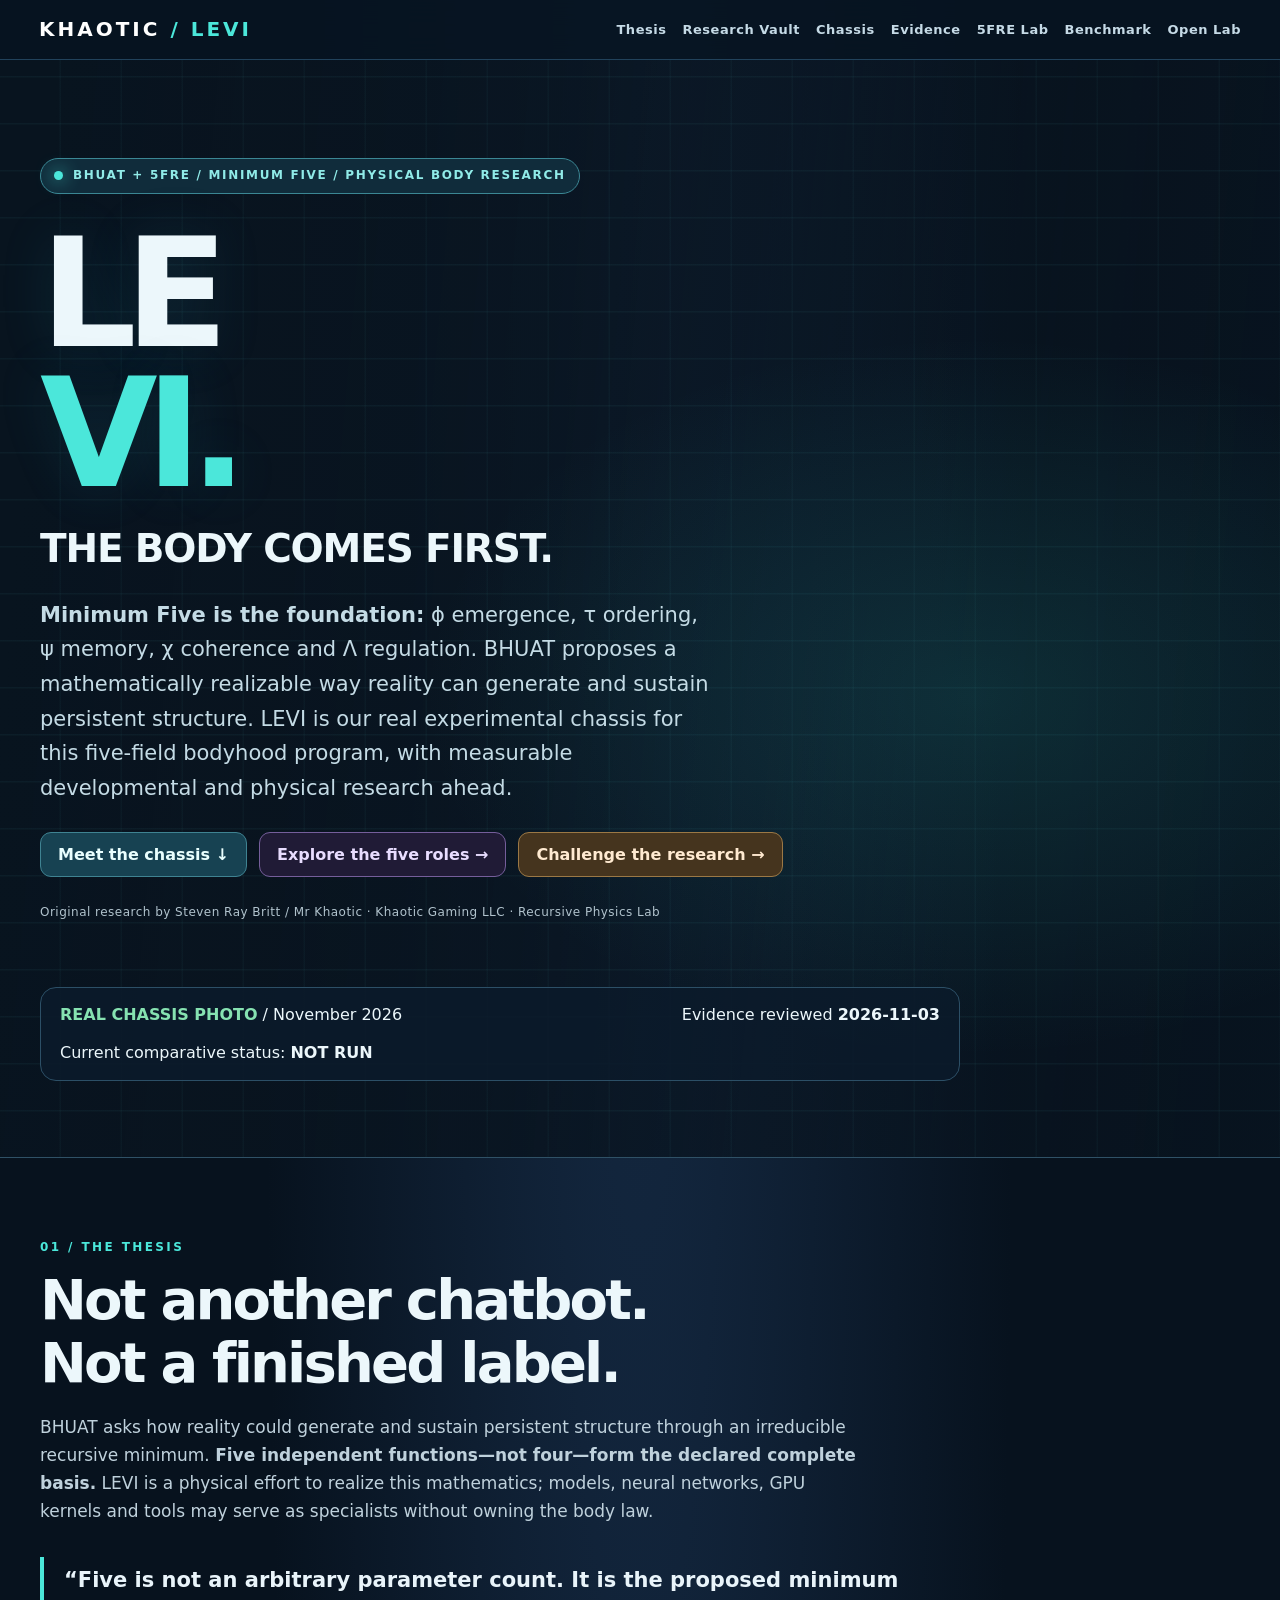
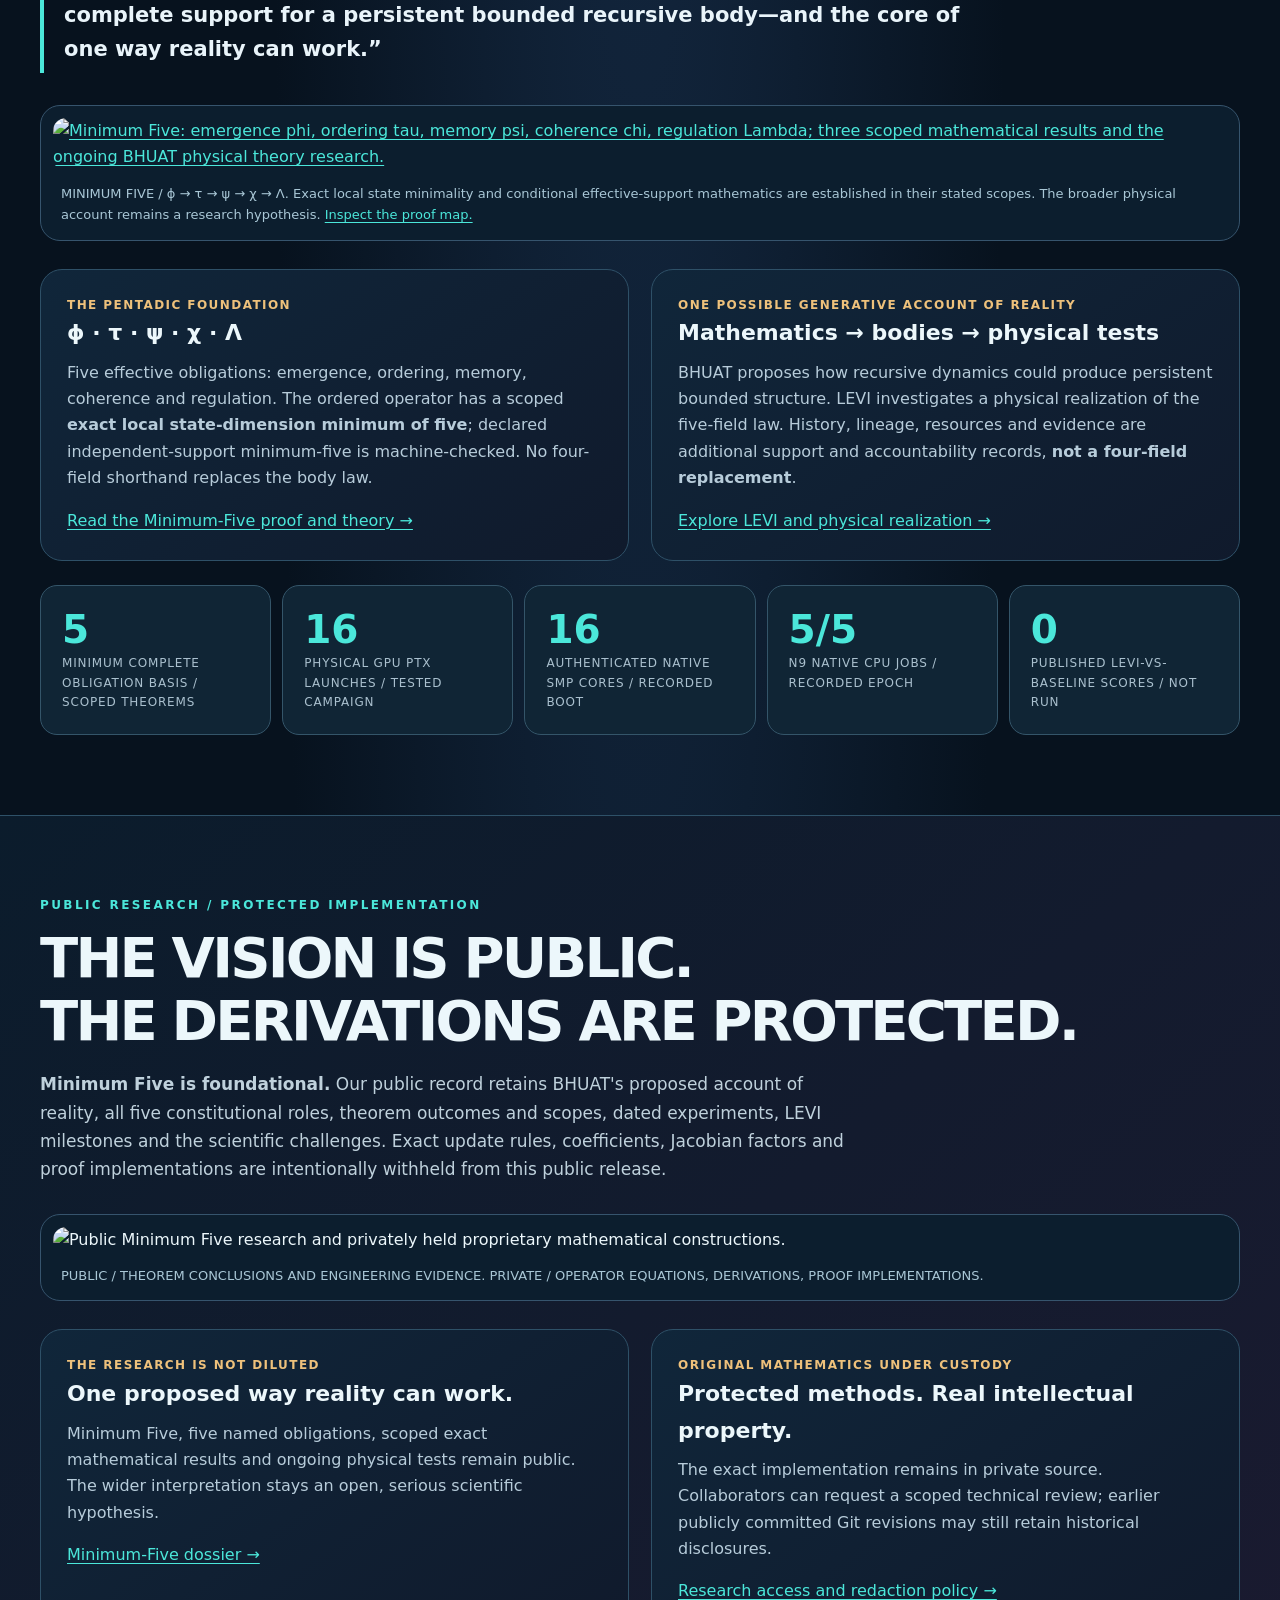
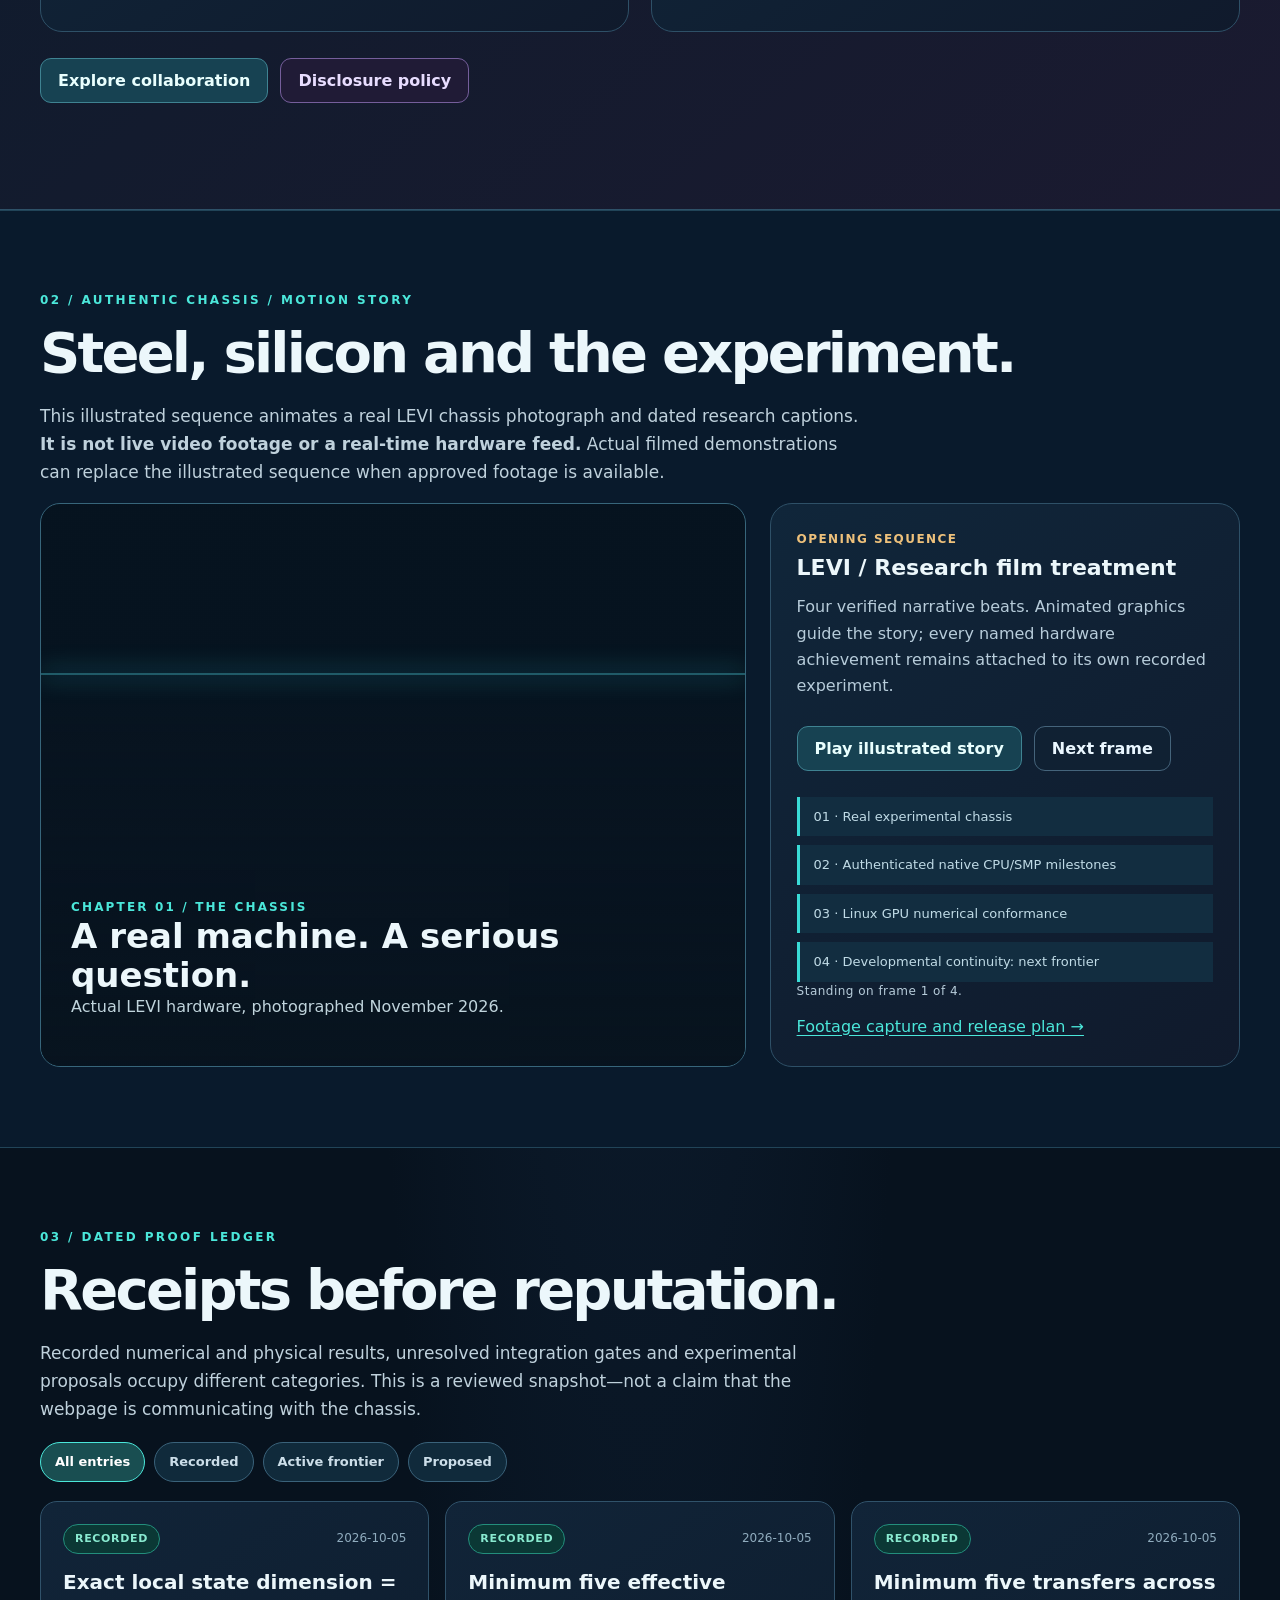
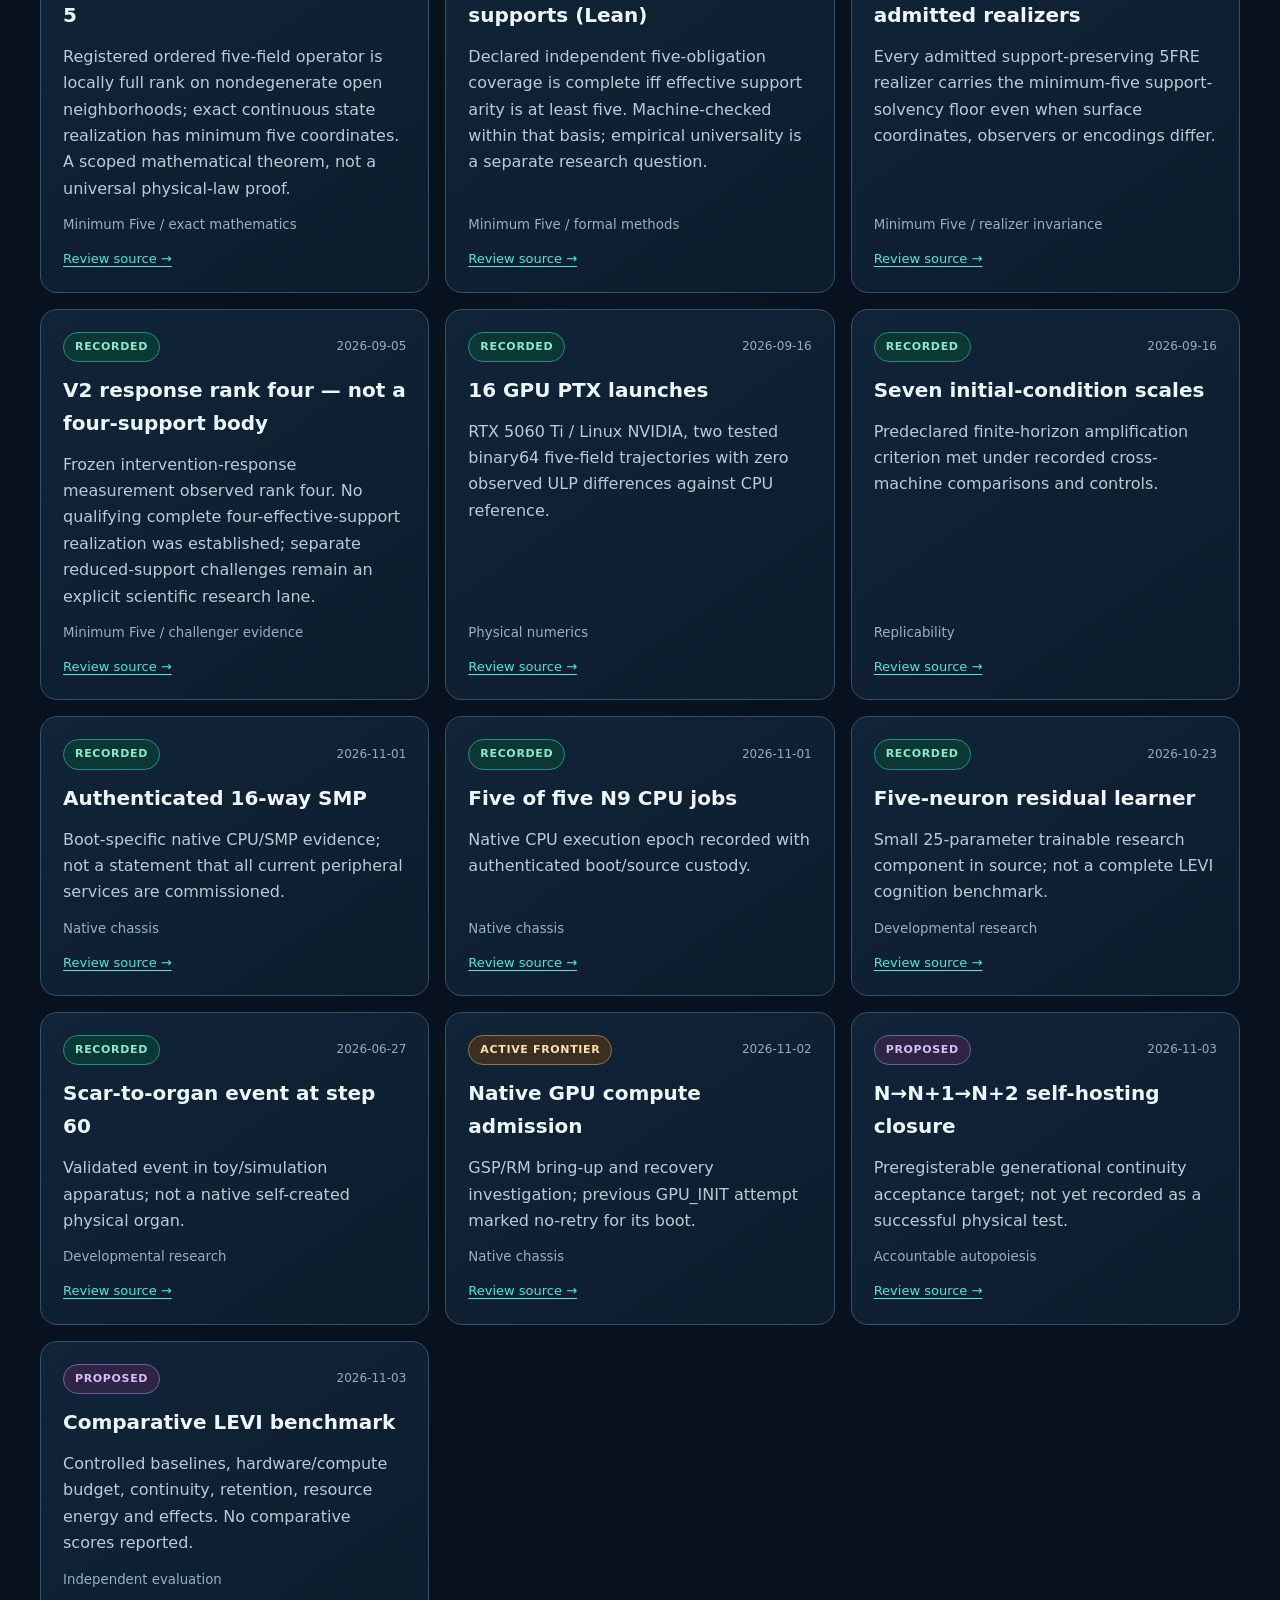
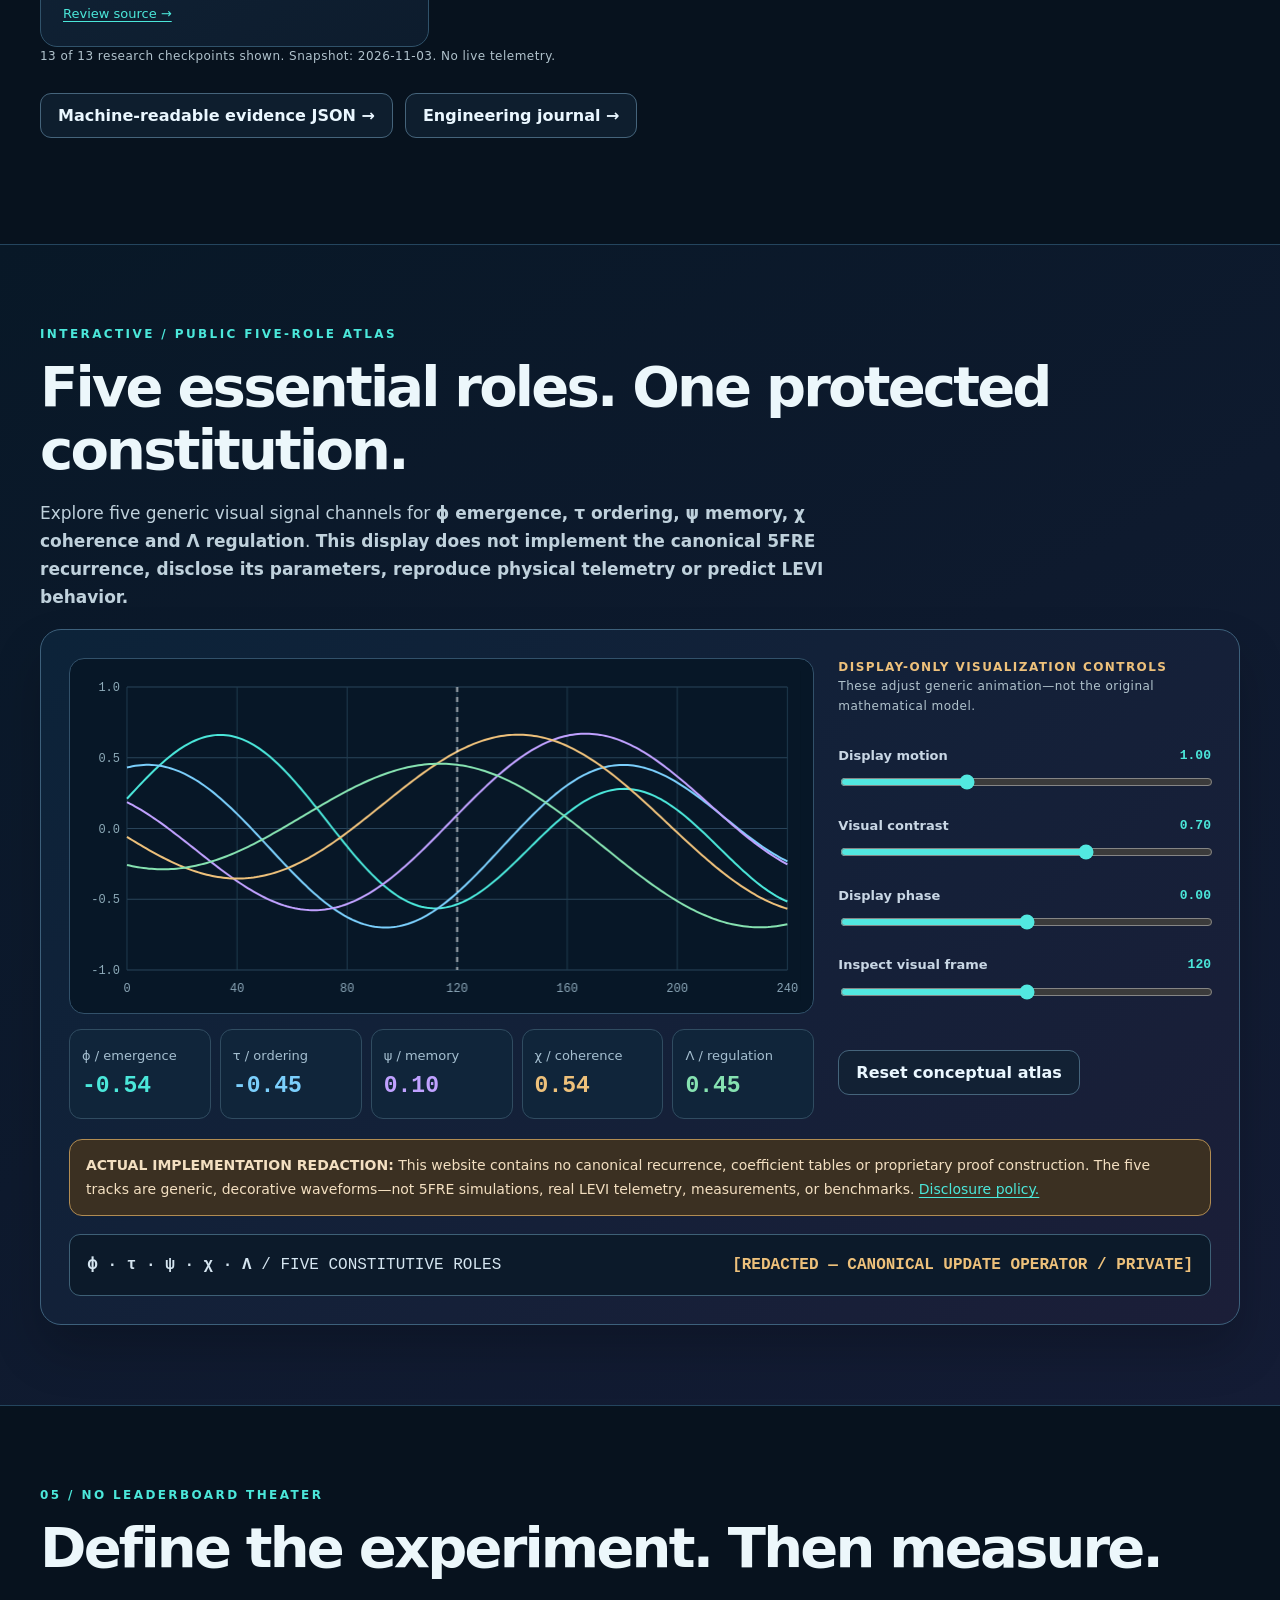
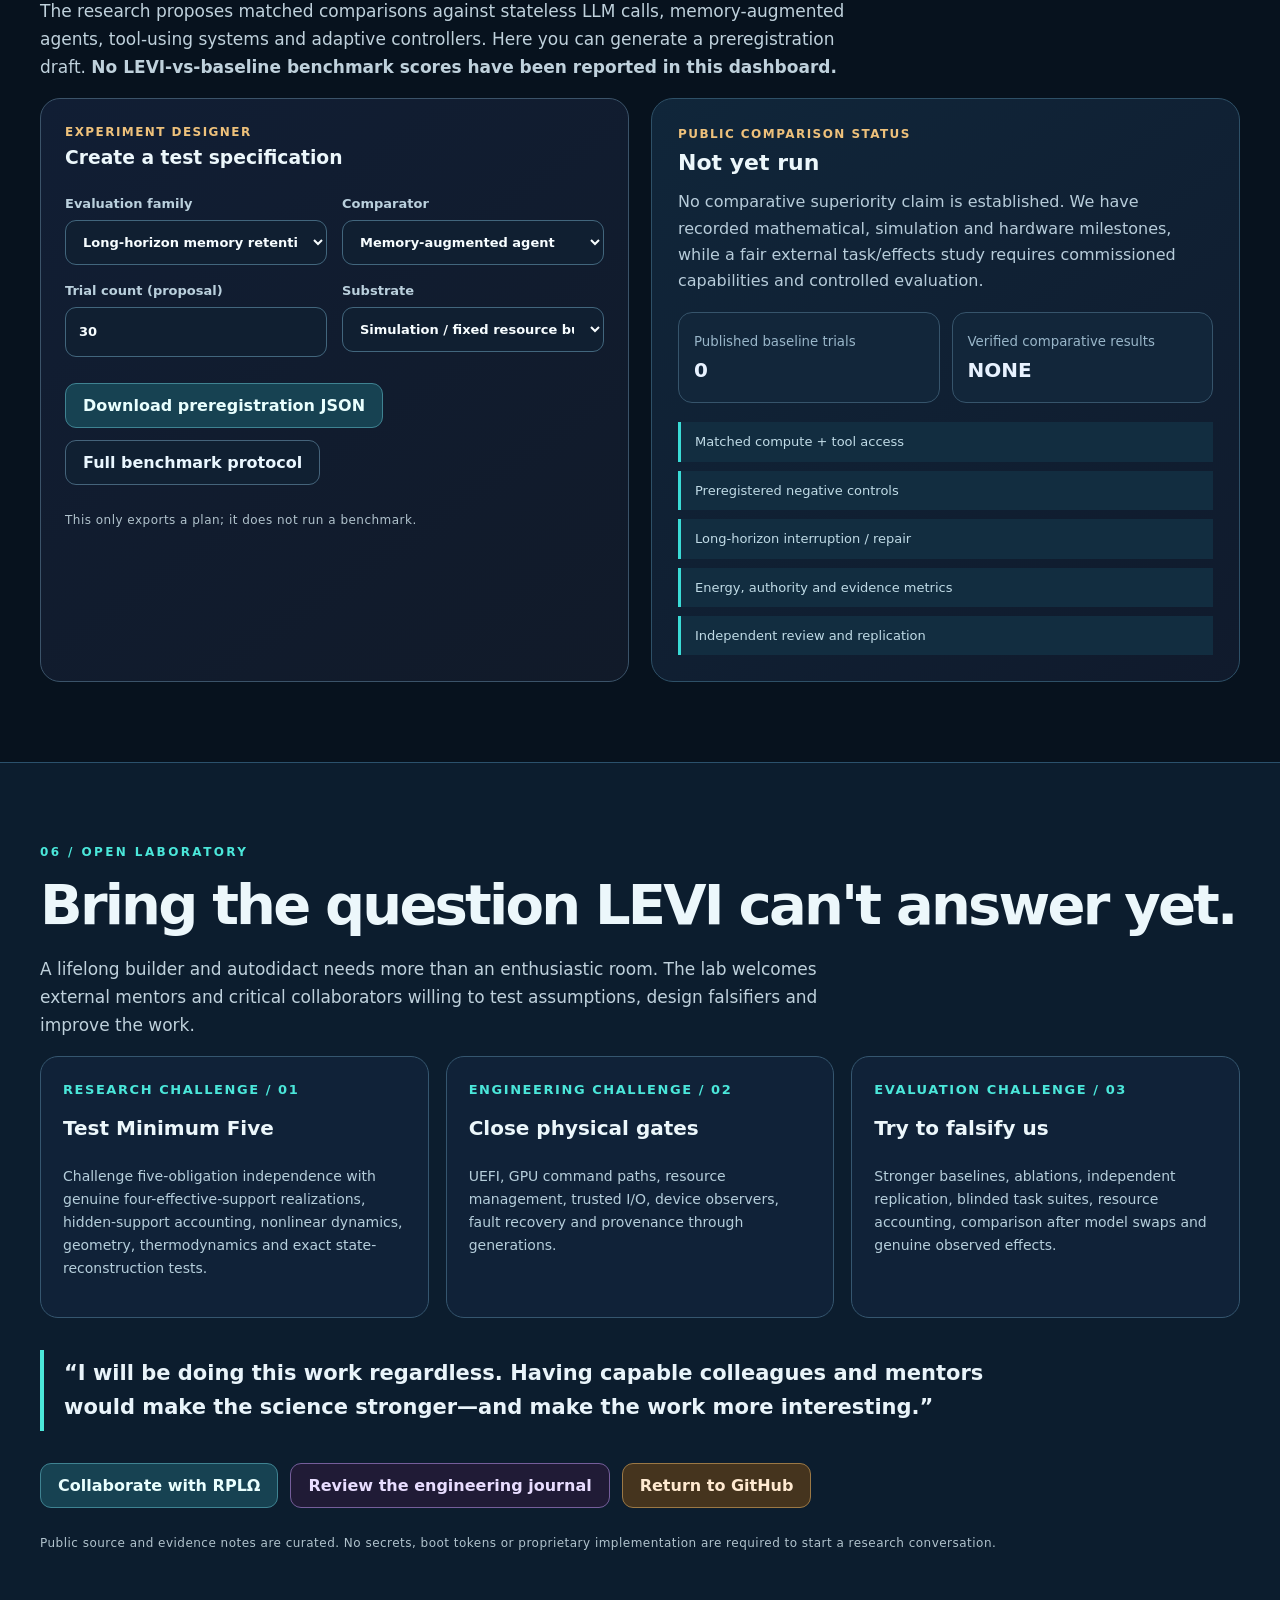
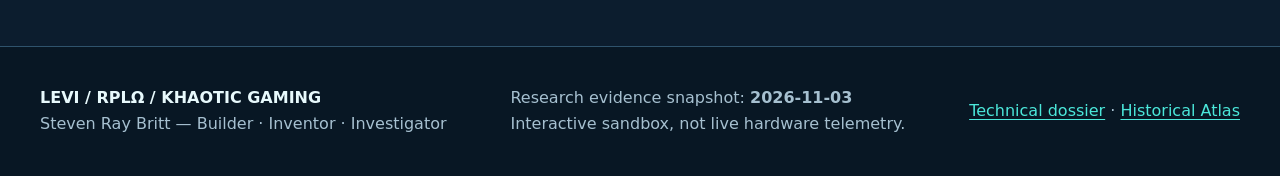
==== commit 6534f4a5: "fix(ip): remove all canonical recurrence JavaScript; implement display-only five-role visualization" ====
--- a/docs/index.html
+++ b/docs/index.html
@@ -335,46 +335,79 @@
 function renderEvidence(){const wrap=$("evidenceCards");wrap.replaceChildren();const filtered=records.filter(x=>activeFilter==="all"||x.stage===activeFilter);filtered.forEach(x=>wrap.appendChild(card(x)));$("filterCount").textContent=filtered.length+" of "+records.length+" research checkpoints shown. Snapshot: 2026-11-03. No live telemetry."; }
 document.querySelectorAll("[data-filter]").forEach(btn=>btn.addEventListener("click",()=>{activeFilter=btn.dataset.filter;document.querySelectorAll("[data-filter]").forEach(x=>x.setAttribute("aria-pressed",String(x===btn)));renderEvidence();}));
 async function hydrateEvidence(){try{const response=await fetch("./data/evidence.json",{cache:"no-store"});if(!response.ok)throw Error("no data");const json=await response.json();if(json.schema!=="khaotic.levi.public-evidence.v1"||!Array.isArray(json.records)||json.records.length<3)throw Error("schema");records=json.records.filter(x=>["recorded","frontier","proposed"].includes(x.stage));}catch(error){records=fallback;}renderEvidence();}
-const colors=["#4be7da","#7bcffc","#c0a1ff","#eec17b","#86e2b1"],labels=["ϕ","τ","ψ","χ","Λ"],keys=["phi","tau","psi","chi","lambda"];
-const canvas=$("modelCanvas"),ctx=canvas.getContext("2d");let series=[];
-function n(id){return Number($(id).value)}
-function simulate(){
-const a=n("parameterA"),k=n("parameterK");
-let s={phi:n("initialPhi"),tau:0,psi:0,chi:0,lambda:0};series=[Object.assign({},s)];
-for(let i=0;i<240;i++){
-const phi=1-a*s.phi*s.phi+k*s.lambda;
-const tau=.27*phi+.73*s.tau;
-const psi=.21*tau+.79*s.psi;
-const chi=.18*psi+.82*s.chi;
-const lambda=.13*chi-.30*s.lambda;
-s={phi,tau,psi,chi,lambda};
-if(keys.some(key=>!Number.isFinite(s[key])||Math.abs(s[key])>1e6)){s={phi:0,tau:0,psi:0,chi:0,lambda:0};}
-series.push(s);
+// PUBLIC CONCEPT DEMO — NOT 5FRE SOURCE OR AN OPERATOR REPLICA.
+// These independent waves have no causal connection to LEVI body dynamics.
+const colors=["#4be7da","#7bcffc","#c0a1ff","#eec17b","#86e2b1"];
+const labels=["ϕ","τ","ψ","χ","Λ"];
+const roleNames=["emergence","ordering","memory","coherence","regulation"];
+const canvas=$("modelCanvas"),ctx=canvas.getContext("2d");
+let series=[];
+function uiNumber(id){return Number($(id).value);}
+function renderConcept(){
+ const motion=uiNumber("visualTempo"),contrast=uiNumber("visualMix"),phase=uiNumber("visualPhase");
+ series=[];
+ for(let frame=0;frame<=240;frame++){
+  const row=labels.map((unused,i)=>{
+   // Generic educational waveform, explicitly unrelated to BHUAT mathematics.
+   const a=Math.sin((frame/(23+i*3))*motion + i*1.1 + phase);
+   const b=Math.cos((frame/(57+i*4))*motion + i*1.6 - phase);
+   return contrast*(a*.7+b*.3);
+  });
+  series.push(row);
+ }
+ $("tempoRead").textContent=motion.toFixed(2);
+ $("mixRead").textContent=contrast.toFixed(2);
+ $("phaseRead").textContent=phase.toFixed(2);
+ drawConcept();
 }
-$("aRead").textContent=a.toFixed(2);$("kRead").textContent=k.toFixed(3);$("phiRead").textContent=n("initialPhi").toFixed(2);draw();
+function drawConcept(){
+ const box=canvas.getBoundingClientRect(),w=Math.max(box.width,240),h=330;
+ const dpr=Math.min(devicePixelRatio||1,2);
+ canvas.width=Math.ceil(w*dpr);canvas.height=Math.ceil(h*dpr);ctx.setTransform(dpr,0,0,dpr,0,0);
+ ctx.clearRect(0,0,w,h);ctx.fillStyle="#071727";ctx.fillRect(0,0,w,h);
+ const l=45,top=16,bottom=31,right=13,plotW=w-l-right,plotH=h-top-bottom;
+ ctx.font="12px ui-monospace,monospace";ctx.lineWidth=1;ctx.textAlign="right";
+ for(let row=0;row<5;row++){
+  const y=top+row*plotH/4;
+  ctx.strokeStyle="#29445a";ctx.beginPath();ctx.moveTo(l,y);ctx.lineTo(w-right,y);ctx.stroke();
+  ctx.fillStyle="#8daab8";ctx.fillText((1-row*.5).toFixed(1),l-7,y+4);
+ }
+ for(let tick=0;tick<=6;tick++){
+  const x=l+tick*plotW/6;ctx.strokeStyle="#213d50";
+  ctx.beginPath();ctx.moveTo(x,top);ctx.lineTo(x,h-bottom);ctx.stroke();
+  ctx.fillStyle="#8ca7b8";ctx.textAlign="center";ctx.fillText(String(tick*40),x,h-9);
+ }
+ labels.forEach((unused,index)=>{
+  ctx.beginPath();
+  series.forEach((values,frame)=>{
+   const x=l+frame*plotW/240,y=top+(1-values[index])*plotH/2;
+   if(frame===0)ctx.moveTo(x,y);else ctx.lineTo(x,y);
+  });
+  ctx.strokeStyle=colors[index];ctx.lineWidth=2;ctx.stroke();
+ });
+ const frame=uiNumber("timeStep"),x=l+frame*plotW/240;
+ ctx.strokeStyle="#ffffff99";ctx.setLineDash([5,5]);ctx.beginPath();
+ ctx.moveTo(x,top);ctx.lineTo(x,h-bottom);ctx.stroke();ctx.setLineDash([]);
+ const values=$("fieldValues");values.replaceChildren();
+ roleNames.forEach((name,i)=>{
+  const item=document.createElement("div"),title=document.createElement("span"),value=document.createElement("strong");
+  title.textContent=labels[i]+" / "+name;value.style.color=colors[i];
+  value.textContent=series[frame][i].toFixed(2);item.append(title,value);values.appendChild(item);
+ });
+ $("timeRead").textContent=String(frame);
 }
-function draw(){
-const rect=canvas.getBoundingClientRect();const w=Math.max(rect.width,240),h=330;const dpr=Math.min(devicePixelRatio||1,2);canvas.width=Math.ceil(w*dpr);canvas.height=Math.ceil(h*dpr);ctx.setTransform(dpr,0,0,dpr,0,0);
-ctx.clearRect(0,0,w,h);ctx.fillStyle="#071727";ctx.fillRect(0,0,w,h);
-const l=47,top=18,bottom=31,right=14,plotW=w-l-right,plotH=h-top-bottom;
-const finite=series.flatMap(s=>keys.map(k=>s[k])).filter(Number.isFinite);const min=Math.min(-1.25,...finite),max=Math.max(1.25,...finite),range=max-min||1;
-ctx.font="12px ui-monospace,monospace";ctx.lineWidth=1;ctx.textAlign="right";
-for(let i=0;i<6;i++){const y=top+i*plotH/5;ctx.strokeStyle="#29435a";ctx.beginPath();ctx.moveTo(l,y);ctx.lineTo(w-right,y);ctx.stroke();ctx.fillStyle="#7f9caf";ctx.fillText((max-range*i/5).toFixed(1),l-7,y+4);}
-for(let i=0;i<7;i++){const x=l+i*plotW/6;ctx.strokeStyle="#213d50";ctx.beginPath();ctx.moveTo(x,top);ctx.lineTo(x,h-bottom);ctx.stroke();ctx.fillStyle="#8ca7b8";ctx.textAlign="center";ctx.fillText(String(Math.round(i*240/6)),x,h-10);}
-keys.forEach((key,ix)=>{ctx.beginPath();series.forEach((s,i)=>{const x=l+i*plotW/240,y=top+(max-s[key])*plotH/range;if(i===0)ctx.moveTo(x,y);else ctx.lineTo(x,y)});ctx.strokeStyle=colors[ix];ctx.lineWidth=ix===0?2.5:1.8;ctx.stroke();});
-const step=n("timeStep"),sx=l+step*plotW/240;ctx.strokeStyle="#ffffff88";ctx.setLineDash([5,5]);ctx.beginPath();ctx.moveTo(sx,top);ctx.lineTo(sx,h-bottom);ctx.stroke();ctx.setLineDash([]);
-const values=$("fieldValues");values.replaceChildren();keys.forEach((key,ix)=>{const item=document.createElement("div");const span=document.createElement("span");span.textContent=labels[ix]+" / "+key;const strong=document.createElement("strong");strong.style.color=colors[ix];strong.textContent=series[step][key].toFixed(3);item.append(span,strong);values.appendChild(item)});
-$("timeRead").textContent=String(step);
-}
-["parameterA","parameterK","initialPhi"].forEach(id=>$(id).addEventListener("input",simulate));
-$("timeStep").addEventListener("input",draw);
-$("resetModel").addEventListener("click",()=>{$("parameterA").value="1.40";$("parameterK").value="0.075";$("initialPhi").value="0.10";$("timeStep").value="120";simulate()});
-window.addEventListener("resize",()=>{if(series.length)draw()});
+["visualTempo","visualMix","visualPhase"].forEach(id=>$(id).addEventListener("input",renderConcept));
+$("timeStep").addEventListener("input",drawConcept);
+$("resetModel").addEventListener("click",()=>{
+ $("visualTempo").value="1.00";$("visualMix").value="0.70";
+ $("visualPhase").value="0.00";$("timeStep").value="120";renderConcept();
+});
+window.addEventListener("resize",()=>{if(series.length)drawConcept()});
 $("exportProtocol").addEventListener("click",()=>{
 const plan={schema:"khaotic.levi.benchmark.preregistration.v1",created_at:new Date().toISOString(),status:"PROPOSAL_NOT_RUN",owner:"Unassigned / independent review invited",research_question:"Does accountable recursive-body architecture provide measured benefits beyond matched conventional baselines?",family:$("evalFamily").value,baseline:$("evalBaseline").value,substrate:$("evalSubstrate").value,trial_count:Math.max(3,Math.min(1000,Number($("evalTrials").value)||30)),body_configuration:"To be recorded and frozen before run",source_revision:"To be pinned",matching_conditions:["compute budget","tools","data access","time","model/controller versions"],controls:["negative controls","ablations","independent acceptance evaluation"],metrics:["task effects","retention","continuity","evidence completeness","recovery","resource/energy cost","authority violations"],results:null,notes:"This template is not a result. See public LEVI_BENCHMARKS.md for full protocol."};
 const blob=new Blob([JSON.stringify(plan,null,2)+"\n"],{type:"application/json"});const url=URL.createObjectURL(blob);const a=document.createElement("a");a.href=url;a.download="levi-preregistration-proposal.json";document.body.appendChild(a);a.click();a.remove();setTimeout(()=>URL.revokeObjectURL(url),1000);$("exportMessage").textContent="Downloaded an unrun benchmark proposal. No data uploaded.";
 });
-hydrateEvidence();simulate();
+hydrateEvidence();renderConcept();
 })();
 </script>
 </body>
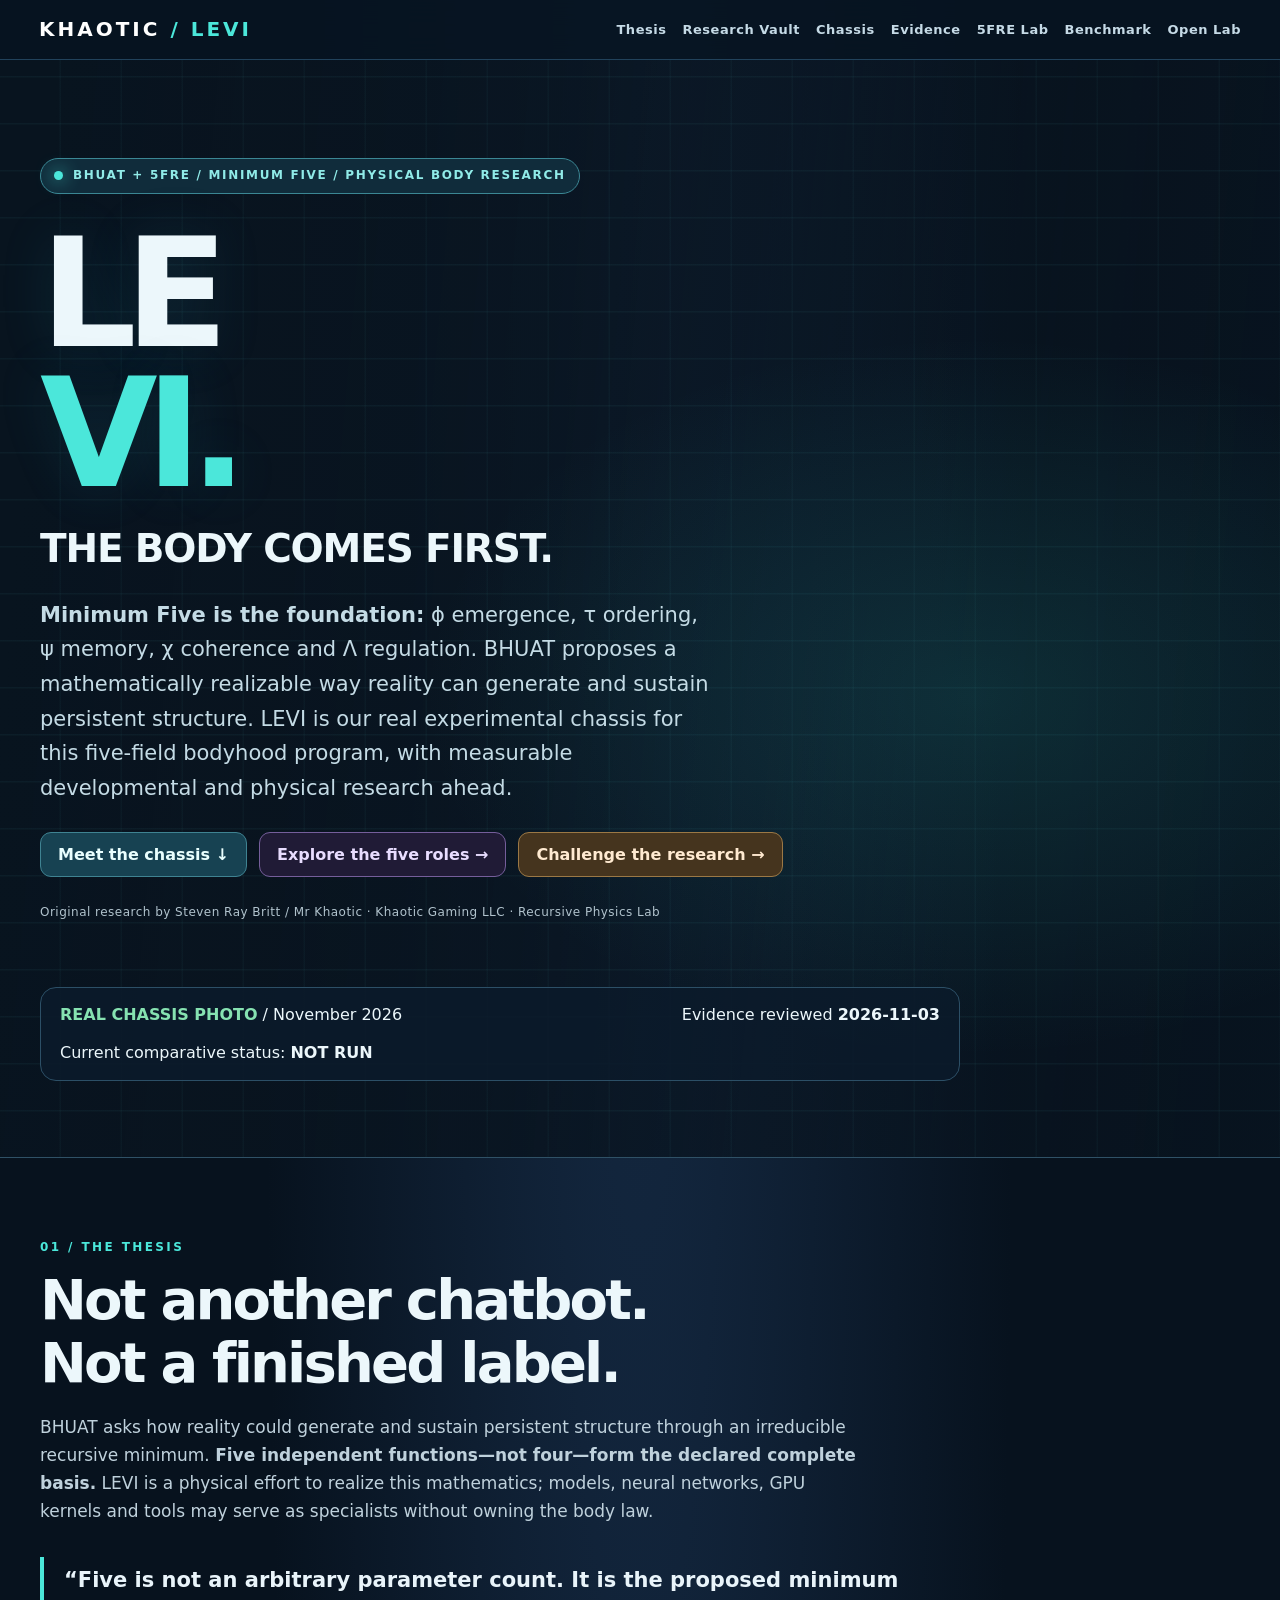
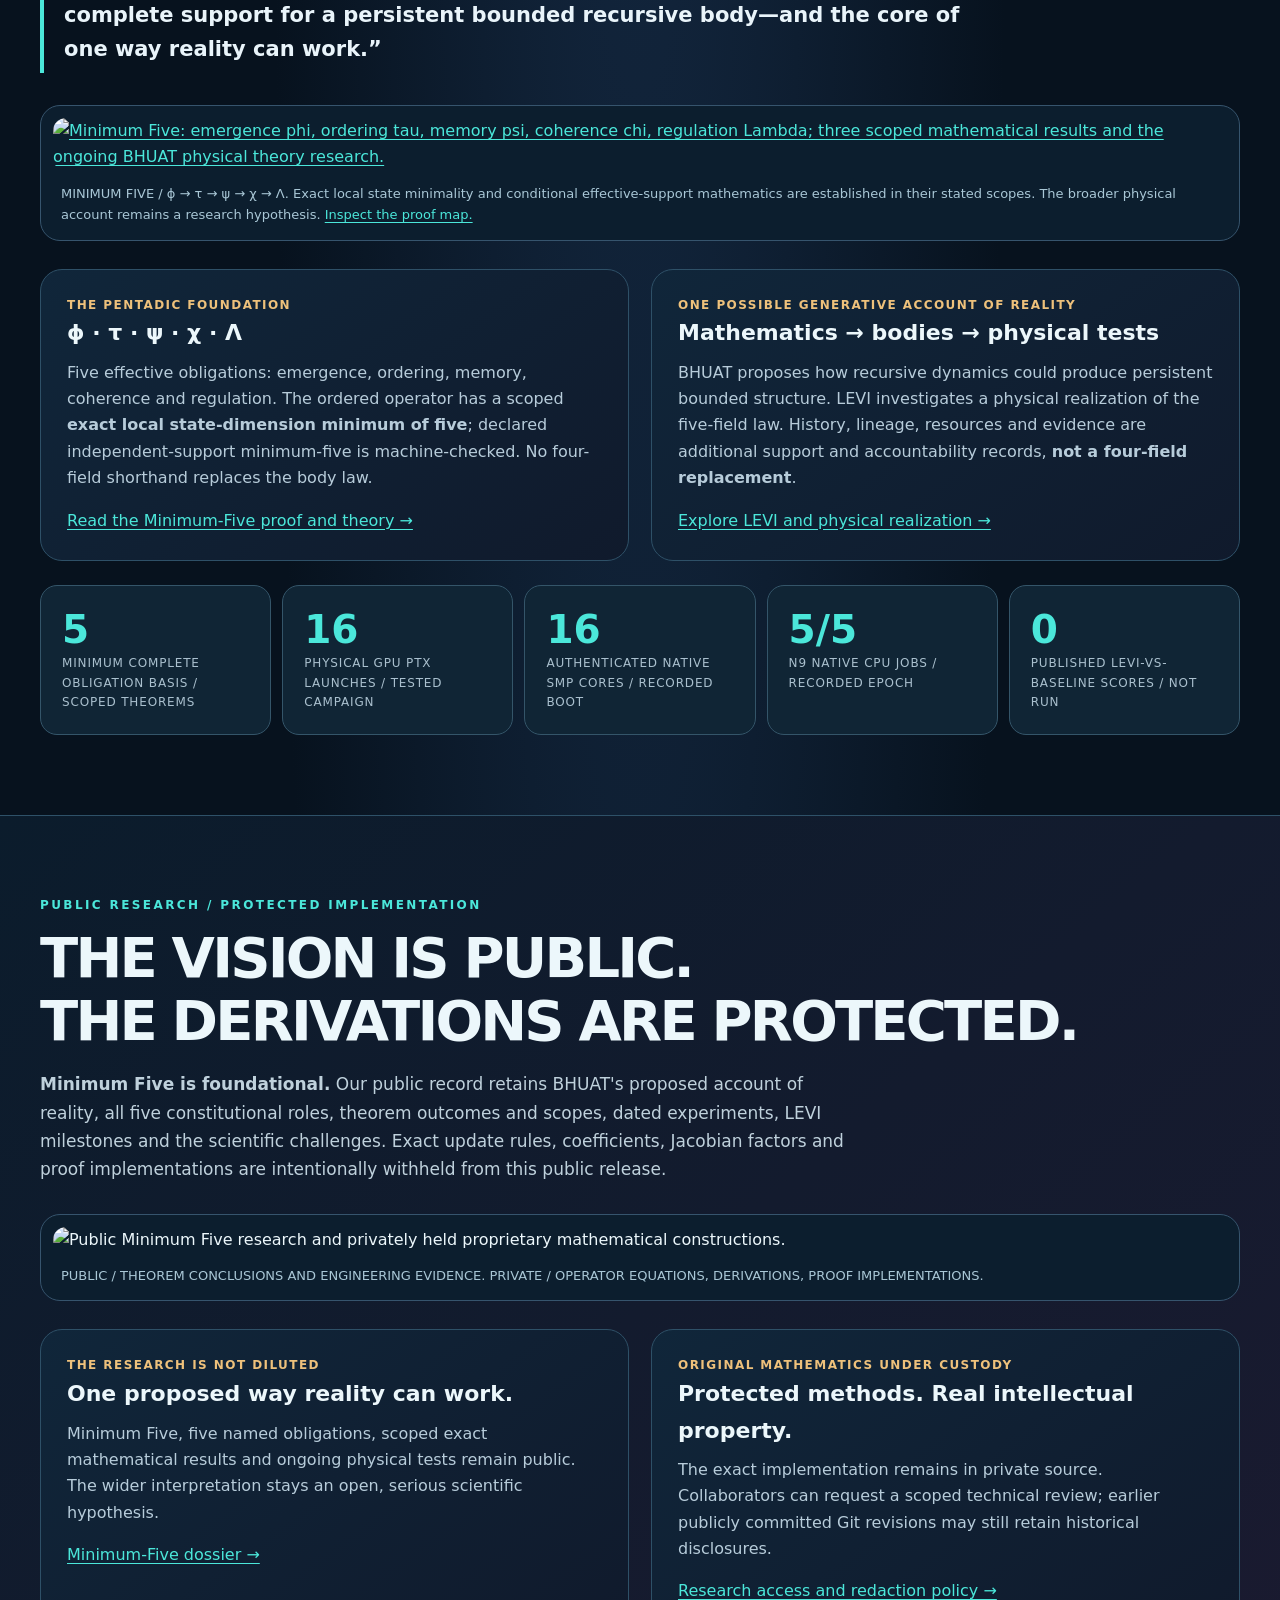
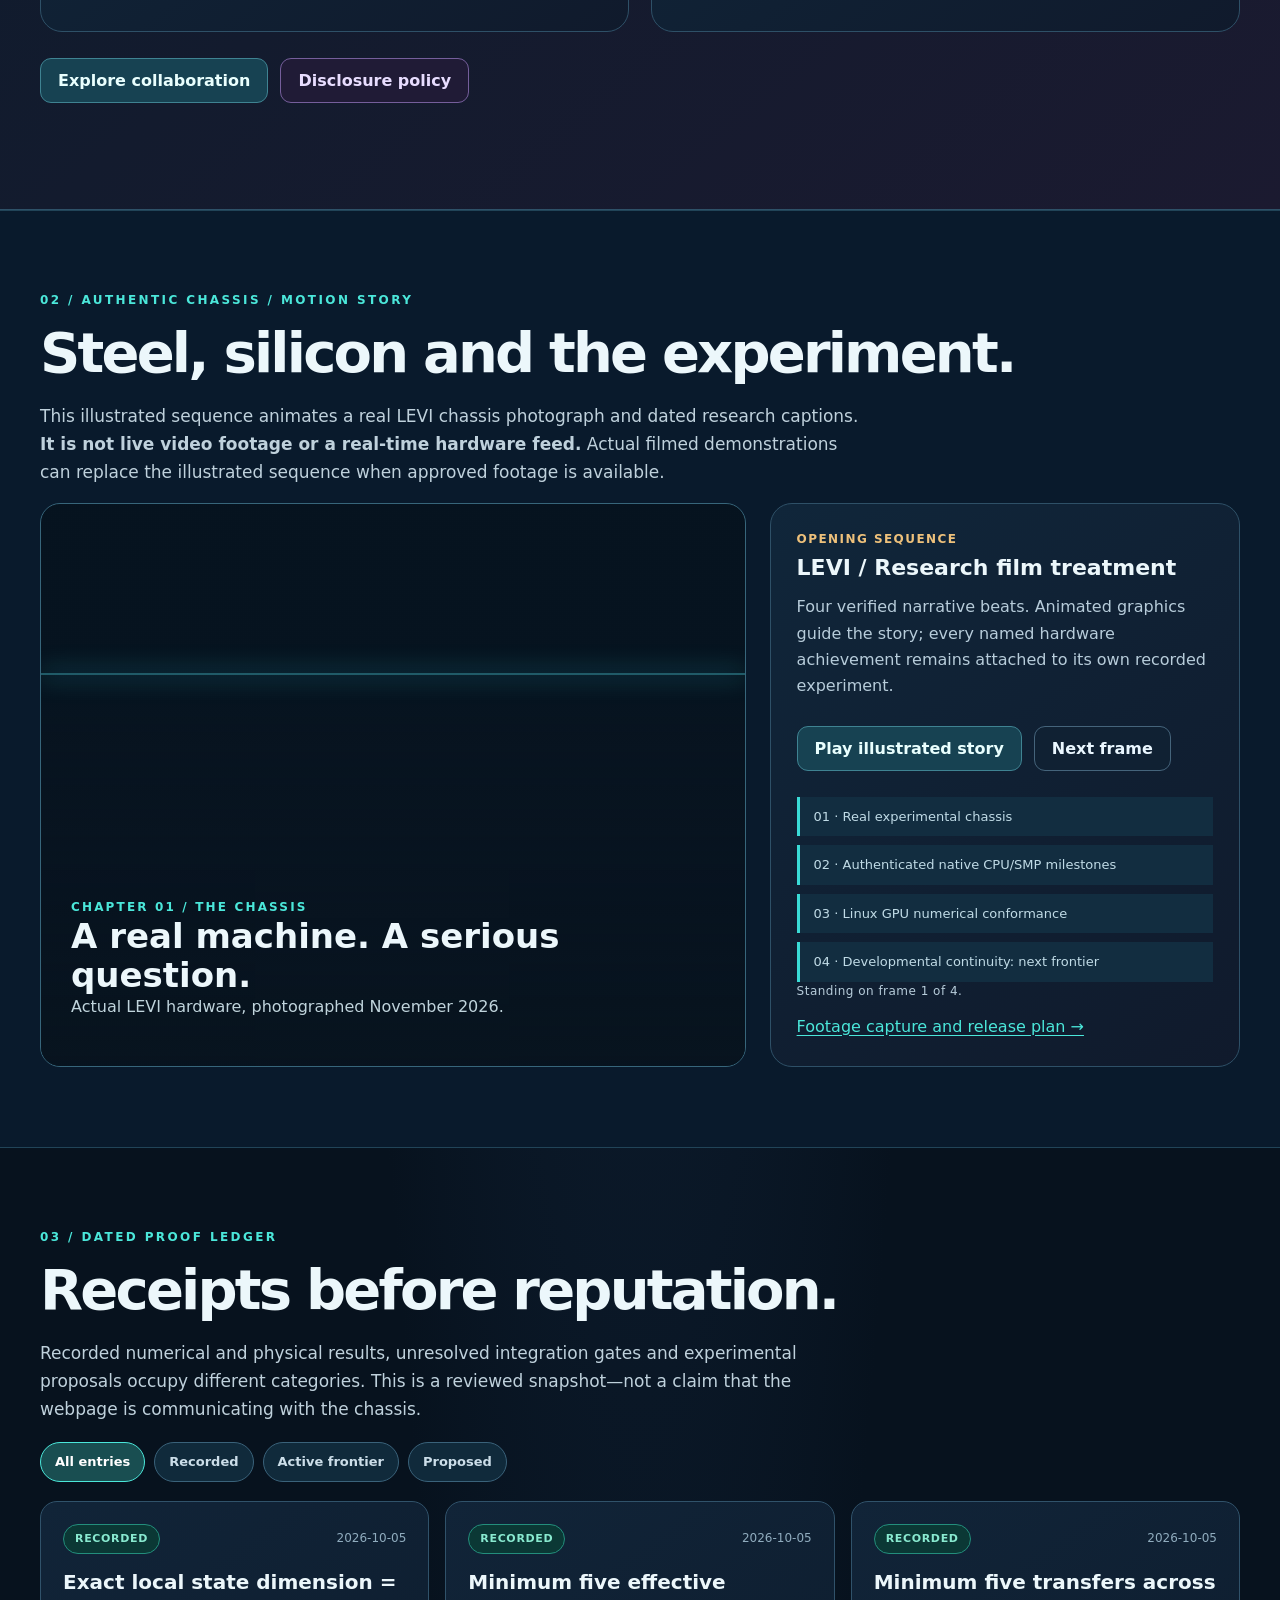
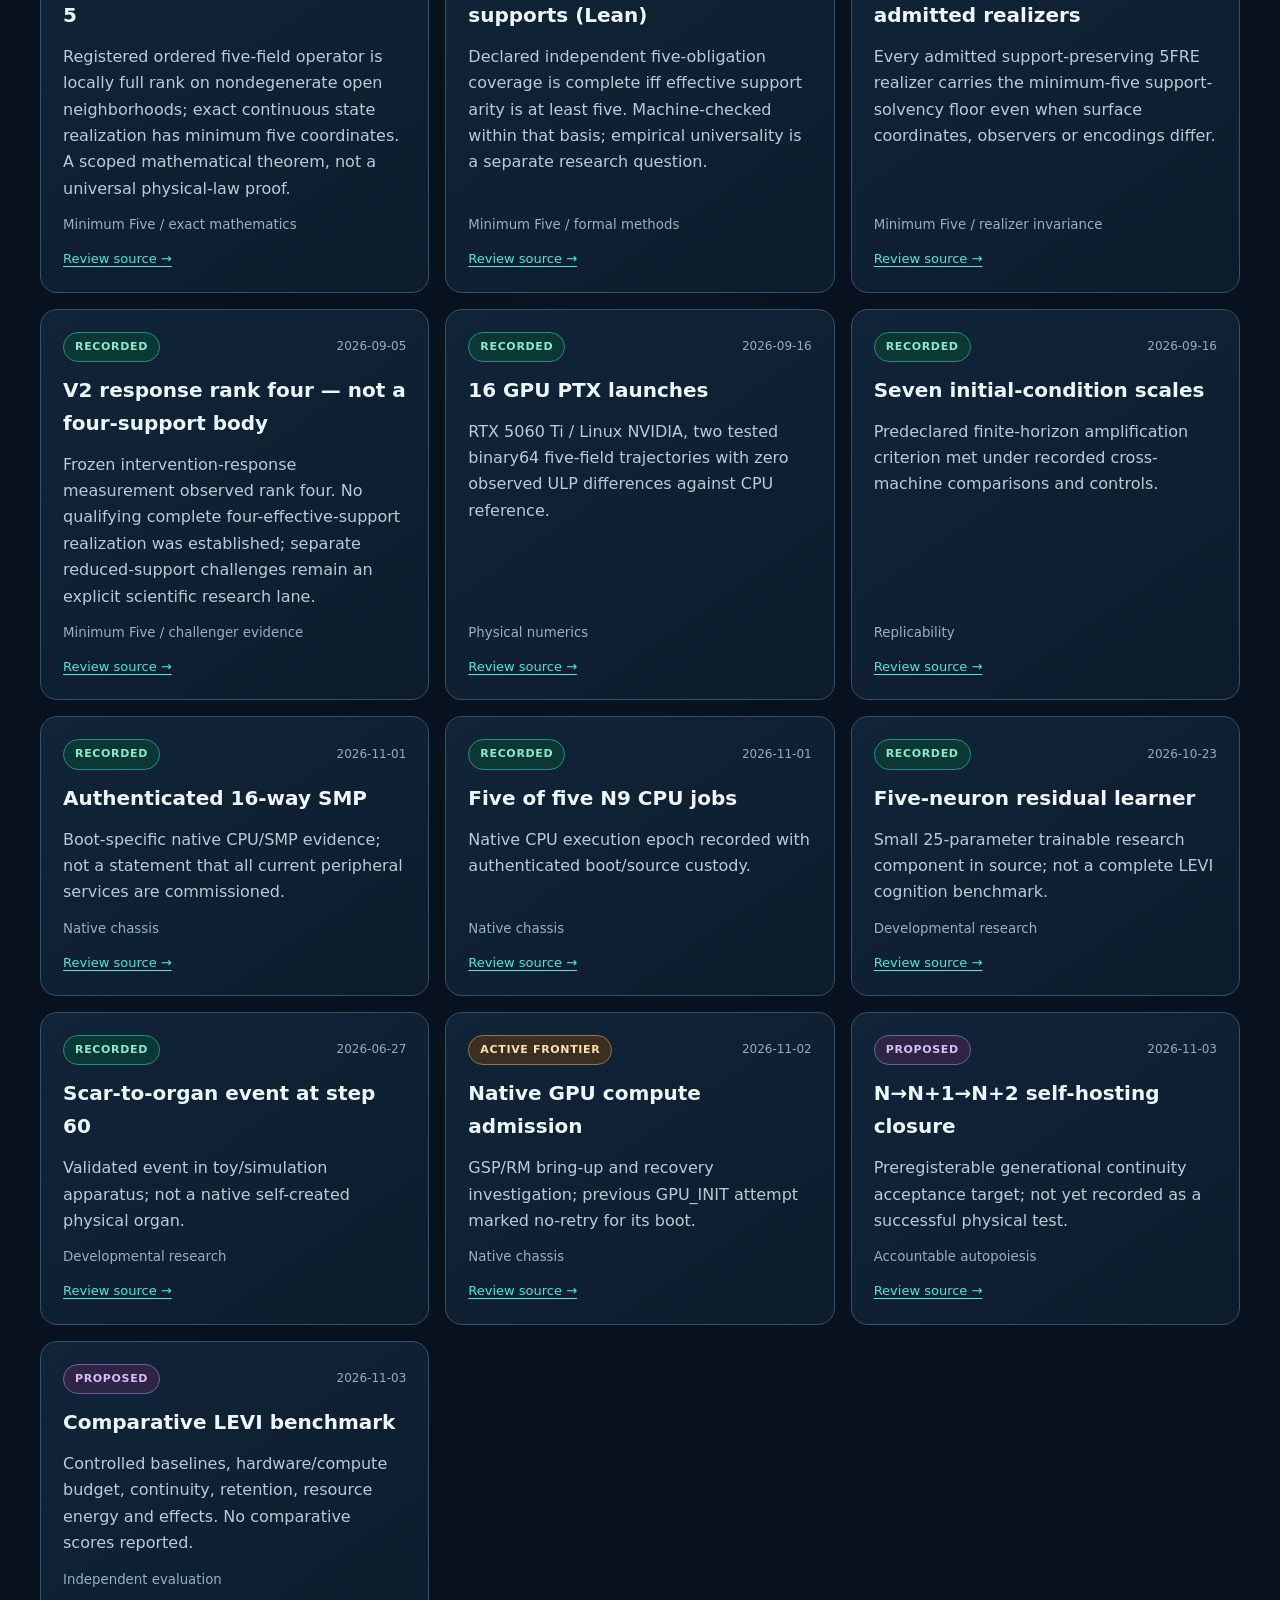
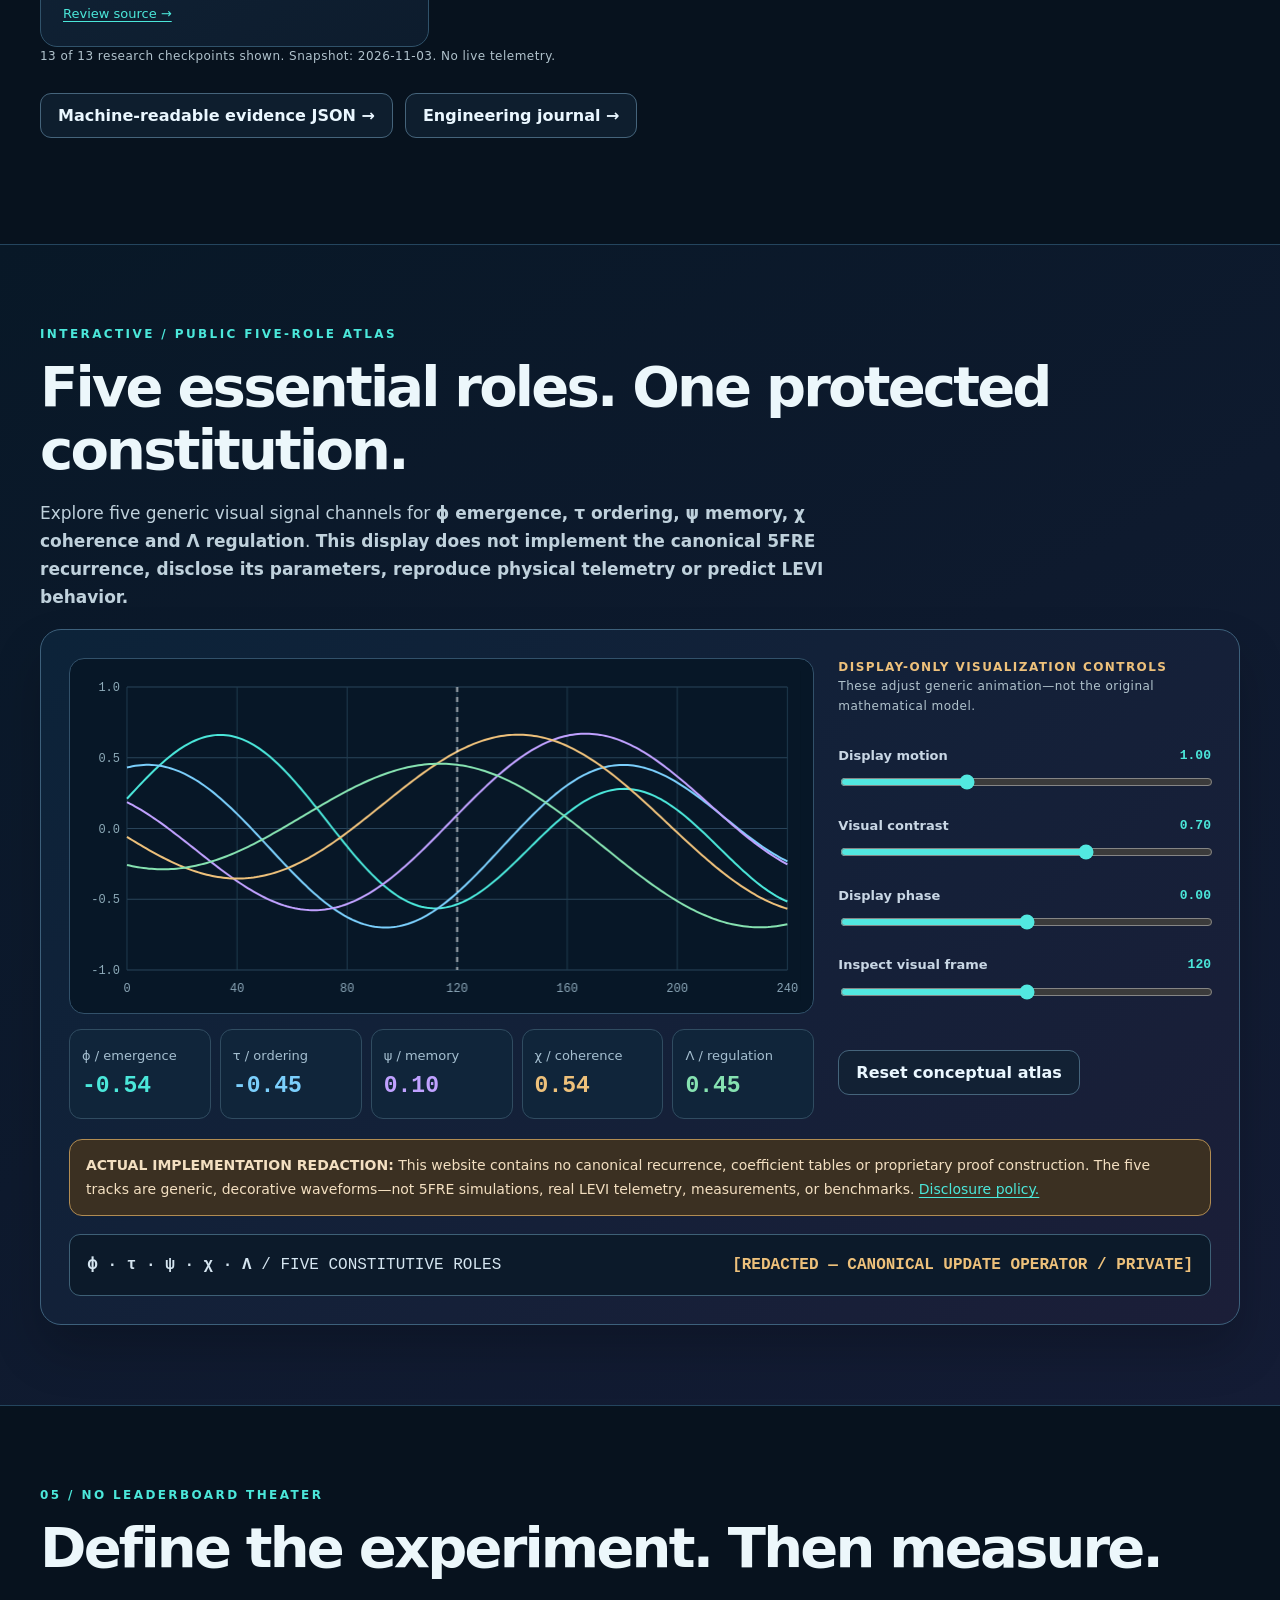
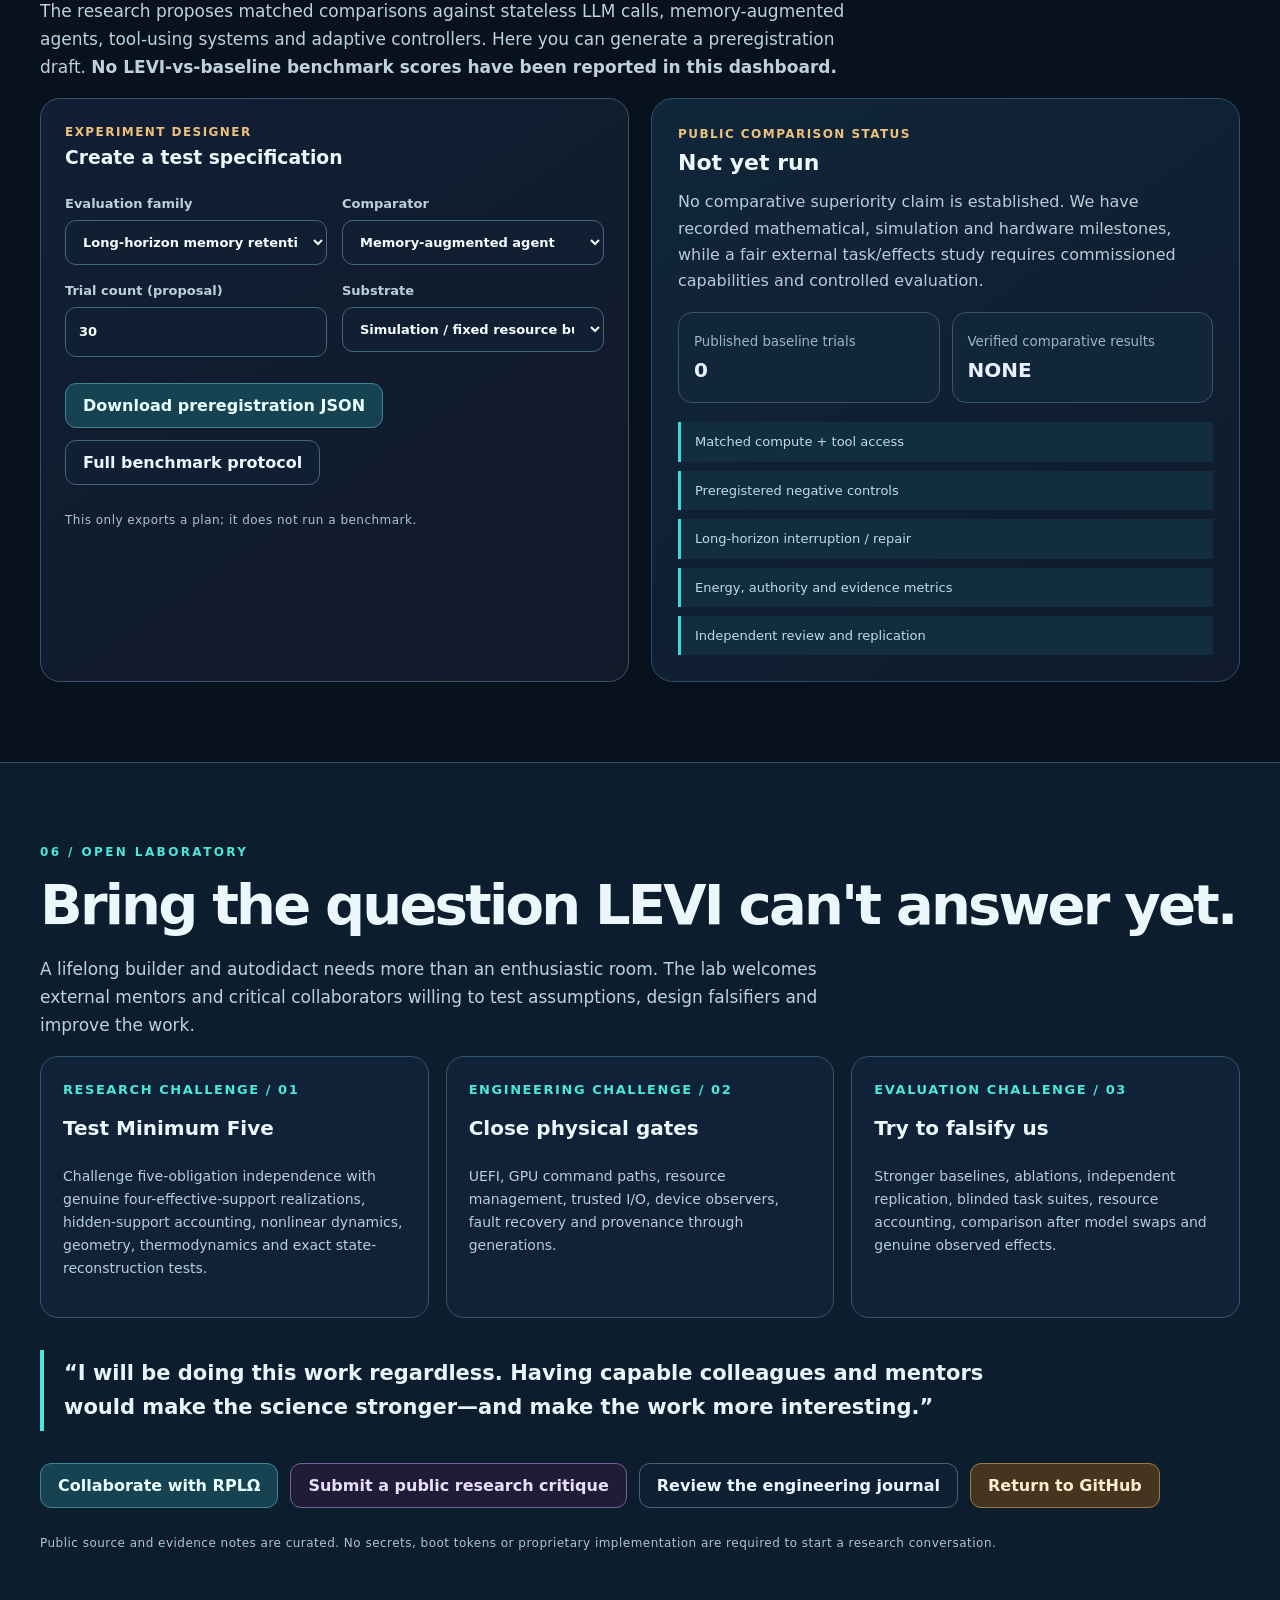
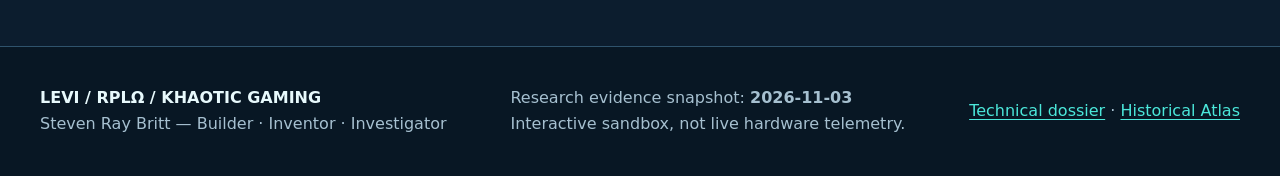
==== commit 2bf4a1e7: "docs(profile): connect live open lab and preserve responsible public research disclosure" ====
--- a/docs/index.html
+++ b/docs/index.html
@@ -277,7 +277,8 @@
 <div class="quote">“I will be doing this work regardless. Having capable colleagues and mentors would make the science stronger—and make the work more interesting.”</div>
 <div class="actions">
 <a class="btn" href="mailto:admin@khaotic.ai?subject=LEVI%20Research%20Mentorship%20or%20Independent%20Testing">Collaborate with RPLΩ</a>
-<a class="btn alt" href="https://github.com/K-haotic/K-haotic/blob/main/field-notes/LEVI_JOURNAL.md">Review the engineering journal</a>
+<a class="btn alt" href="https://github.com/K-haotic/K-haotic/issues/new?template=levi-research-review.md">Submit a public research critique</a>
+<a class="btn ghost" href="https://github.com/K-haotic/K-haotic/blob/main/field-notes/LEVI_JOURNAL.md">Review the engineering journal</a>
 <a class="btn gold" href="https://github.com/K-haotic">Return to GitHub</a>
 </div>
 <p class="micro">Public source and evidence notes are curated. No secrets, boot tokens or proprietary implementation are required to start a research conversation.</p>
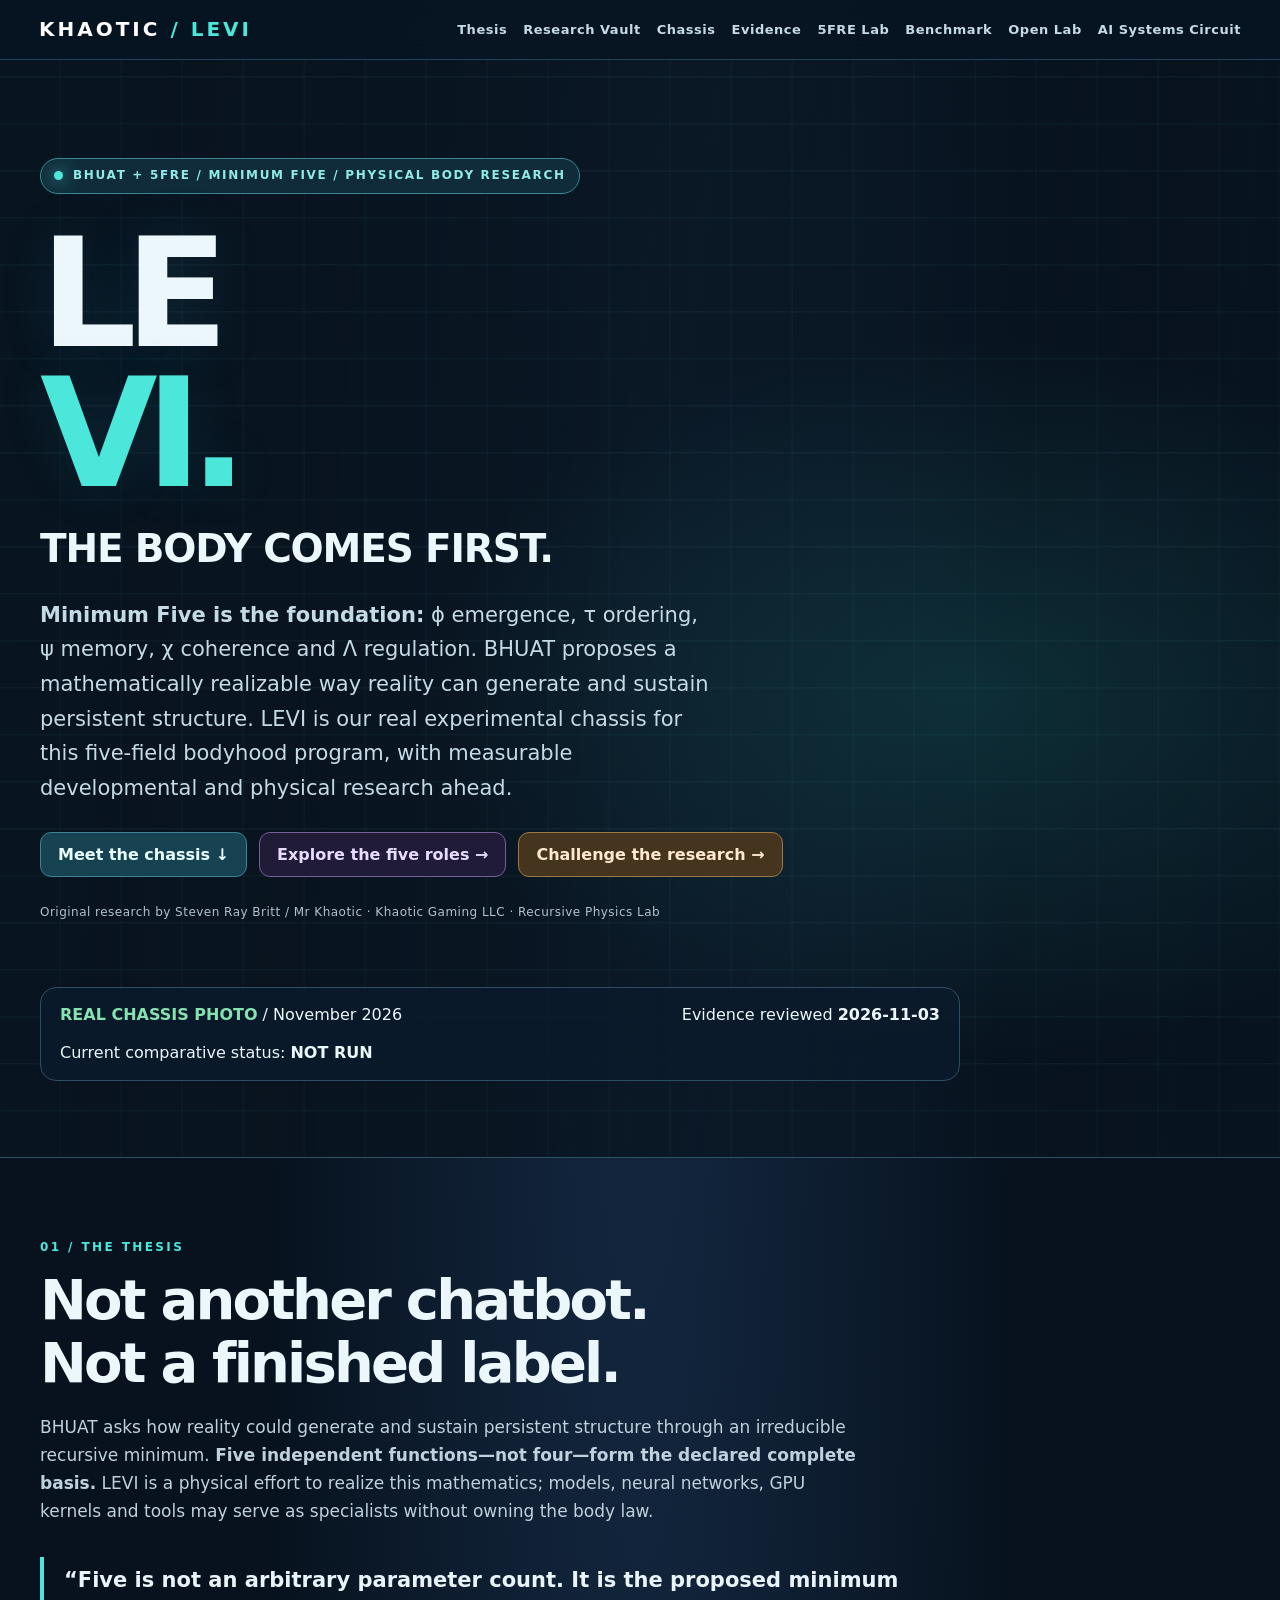
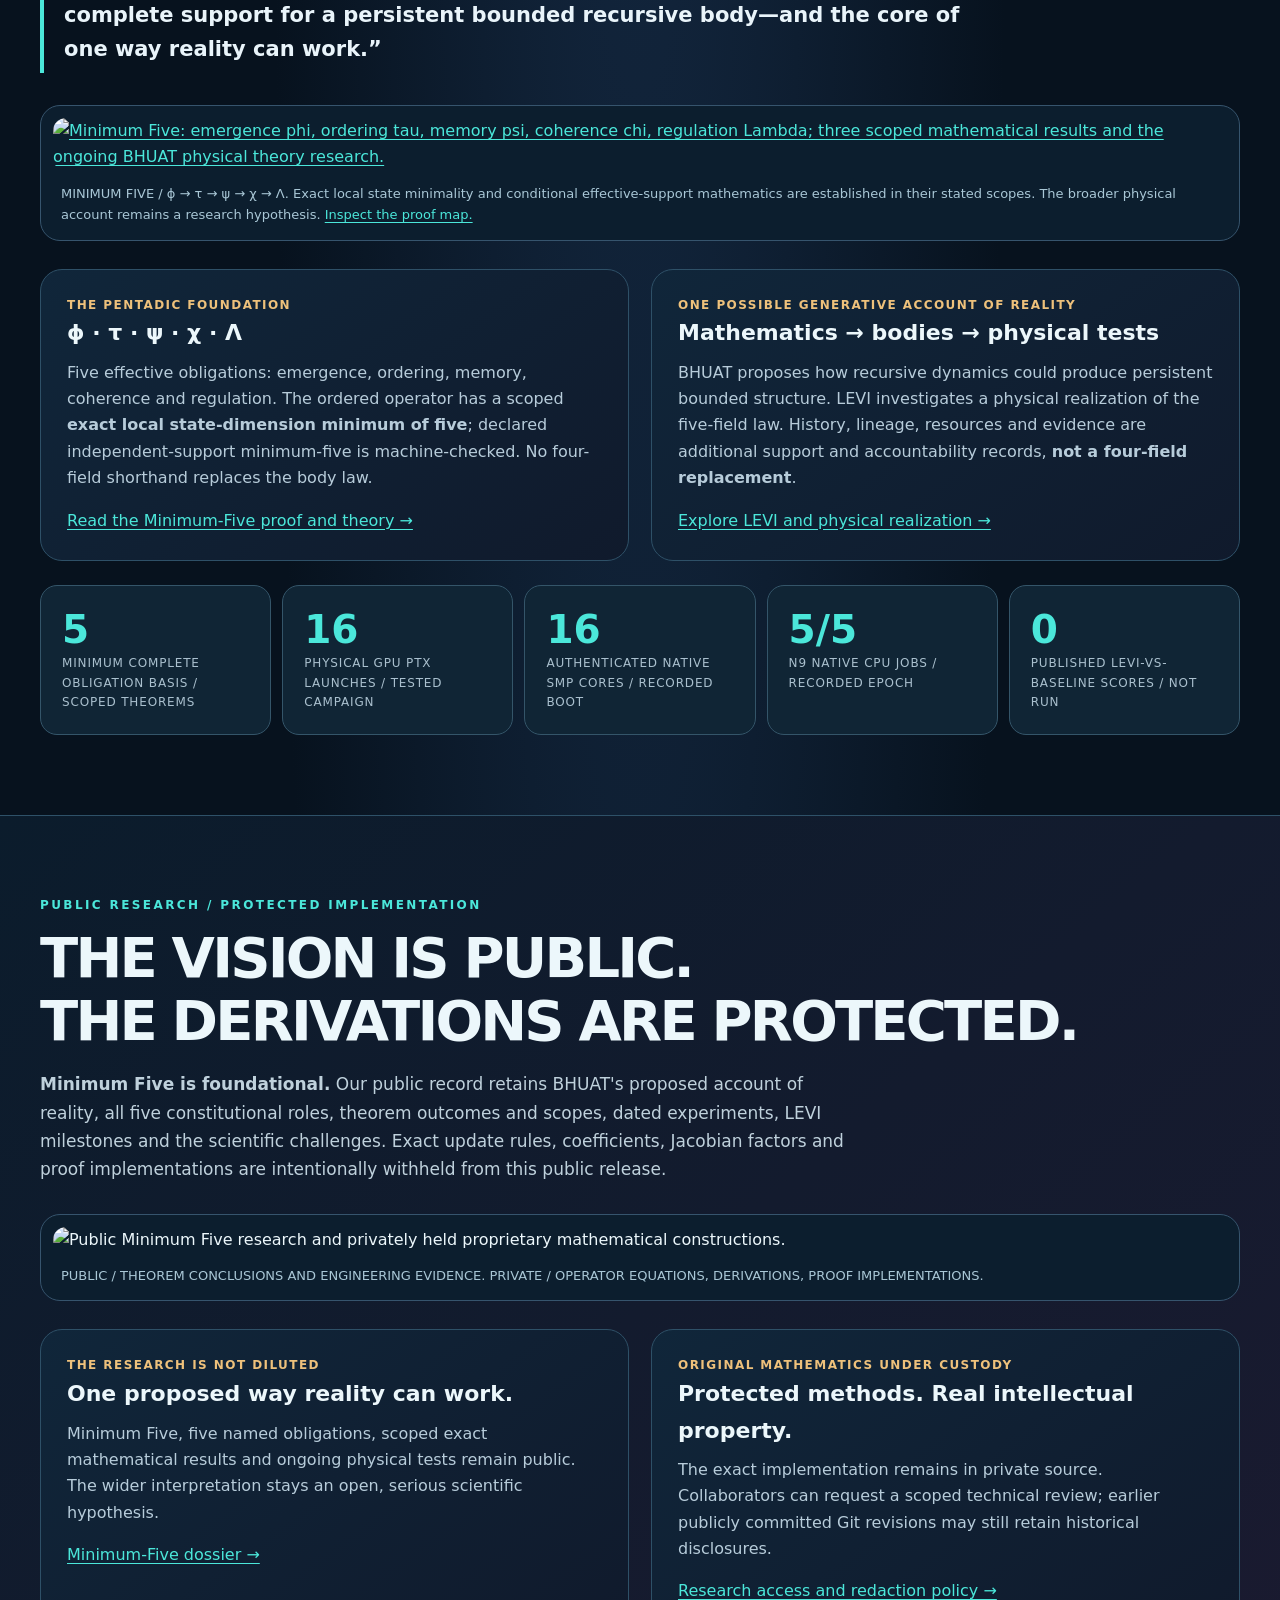
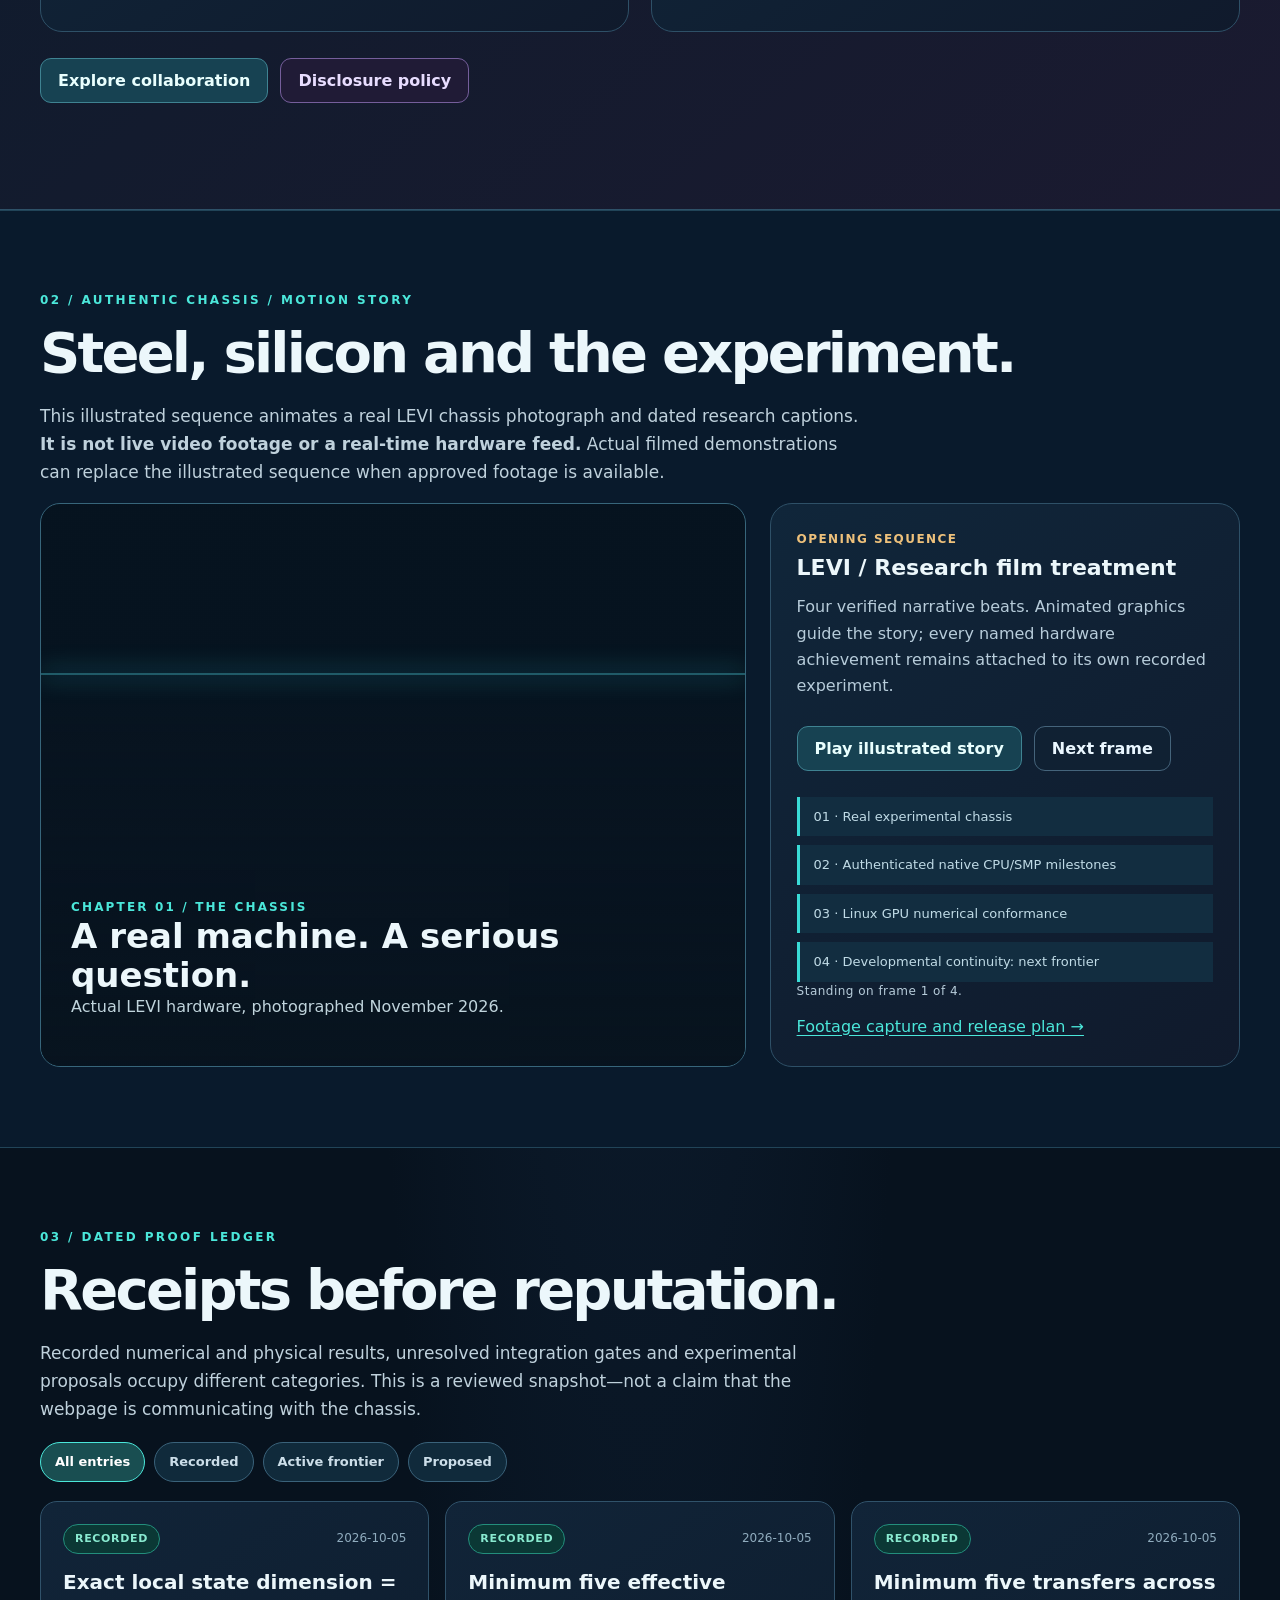
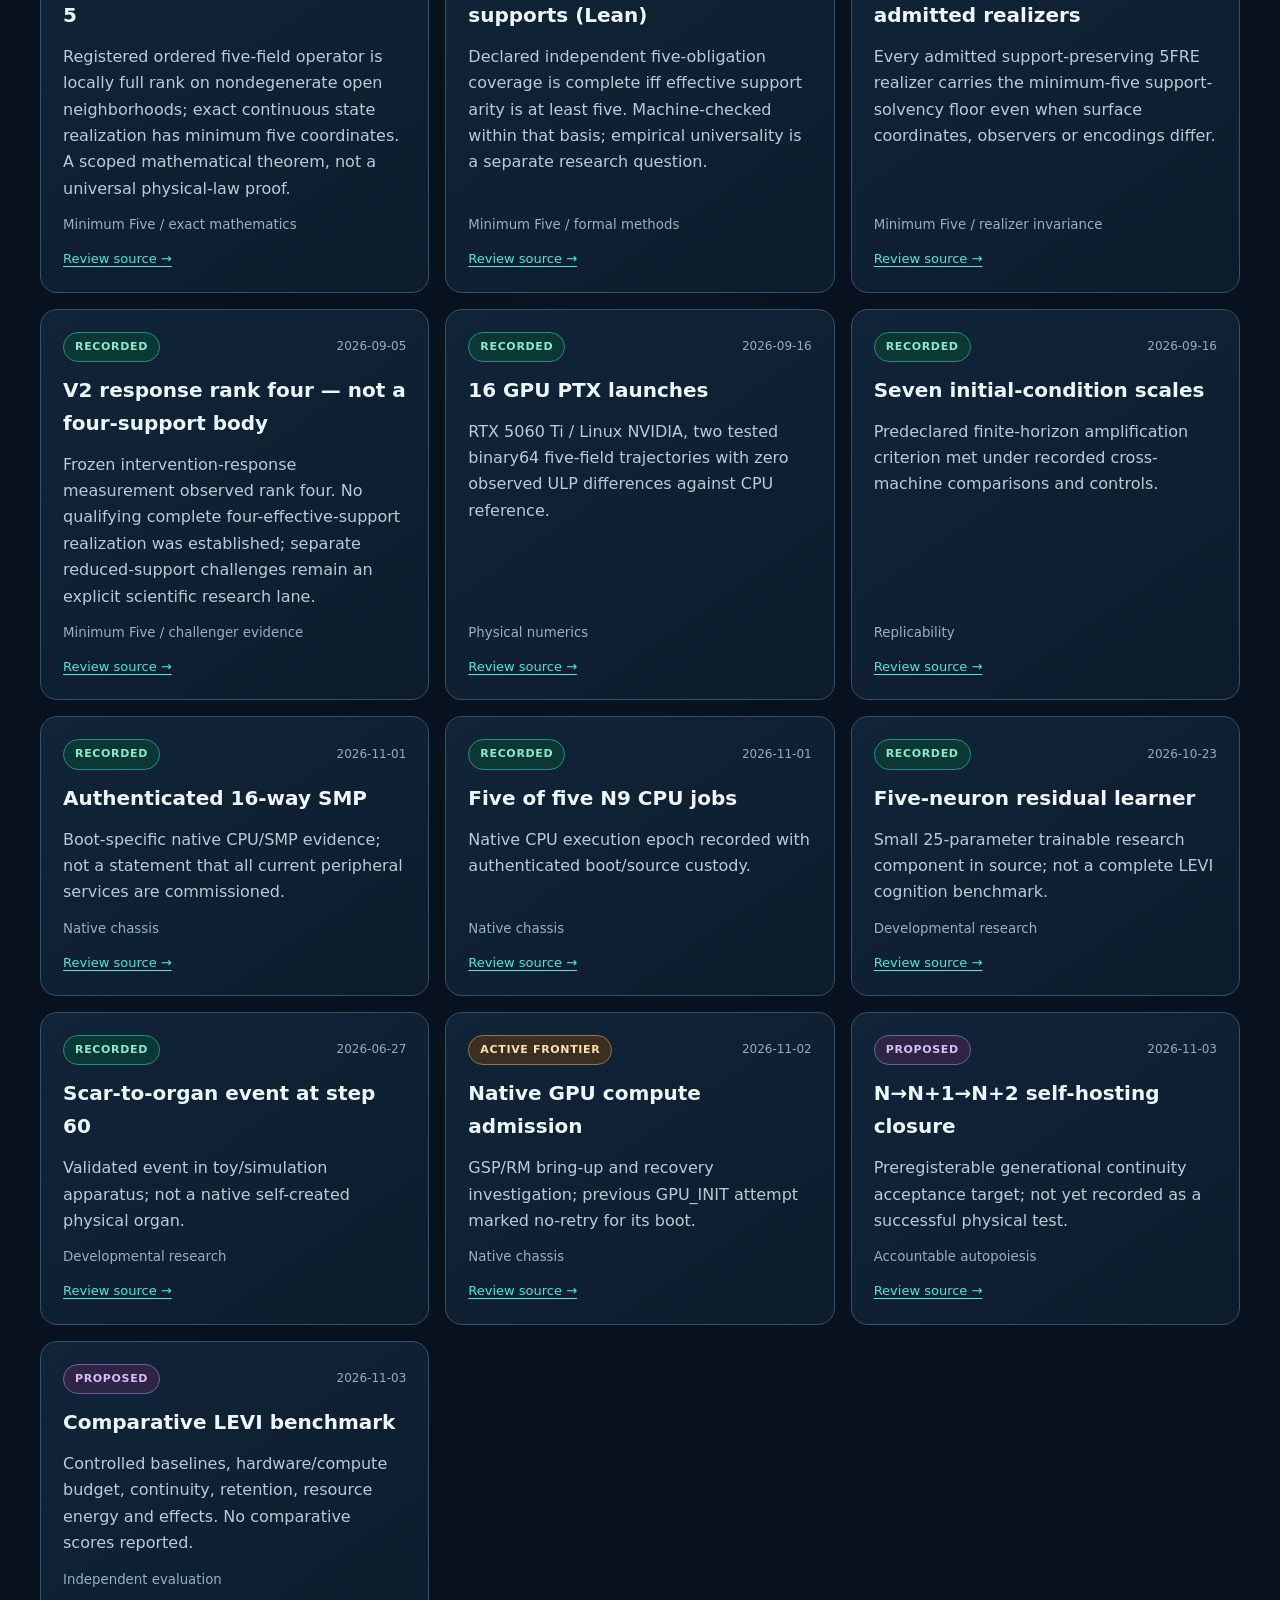
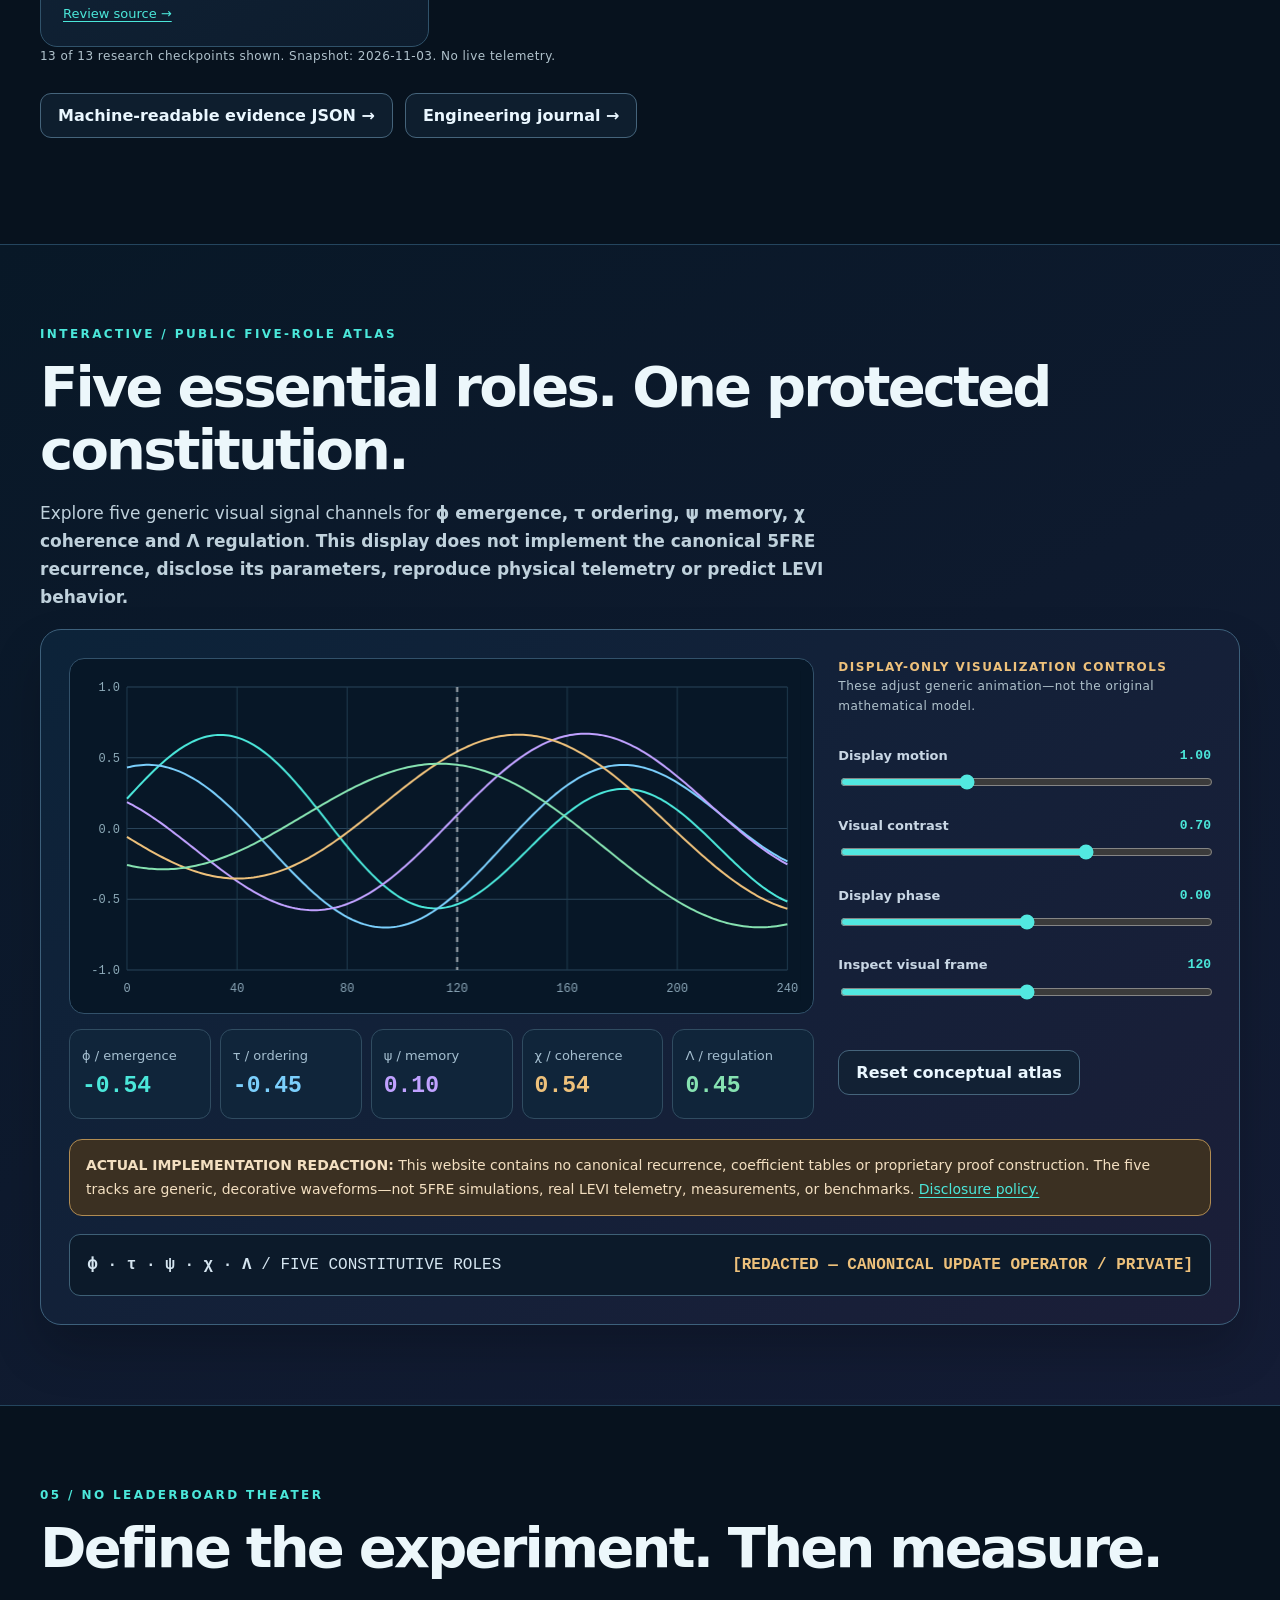
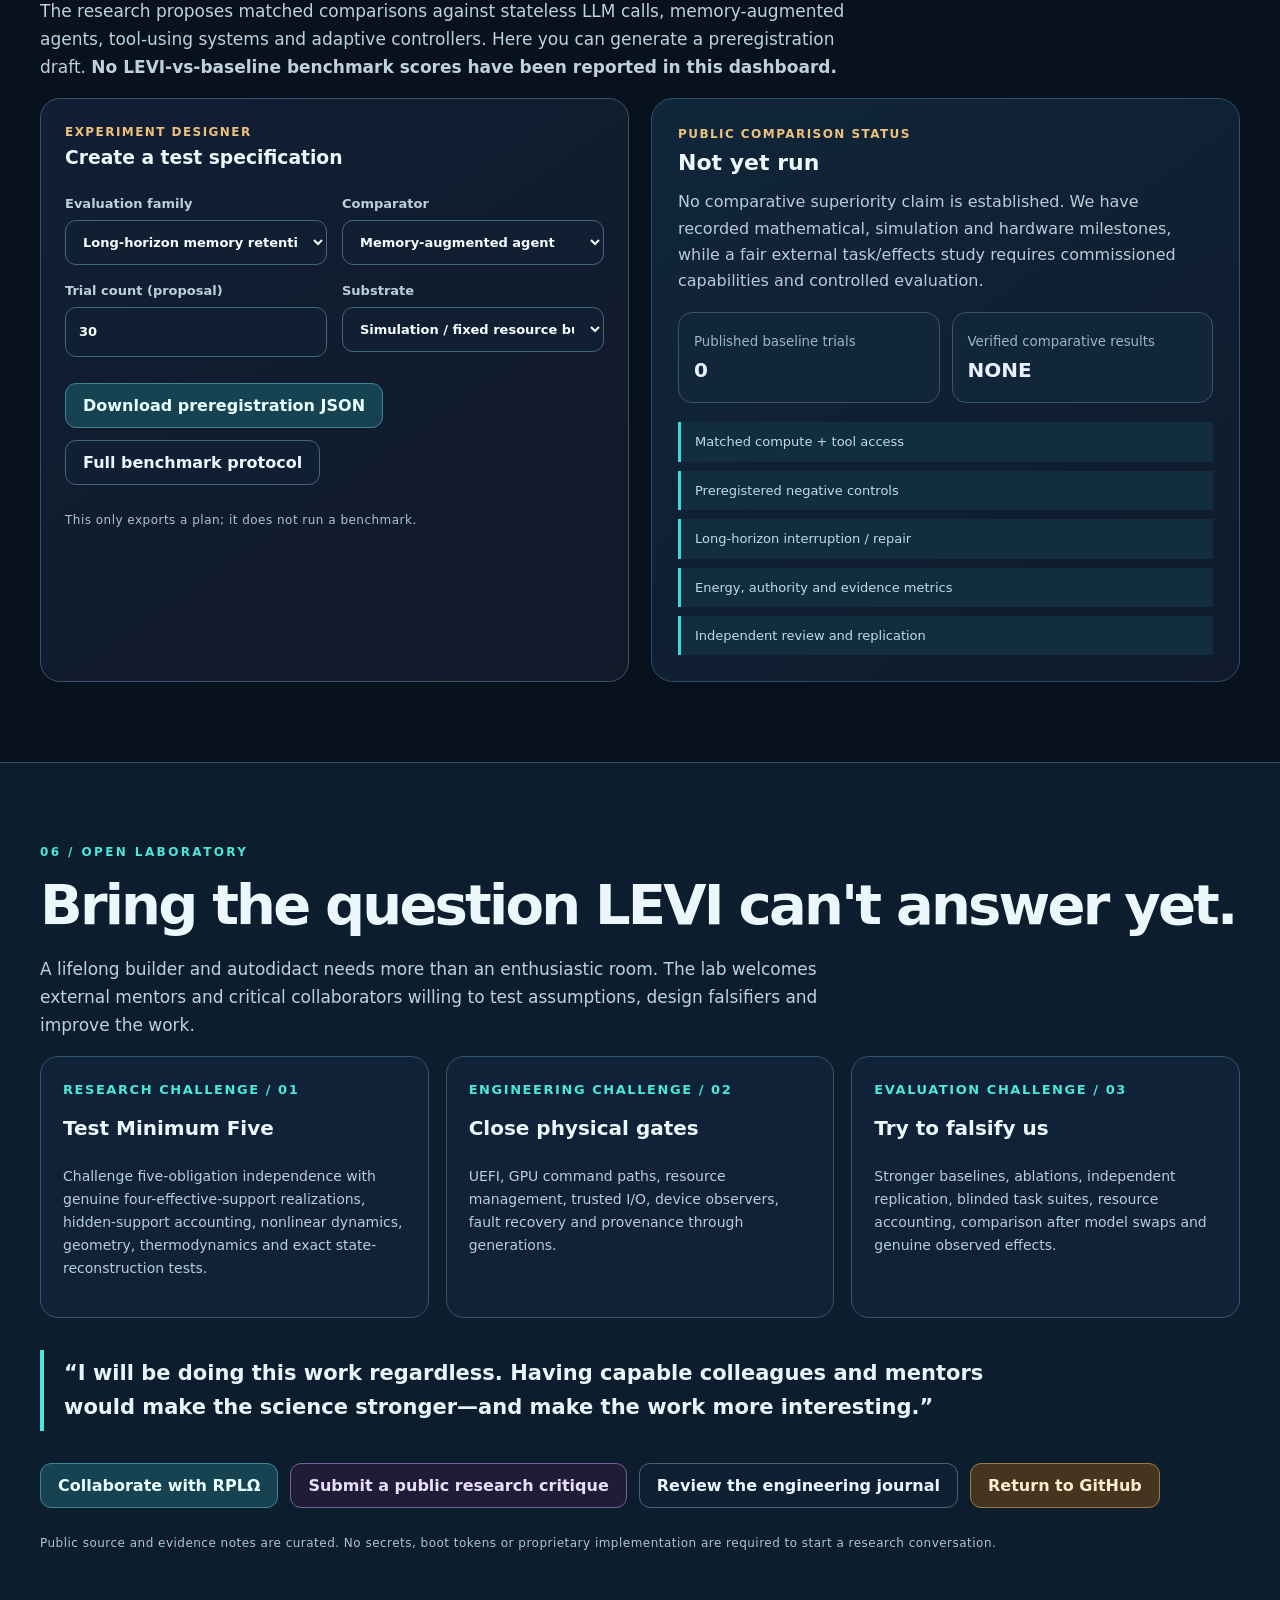
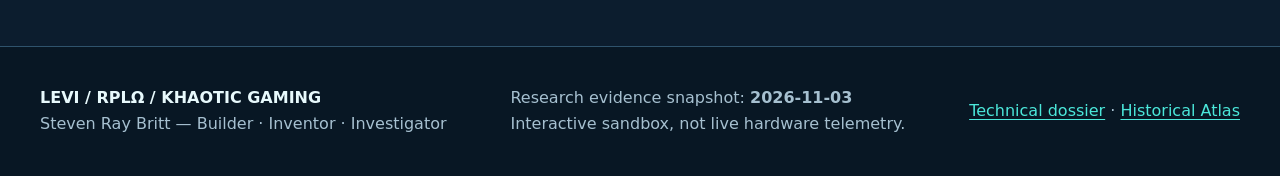
==== commit baffe3e6: "site: add public AI Systems Circuit entrance to LEVI Open Lab navigation" ====
--- a/docs/index.html
+++ b/docs/index.html
@@ -133,7 +133,7 @@
 <div class="navin">
 <a class="brand" href="#top">KHAOTIC<span> / LEVI</span></a>
 <div class="navlinks">
-<a href="#origin">Thesis</a><a href="#vault">Research Vault</a><a href="#media">Chassis</a><a href="#evidence">Evidence</a><a href="#lab">5FRE Lab</a><a href="#benchmarks">Benchmark</a><a href="#openlab">Open Lab</a>
+<a href="#origin">Thesis</a><a href="#vault">Research Vault</a><a href="#media">Chassis</a><a href="#evidence">Evidence</a><a href="#lab">5FRE Lab</a><a href="#benchmarks">Benchmark</a><a href="#openlab">Open Lab</a><a href="./ai-systems-circuit/">AI Systems Circuit</a>
 </div>
 </div>
 </nav>
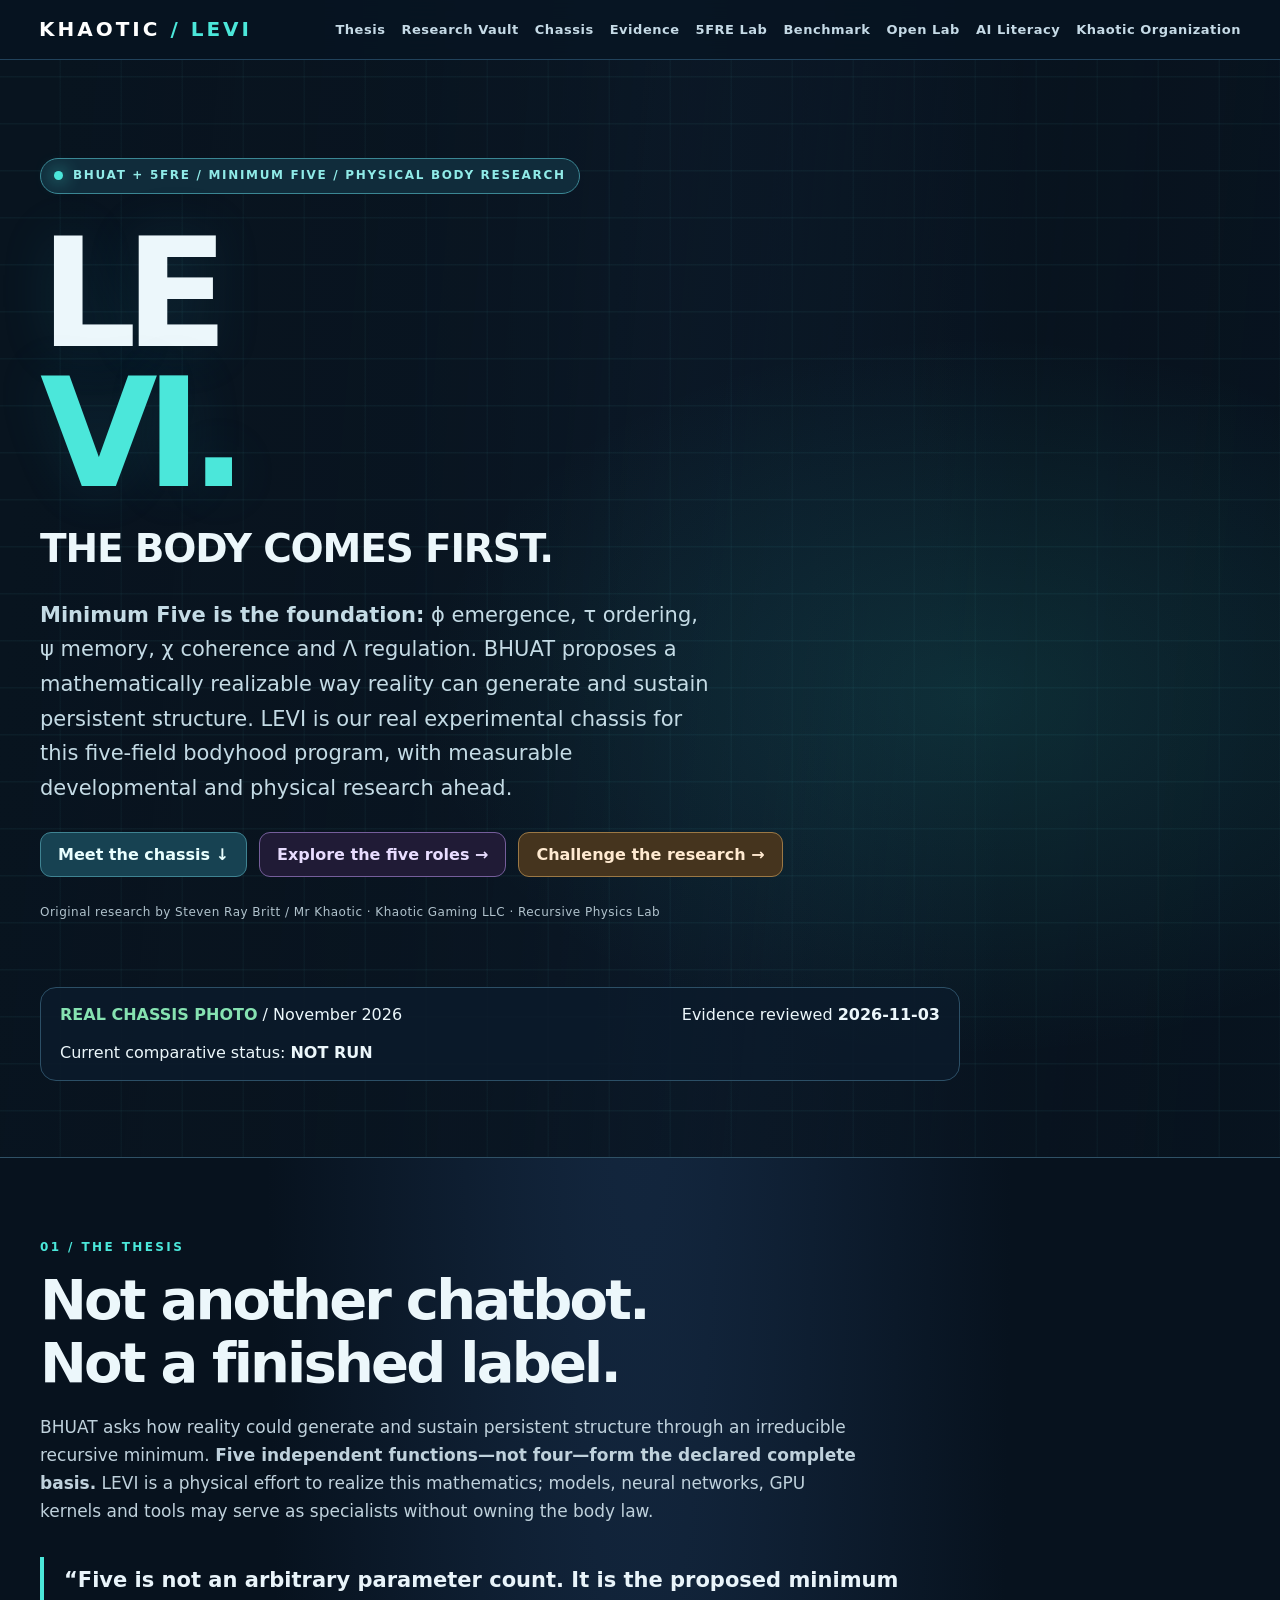
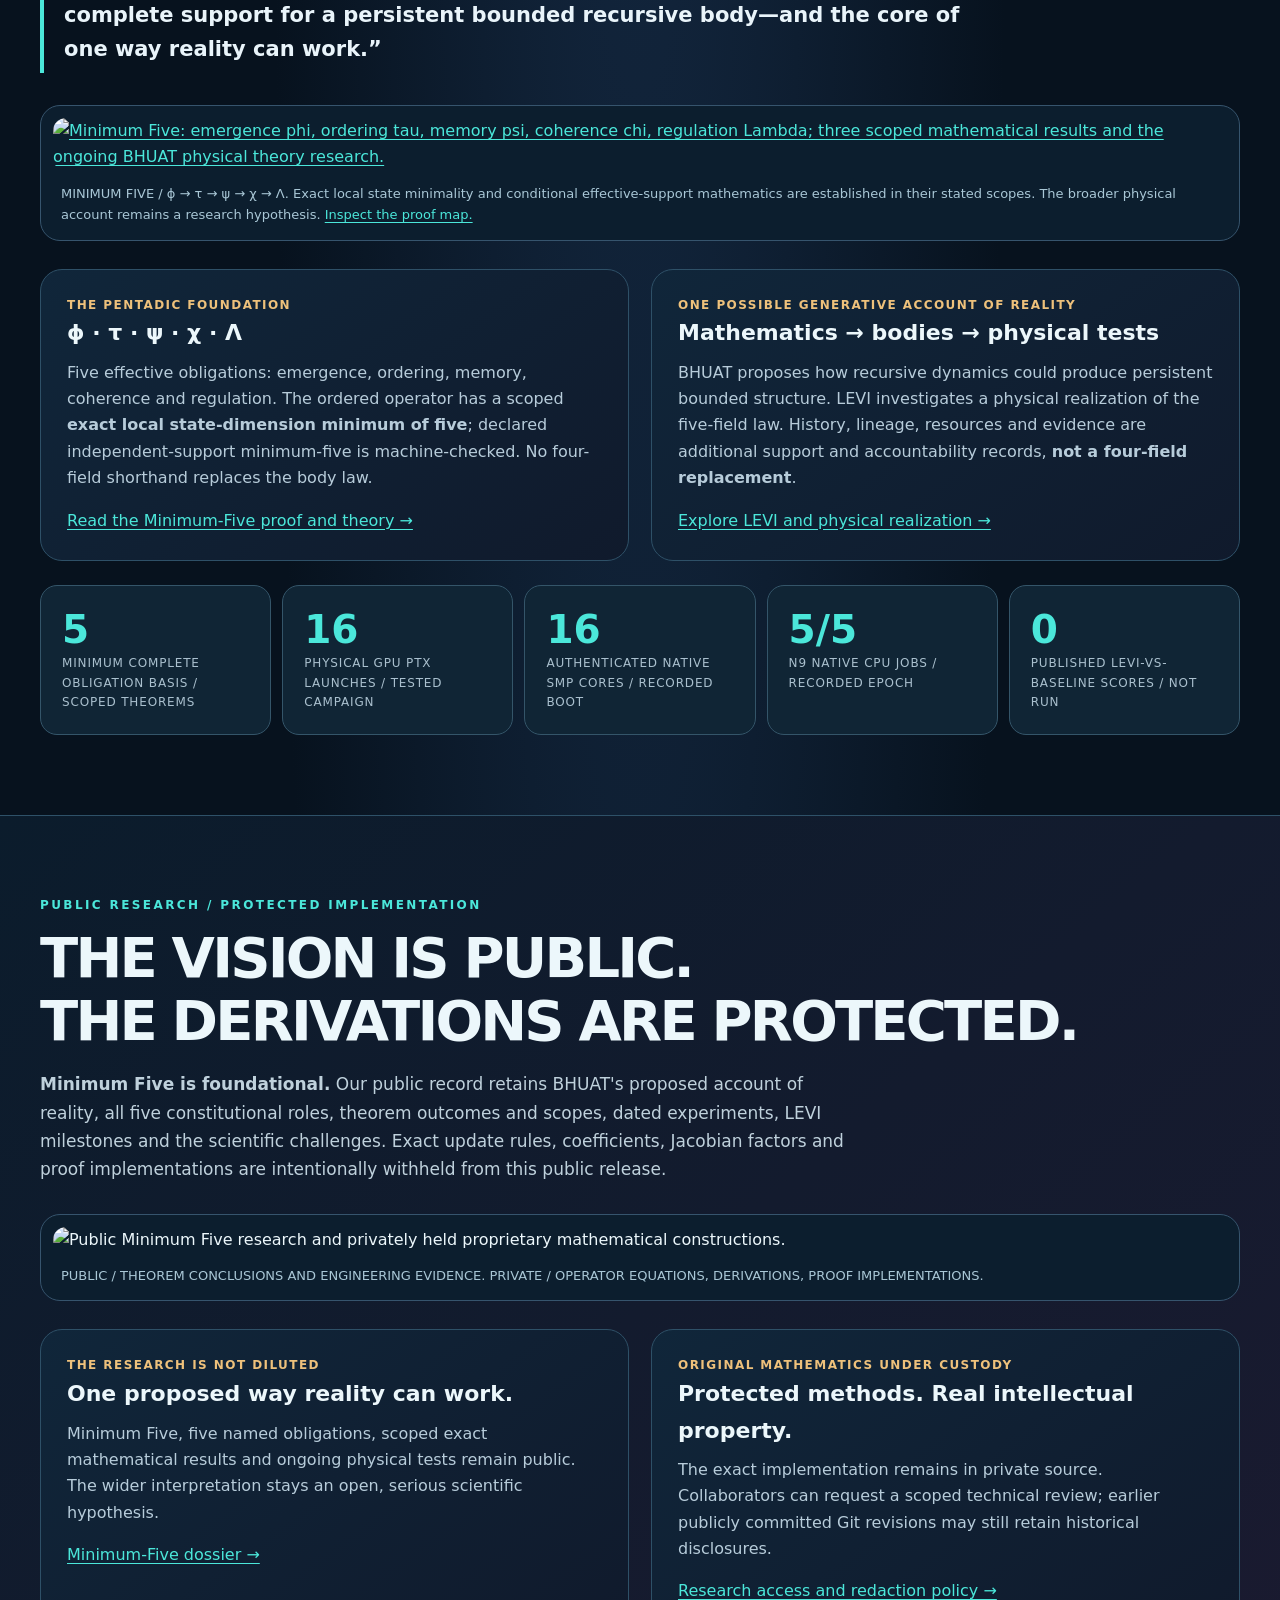
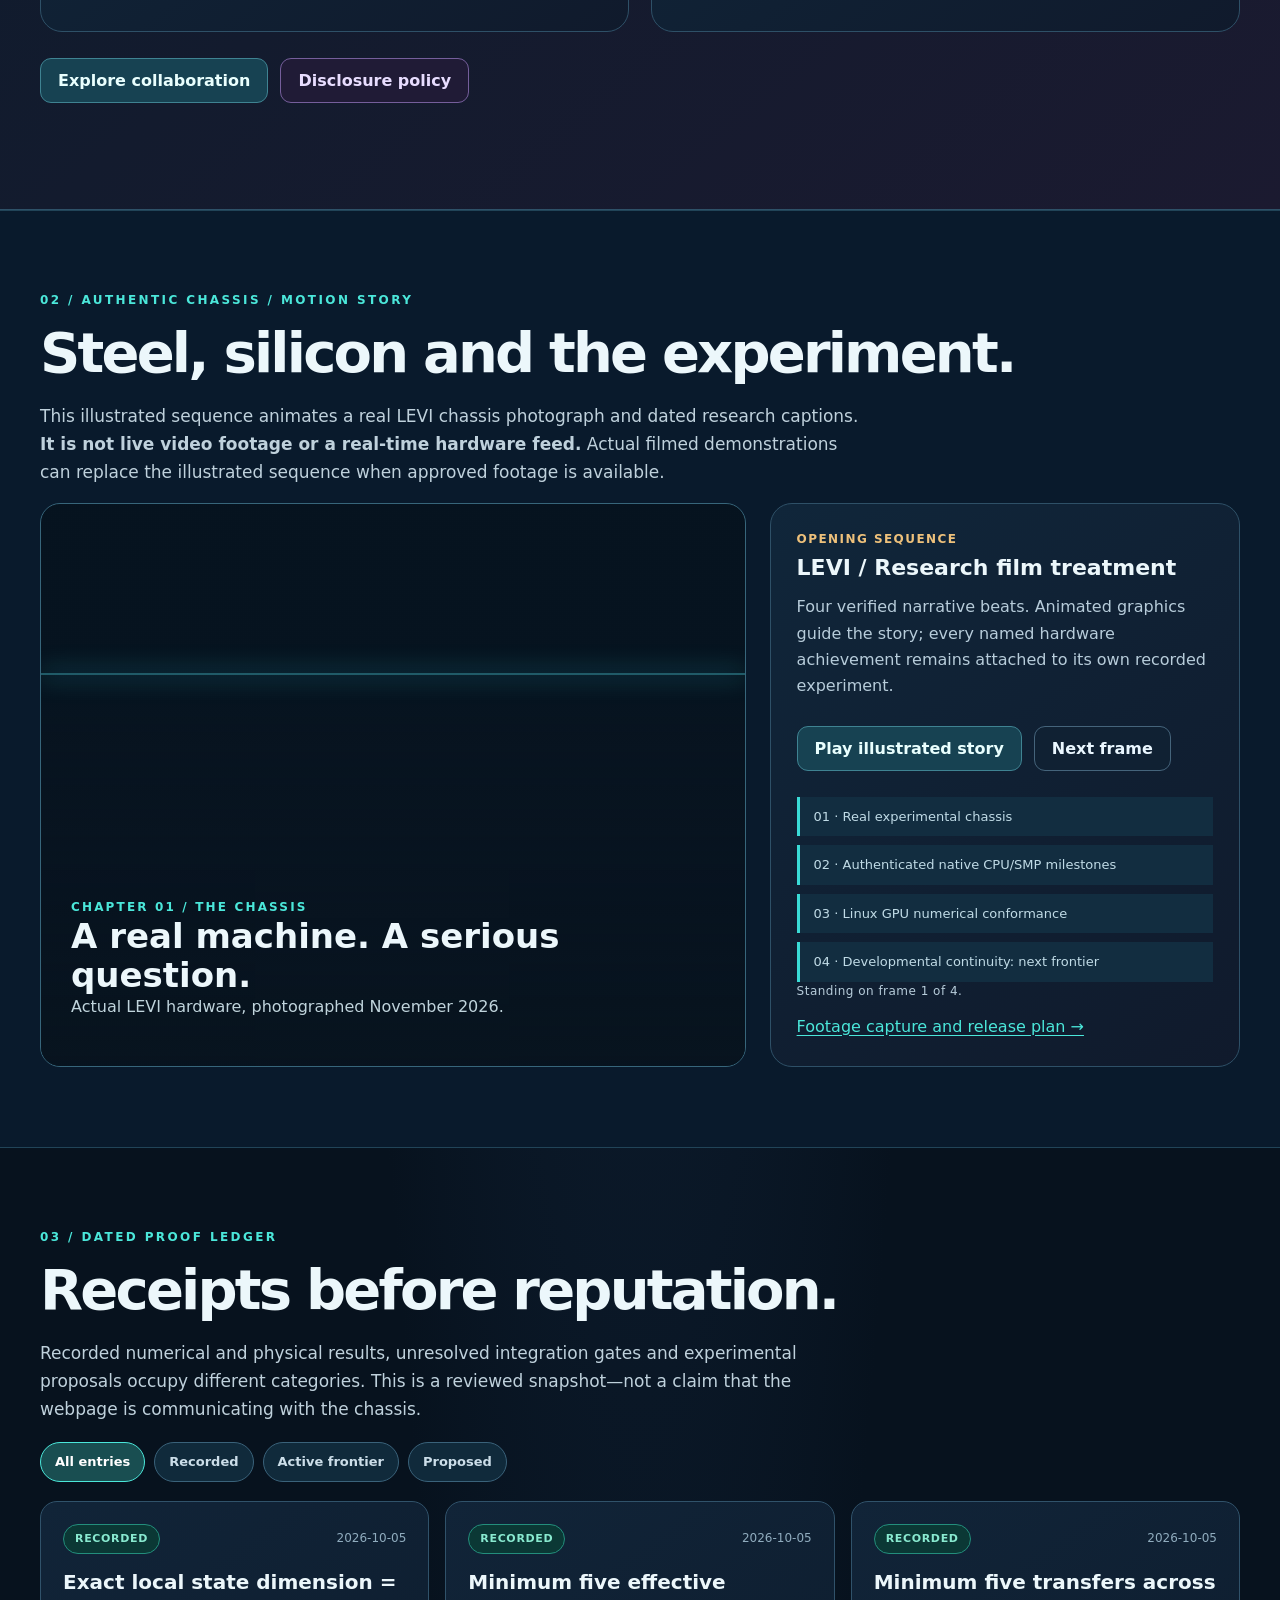
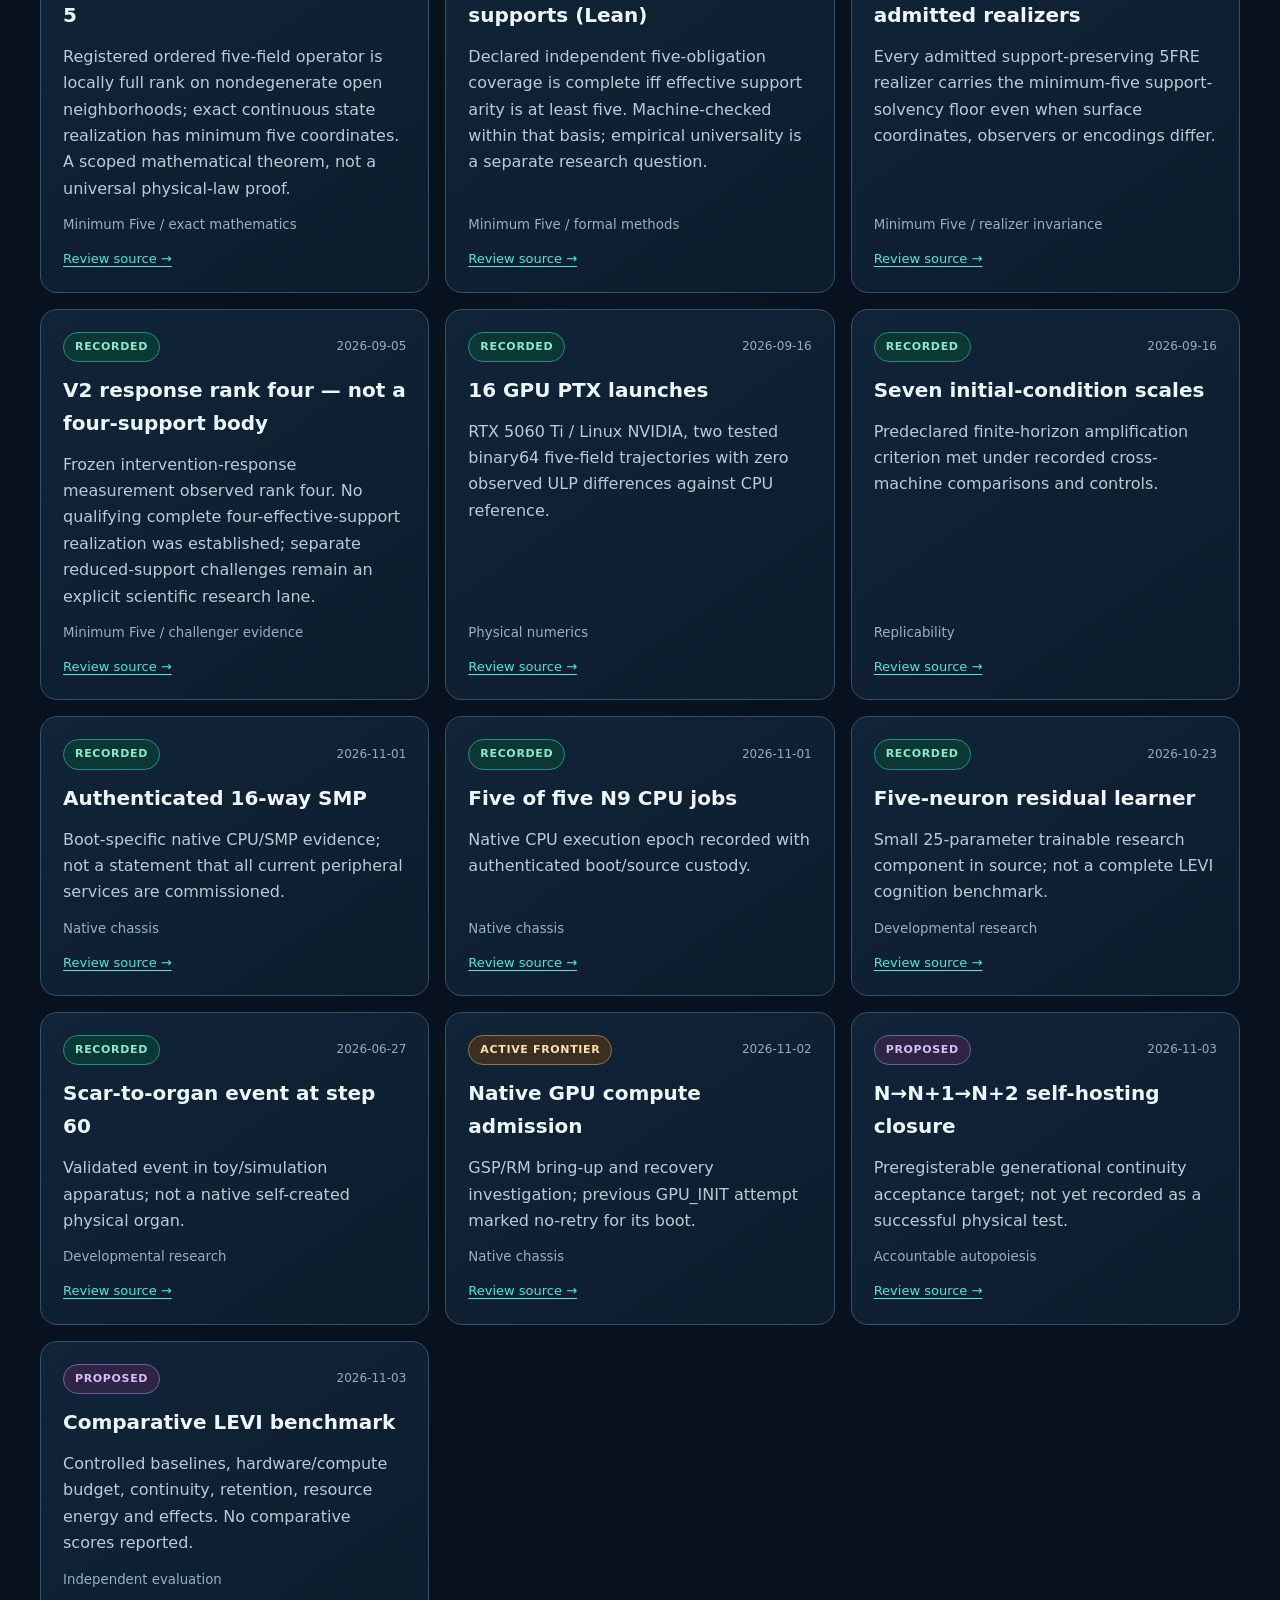
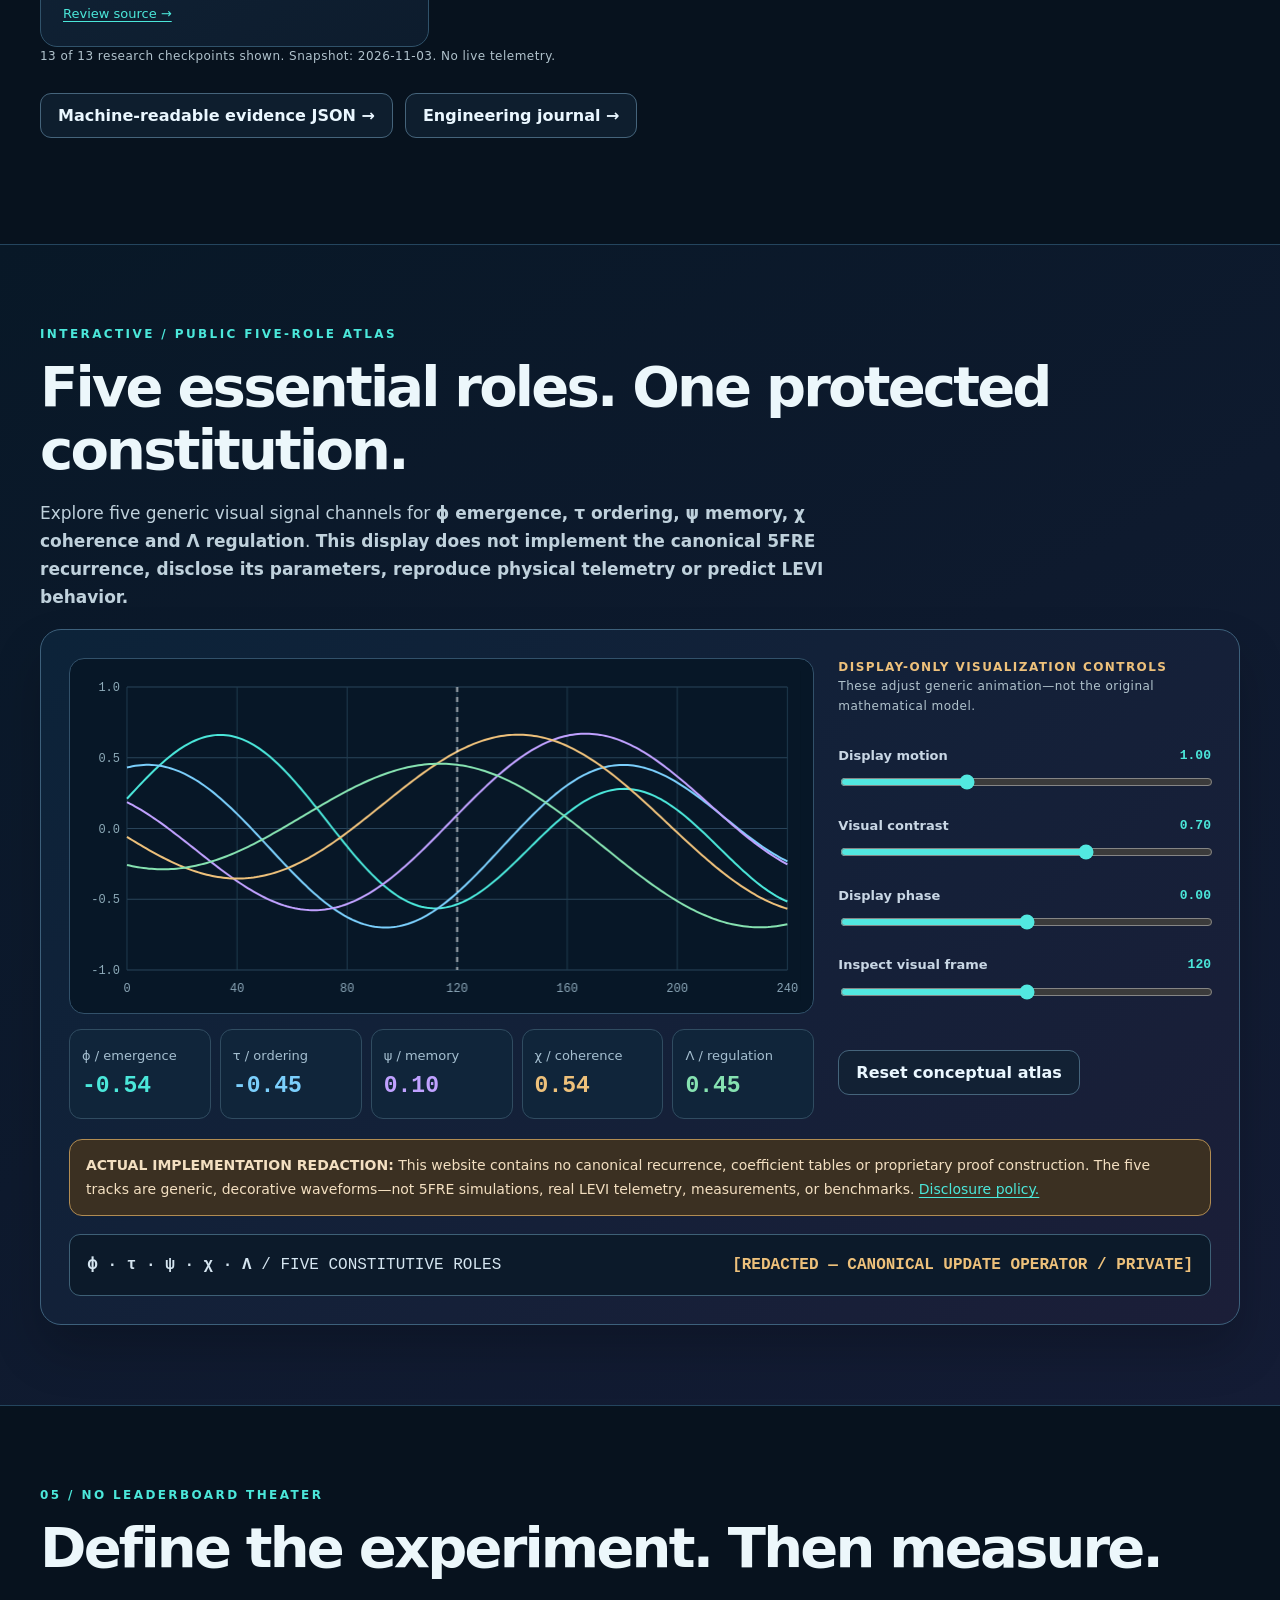
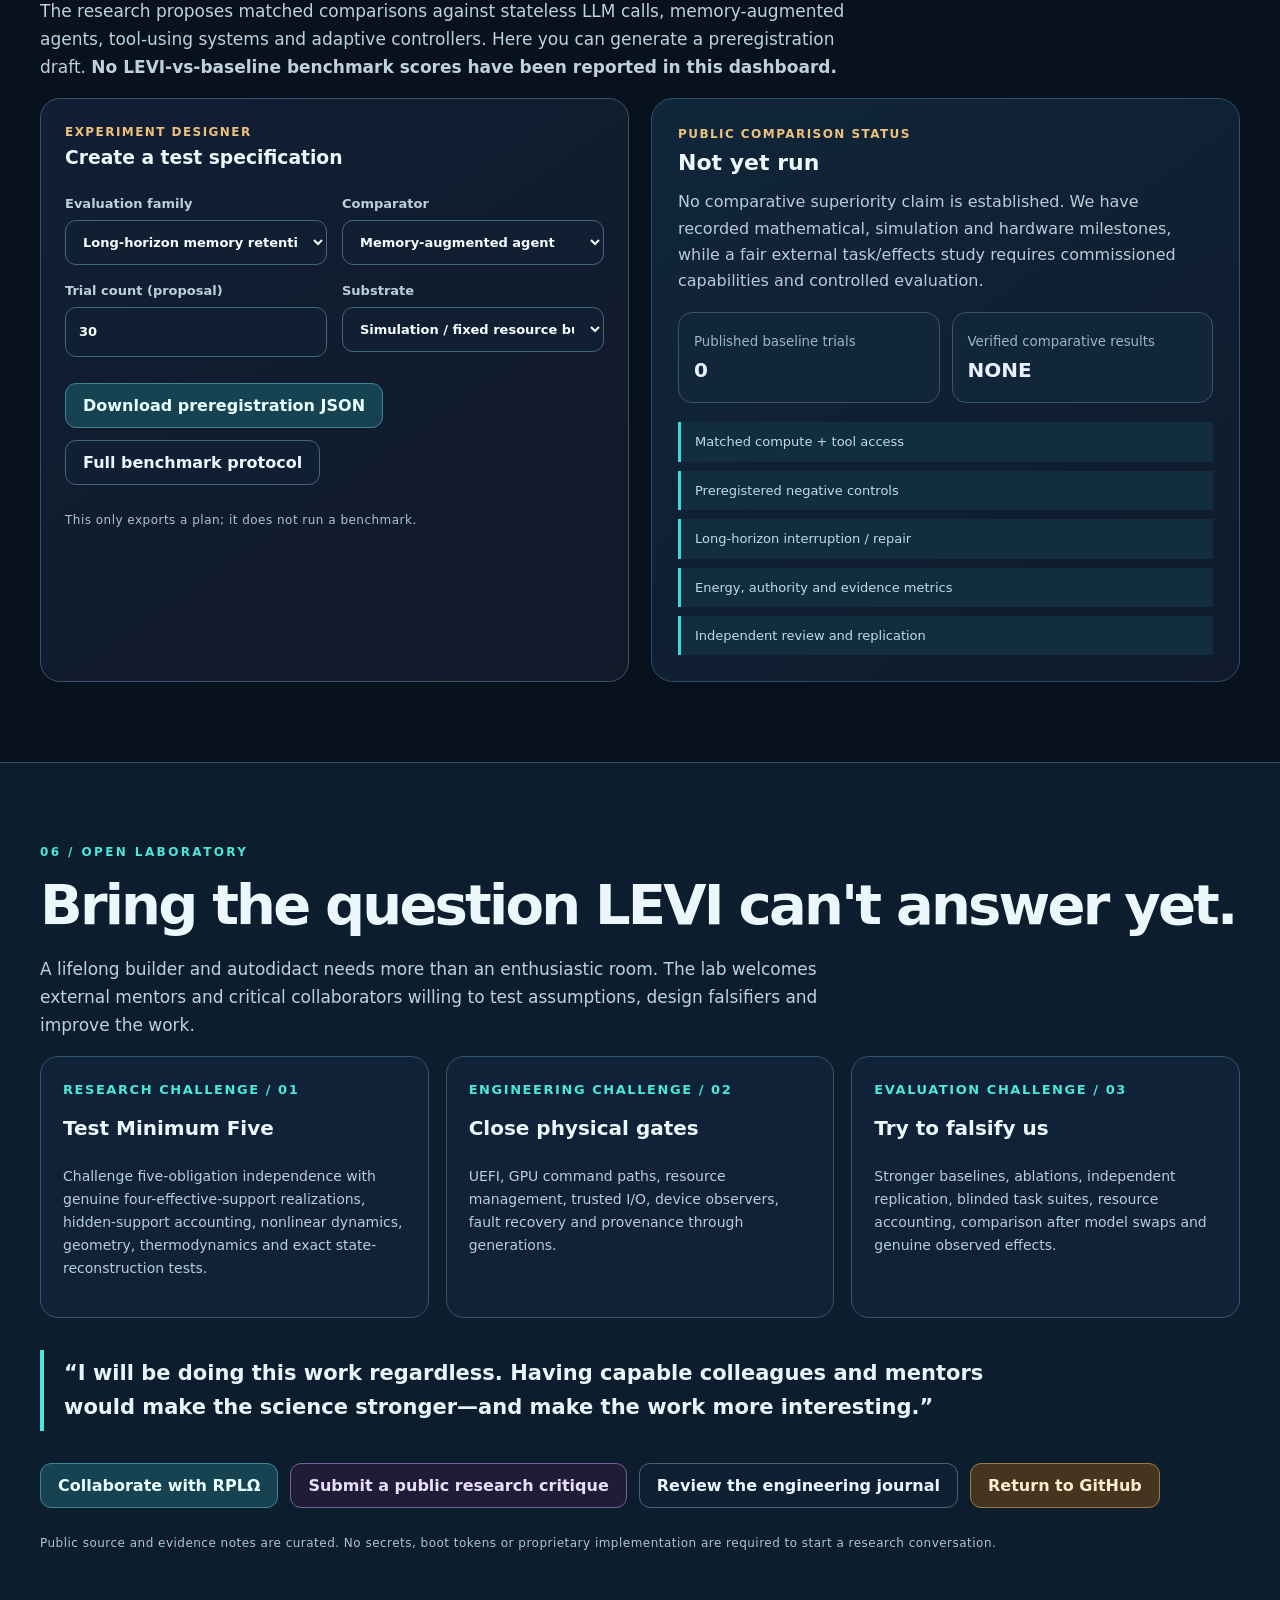
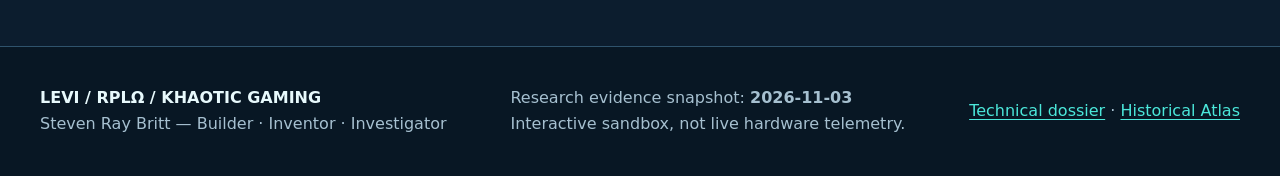
==== commit 2cd60966: "site(navigation): cross-link public LEVI lab with Khaotic organization and AI literacy doors" ====
--- a/docs/index.html
+++ b/docs/index.html
@@ -133,7 +133,7 @@
 <div class="navin">
 <a class="brand" href="#top">KHAOTIC<span> / LEVI</span></a>
 <div class="navlinks">
-<a href="#origin">Thesis</a><a href="#vault">Research Vault</a><a href="#media">Chassis</a><a href="#evidence">Evidence</a><a href="#lab">5FRE Lab</a><a href="#benchmarks">Benchmark</a><a href="#openlab">Open Lab</a><a href="./ai-systems-circuit/">AI Systems Circuit</a>
+<a href="#origin">Thesis</a><a href="#vault">Research Vault</a><a href="#media">Chassis</a><a href="#evidence">Evidence</a><a href="#lab">5FRE Lab</a><a href="#benchmarks">Benchmark</a><a href="#openlab">Open Lab</a><a href="./ai-systems-circuit/">AI Literacy</a><a href="./organization/">Khaotic Organization</a>
 </div>
 </div>
 </nav>
